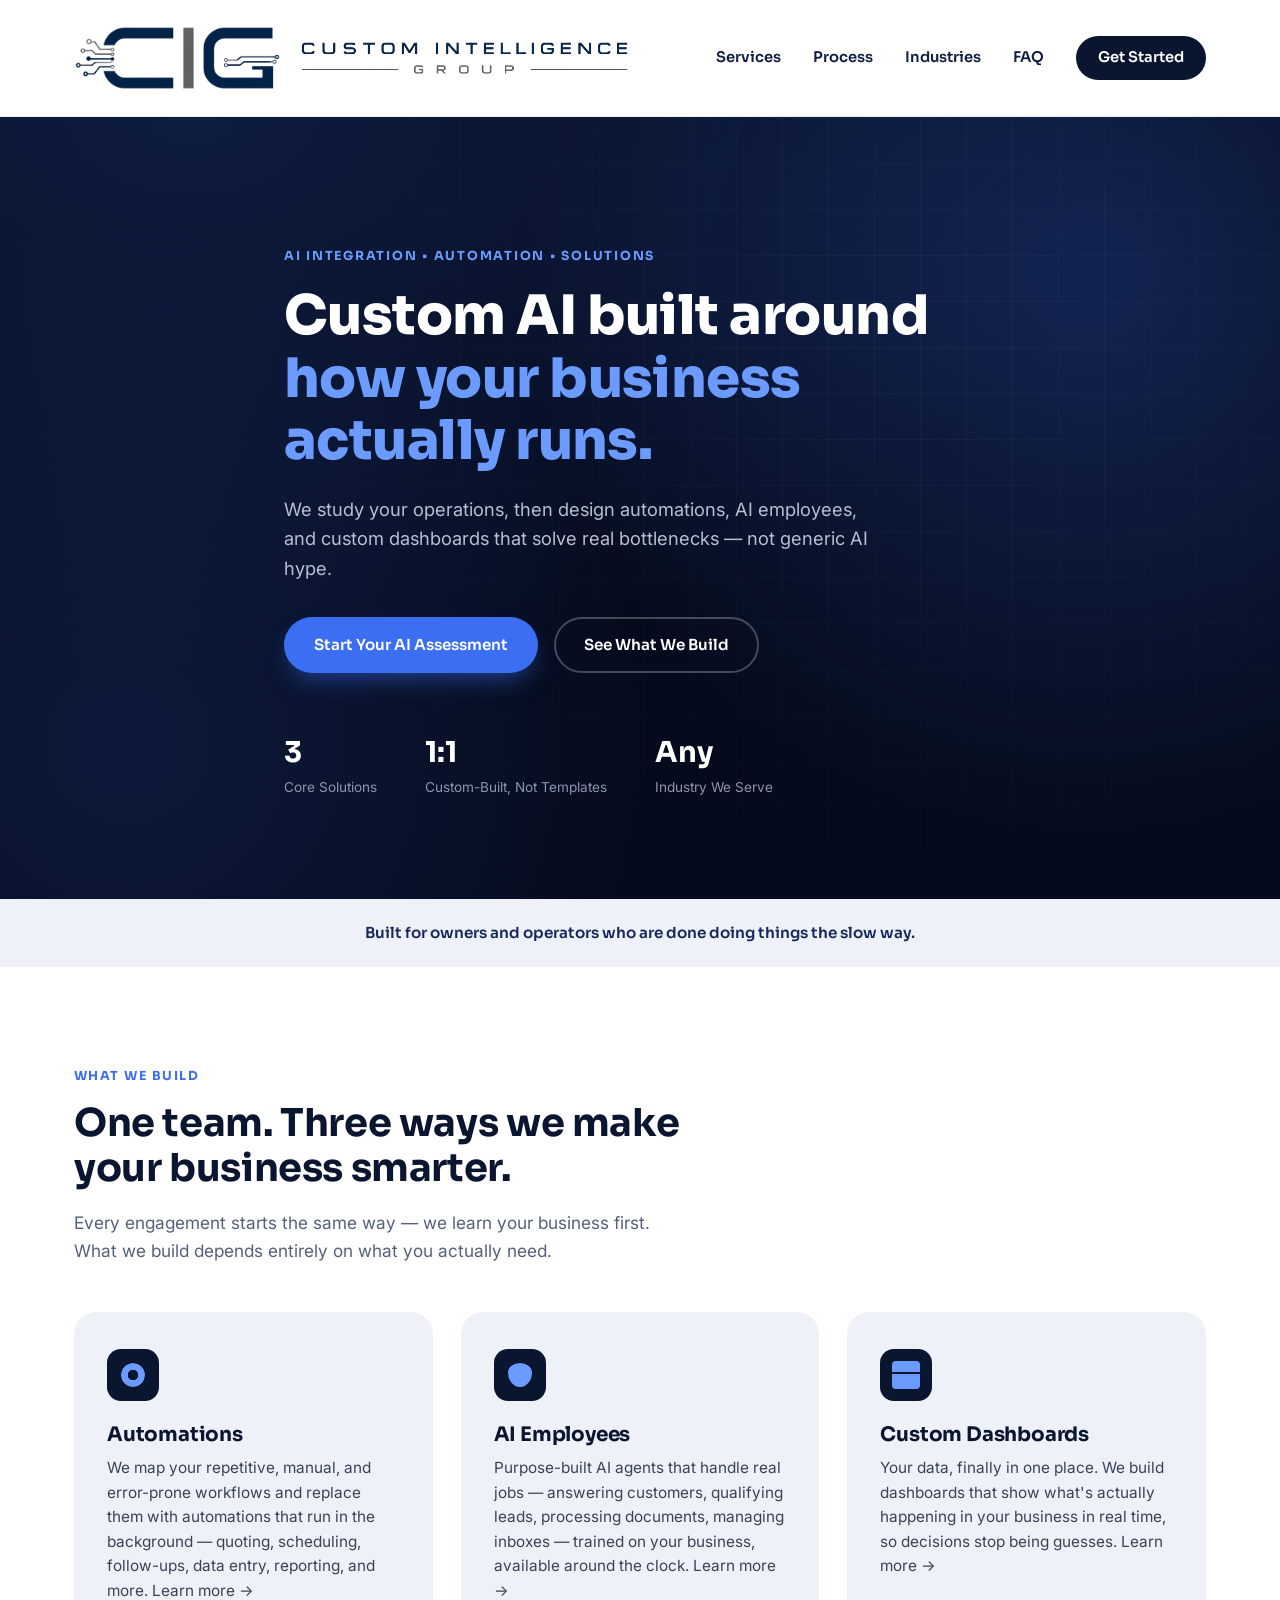
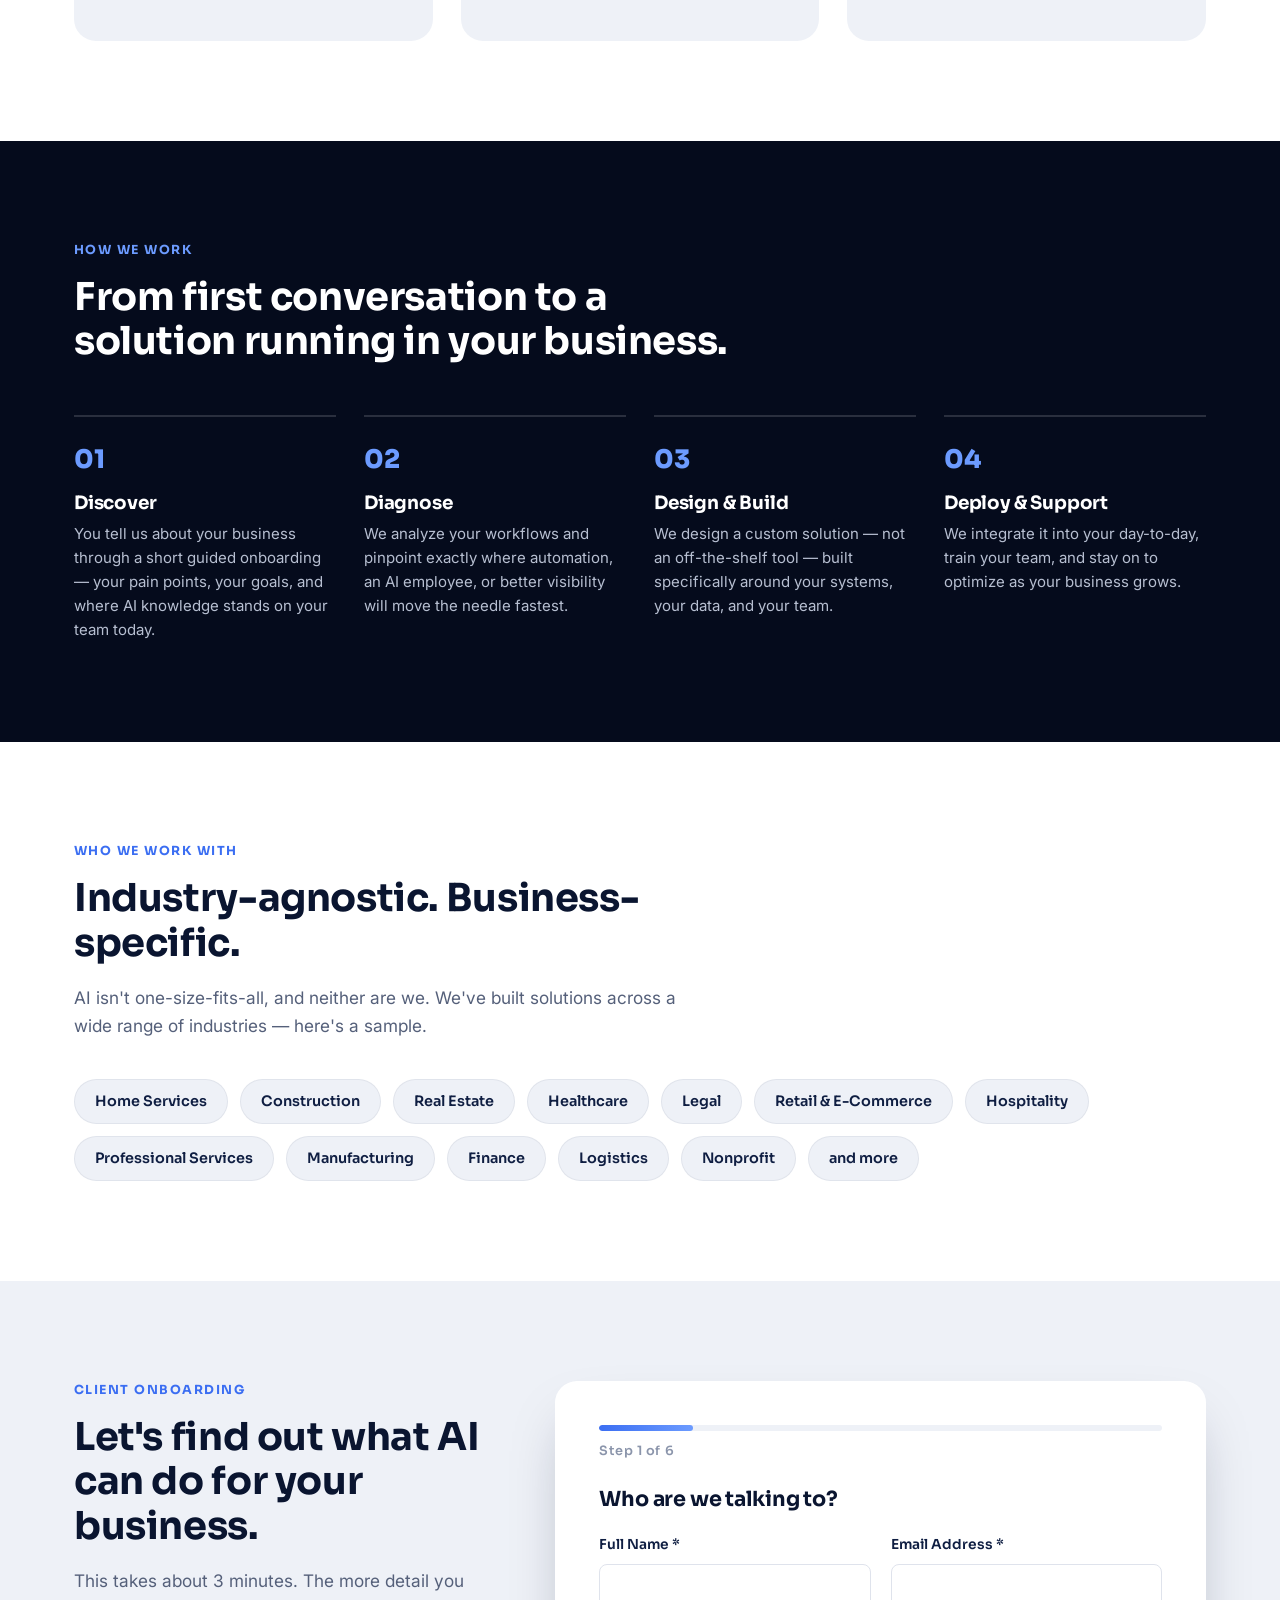
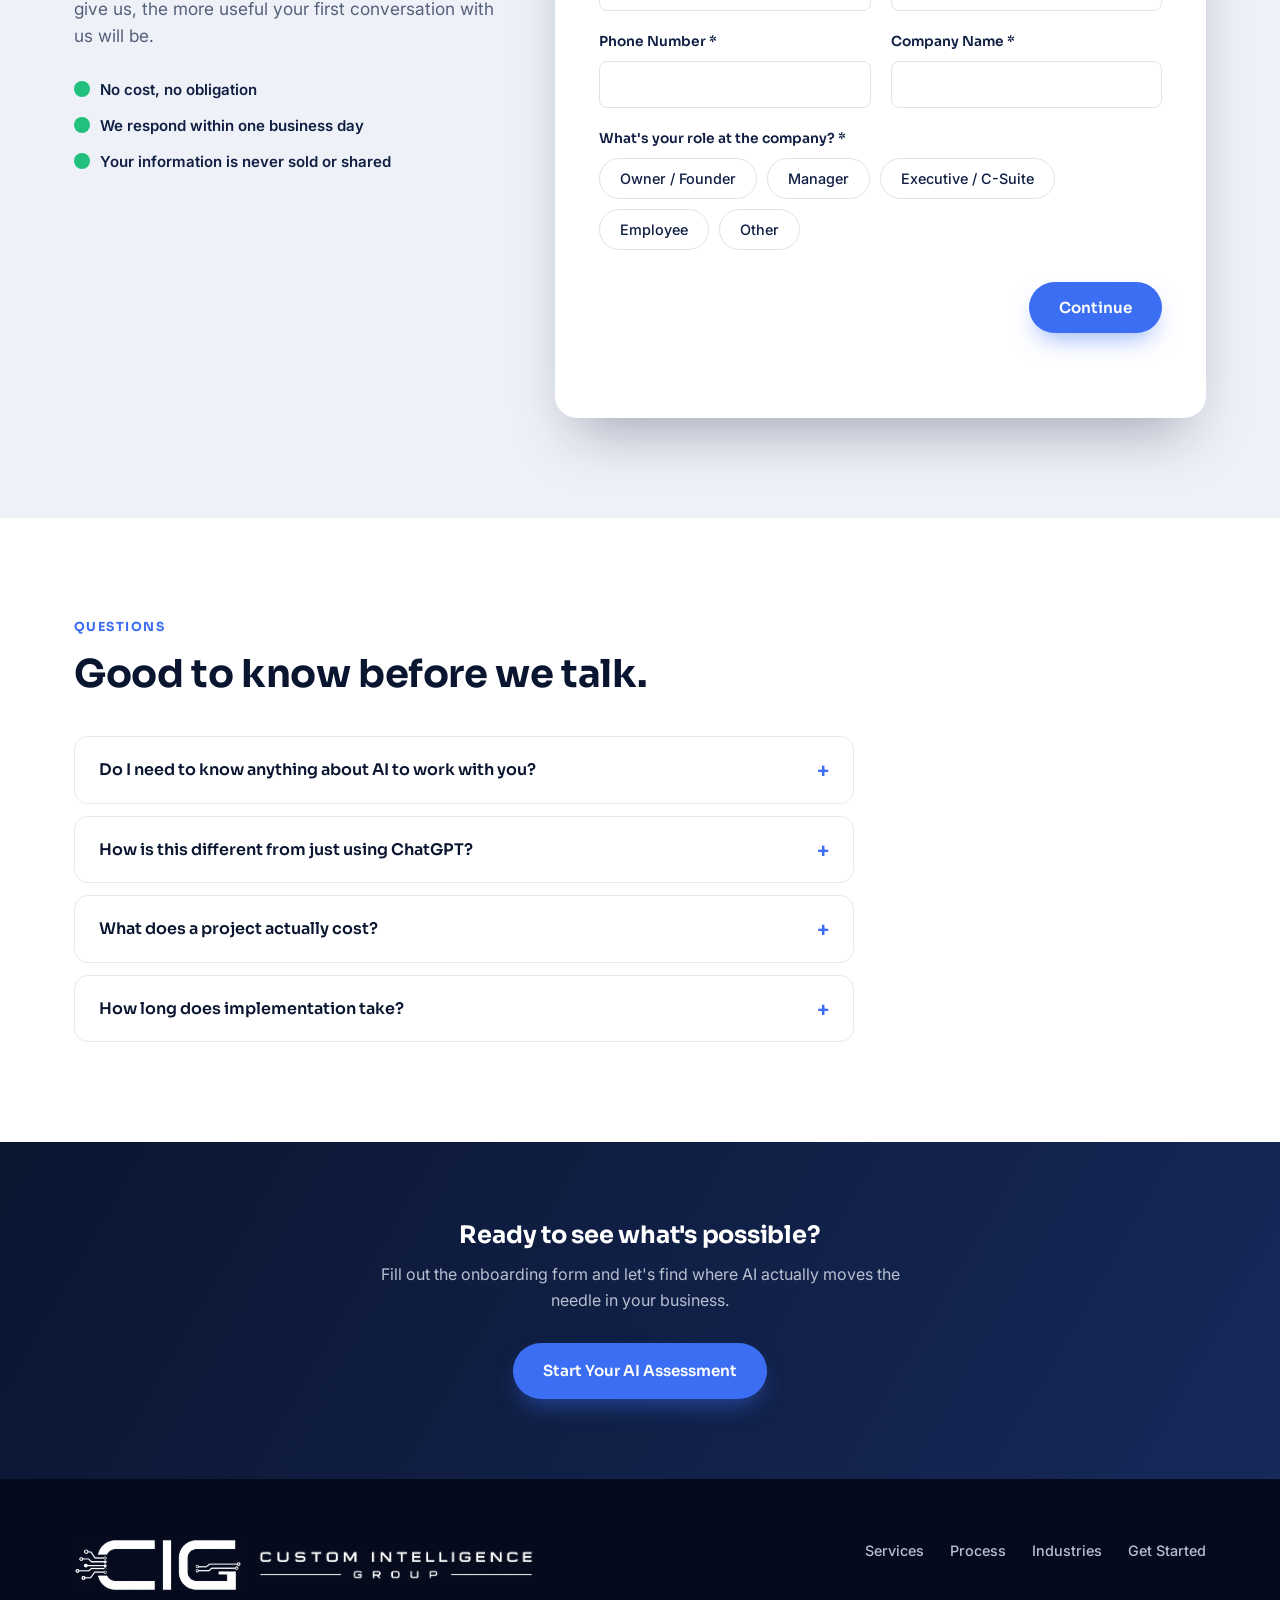
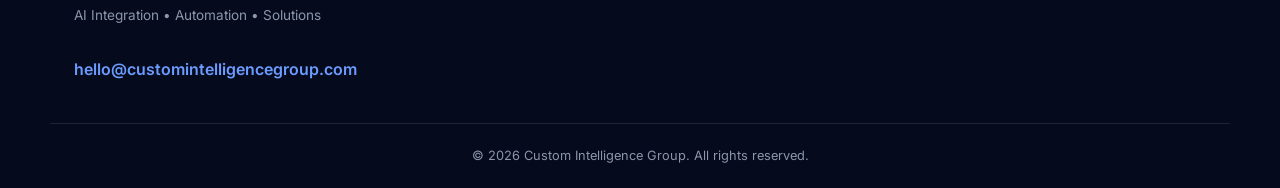
==== index.html @ 550b3bb8 "Add service and industry landing pages for SEO relevancy Adds five dedicated pages targeting long-ta" ====
<!DOCTYPE html>
<html lang="en">
<head>
<meta charset="UTF-8">
<meta name="viewport" content="width=device-width, initial-scale=1.0">
<title>Custom Intelligence Group | AI Integration, Automation &amp; Custom Solutions</title>
<meta name="description" content="Custom Intelligence Group builds custom AI products for companies across every industry — automations, AI employees, and custom dashboards tailored to your business.">
<link rel="canonical" href="https://customintelligencegroup.com/">

<!-- Open Graph -->
<meta property="og:type" content="website">
<meta property="og:site_name" content="Custom Intelligence Group">
<meta property="og:url" content="https://customintelligencegroup.com/">
<meta property="og:title" content="Custom Intelligence Group | AI Integration, Automation &amp; Custom Solutions">
<meta property="og:description" content="Custom Intelligence Group builds custom AI products for companies across every industry — automations, AI employees, and custom dashboards tailored to your business.">
<meta property="og:image" content="https://customintelligencegroup.com/images/og-image.png">
<meta property="og:image:width" content="1200">
<meta property="og:image:height" content="630">

<!-- Twitter -->
<meta name="twitter:card" content="summary_large_image">
<meta name="twitter:title" content="Custom Intelligence Group | AI Integration, Automation &amp; Custom Solutions">
<meta name="twitter:description" content="Custom Intelligence Group builds custom AI products for companies across every industry — automations, AI employees, and custom dashboards tailored to your business.">
<meta name="twitter:image" content="https://customintelligencegroup.com/images/og-image.png">

<link rel="icon" type="image/png" href="images/cig-logo.png">
<script type="application/ld+json">
{
  "@context": "https://schema.org",
  "@type": "ProfessionalService",
  "name": "Custom Intelligence Group",
  "alternateName": "CIG",
  "url": "https://customintelligencegroup.com/",
  "logo": "https://customintelligencegroup.com/images/cig-logo.png",
  "image": "https://customintelligencegroup.com/images/cig-logo.png",
  "description": "Custom Intelligence Group builds custom AI products for companies across every industry — automations, AI employees, and custom dashboards tailored to your business.",
  "email": "hello@customintelligencegroup.com",
  "areaServed": "US",
  "knowsAbout": ["Artificial Intelligence", "AI Automation", "AI Agents", "Business Process Automation", "Custom Software Development", "Data Dashboards"],
  "makesOffer": [
    {
      "@type": "Offer",
      "itemOffered": {
        "@type": "Service",
        "name": "AI Automations",
        "description": "Custom automations that replace repetitive, manual, and error-prone workflows."
      }
    },
    {
      "@type": "Offer",
      "itemOffered": {
        "@type": "Service",
        "name": "AI Employees",
        "description": "Purpose-built AI agents that handle customer support, lead qualification, document processing, and inbox management."
      }
    },
    {
      "@type": "Offer",
      "itemOffered": {
        "@type": "Service",
        "name": "Custom Dashboards",
        "description": "Custom dashboards that unify business data and surface real-time insights."
      }
    }
  ]
}
</script>
<link rel="preconnect" href="https://fonts.googleapis.com">
<link rel="preconnect" href="https://fonts.gstatic.com" crossorigin>
<link href="https://fonts.googleapis.com/css2?family=Sora:wght@400;500;600;700;800&family=Inter:wght@400;500;600;700&display=swap" rel="stylesheet">
<link rel="stylesheet" href="css/style.css">
</head>
<body>

<!-- ===== NAV ===== -->
<header class="site-header" id="siteHeader">
  <div class="container nav-inner">
    <a href="#top" class="brand">
      <img src="images/cig-logo-icon.png" alt="" class="brand-icon" aria-hidden="true">
      <img src="images/cig-logo-wordmark.png" alt="Custom Intelligence Group" class="brand-wordmark">
    </a>
    <nav class="main-nav" id="mainNav">
      <a href="#services">Services</a>
      <a href="#process">Process</a>
      <a href="#industries">Industries</a>
      <a href="#faq">FAQ</a>
      <a href="#onboarding" class="nav-cta">Get Started</a>
    </nav>
    <button class="nav-toggle" id="navToggle" aria-label="Toggle menu" aria-expanded="false">
      <span></span><span></span><span></span>
    </button>
  </div>
</header>

<main id="top">

  <!-- ===== HERO ===== -->
  <section class="hero">
    <div class="hero-bg" aria-hidden="true"></div>
    <div class="container hero-inner">
      <p class="eyebrow">AI Integration &bull; Automation &bull; Solutions</p>
      <h1>Custom AI built around <span>how your business actually runs.</span></h1>
      <p class="hero-sub">We study your operations, then design automations, AI employees, and custom dashboards that solve real bottlenecks — not generic AI hype.</p>
      <div class="hero-actions">
        <a href="#onboarding" class="btn btn-primary">Start Your AI Assessment</a>
        <a href="#services" class="btn btn-ghost">See What We Build</a>
      </div>
      <div class="hero-stats">
        <div><strong>3</strong><span>Core Solutions</span></div>
        <div><strong>1:1</strong><span>Custom-Built, Not Templates</span></div>
        <div><strong>Any</strong><span>Industry We Serve</span></div>
      </div>
    </div>
  </section>

  <!-- ===== TRUST STRIP ===== -->
  <section class="trust-strip">
    <div class="container">
      <p>Built for owners and operators who are done doing things the slow way.</p>
    </div>
  </section>

  <!-- ===== SERVICES ===== -->
  <section id="services" class="section services">
    <div class="container">
      <p class="section-eyebrow">What We Build</p>
      <h2>One team. Three ways we make your business smarter.</h2>
      <p class="section-lead">Every engagement starts the same way — we learn your business first. What we build depends entirely on what you actually need.</p>

      <div class="cards services-grid">
        <div class="card">
          <div class="card-icon" data-icon="automation"></div>
          <h3><a href="services/automations/">Automations</a></h3>
          <p>We map your repetitive, manual, and error-prone workflows and replace them with automations that run in the background — quoting, scheduling, follow-ups, data entry, reporting, and more. <a href="services/automations/">Learn more &rarr;</a></p>
        </div>
        <div class="card">
          <div class="card-icon" data-icon="employee"></div>
          <h3><a href="services/ai-employees/">AI Employees</a></h3>
          <p>Purpose-built AI agents that handle real jobs — answering customers, qualifying leads, processing documents, managing inboxes — trained on your business, available around the clock. <a href="services/ai-employees/">Learn more &rarr;</a></p>
        </div>
        <div class="card">
          <div class="card-icon" data-icon="dashboard"></div>
          <h3><a href="services/custom-dashboards/">Custom Dashboards</a></h3>
          <p>Your data, finally in one place. We build dashboards that show what's actually happening in your business in real time, so decisions stop being guesses. <a href="services/custom-dashboards/">Learn more &rarr;</a></p>
        </div>
      </div>
    </div>
  </section>

  <!-- ===== PROCESS ===== -->
  <section id="process" class="section process">
    <div class="container">
      <p class="section-eyebrow">How We Work</p>
      <h2>From first conversation to a solution running in your business.</h2>

      <div class="process-grid">
        <div class="process-step">
          <span class="step-num">01</span>
          <h3>Discover</h3>
          <p>You tell us about your business through a short guided onboarding — your pain points, your goals, and where AI knowledge stands on your team today.</p>
        </div>
        <div class="process-step">
          <span class="step-num">02</span>
          <h3>Diagnose</h3>
          <p>We analyze your workflows and pinpoint exactly where automation, an AI employee, or better visibility will move the needle fastest.</p>
        </div>
        <div class="process-step">
          <span class="step-num">03</span>
          <h3>Design &amp; Build</h3>
          <p>We design a custom solution — not an off-the-shelf tool — built specifically around your systems, your data, and your team.</p>
        </div>
        <div class="process-step">
          <span class="step-num">04</span>
          <h3>Deploy &amp; Support</h3>
          <p>We integrate it into your day-to-day, train your team, and stay on to optimize as your business grows.</p>
        </div>
      </div>
    </div>
  </section>

  <!-- ===== INDUSTRIES ===== -->
  <section id="industries" class="section industries">
    <div class="container">
      <p class="section-eyebrow">Who We Work With</p>
      <h2>Industry-agnostic. Business-specific.</h2>
      <p class="section-lead">AI isn't one-size-fits-all, and neither are we. We've built solutions across a wide range of industries — here's a sample.</p>
      <div class="industry-chips">
        <span><a href="industries/home-services/">Home Services</a></span>
        <span>Construction</span>
        <span><a href="industries/real-estate/">Real Estate</a></span>
        <span>Healthcare</span>
        <span>Legal</span>
        <span>Retail &amp; E-Commerce</span>
        <span>Hospitality</span>
        <span>Professional Services</span>
        <span>Manufacturing</span>
        <span>Finance</span>
        <span>Logistics</span>
        <span>Nonprofit</span>
        <span>and more</span>
      </div>
    </div>
  </section>

  <!-- ===== ONBOARDING FORM ===== -->
  <section id="onboarding" class="section onboarding">
    <div class="container onboarding-inner">
      <div class="onboarding-intro">
        <p class="section-eyebrow">Client Onboarding</p>
        <h2>Let's find out what AI can do for your business.</h2>
        <p class="section-lead">This takes about 3 minutes. The more detail you give us, the more useful your first conversation with us will be.</p>
        <ul class="onboarding-points">
          <li>No cost, no obligation</li>
          <li>We respond within one business day</li>
          <li>Your information is never sold or shared</li>
        </ul>
      </div>

      <div class="form-card">
        <div class="form-progress">
          <div class="form-progress-bar" id="formProgressBar"></div>
        </div>
        <div class="form-steps-label" id="formStepsLabel">Step 1 of 6</div>

        <form name="client-onboarding" id="onboardingForm" method="POST" data-netlify="true" netlify-honeypot="bot-field" action="/thank-you.html">
          <input type="hidden" name="form-name" value="client-onboarding">
          <p class="hidden-field"><label>Don't fill this out if you're human: <input name="bot-field"></label></p>

          <!-- STEP 1: Contact -->
          <div class="form-step active" data-step="1">
            <h3>Who are we talking to?</h3>
            <div class="form-row">
              <div class="form-field">
                <label for="fullName">Full Name *</label>
                <input type="text" id="fullName" name="Full Name" required autocomplete="name">
              </div>
              <div class="form-field">
                <label for="email">Email Address *</label>
                <input type="email" id="email" name="Email" required autocomplete="email">
              </div>
            </div>
            <div class="form-row">
              <div class="form-field">
                <label for="phone">Phone Number *</label>
                <input type="tel" id="phone" name="Phone" required autocomplete="tel">
              </div>
              <div class="form-field">
                <label for="companyName">Company Name *</label>
                <input type="text" id="companyName" name="Company Name" required autocomplete="organization">
              </div>
            </div>
            <div class="form-field">
              <label>What's your role at the company? *</label>
              <div class="pill-group" data-name="Role" data-required="true">
                <button type="button" class="pill" data-value="Owner / Founder">Owner / Founder</button>
                <button type="button" class="pill" data-value="Manager">Manager</button>
                <button type="button" class="pill" data-value="Executive / C-Suite">Executive / C-Suite</button>
                <button type="button" class="pill" data-value="Employee">Employee</button>
                <button type="button" class="pill" data-value="Other">Other</button>
              </div>
              <input type="hidden" name="Role" id="roleInput" required>
            </div>
          </div>

          <!-- STEP 2: Business -->
          <div class="form-step" data-step="2">
            <h3>Tell us about your business.</h3>
            <div class="form-row">
              <div class="form-field">
                <label for="industry">Industry *</label>
                <select id="industry" name="Industry" required>
                  <option value="" disabled selected>Select an industry</option>
                  <option>Home Services (HVAC, Plumbing, Electrical, etc.)</option>
                  <option>Construction / Contracting</option>
                  <option>Real Estate</option>
                  <option>Healthcare / Medical</option>
                  <option>Legal</option>
                  <option>Retail / E-Commerce</option>
                  <option>Hospitality / Food &amp; Beverage</option>
                  <option>Professional Services (Consulting, Accounting, etc.)</option>
                  <option>Manufacturing</option>
                  <option>Finance / Insurance</option>
                  <option>Logistics / Transportation</option>
                  <option>Marketing / Creative Agency</option>
                  <option>Nonprofit</option>
                  <option>Technology / SaaS</option>
                  <option>Other</option>
                </select>
              </div>
              <div class="form-field">
                <label for="companySize">Company Size *</label>
                <select id="companySize" name="Company Size" required>
                  <option value="" disabled selected>Select company size</option>
                  <option>Just me</option>
                  <option>2–10 employees</option>
                  <option>11–50 employees</option>
                  <option>51–200 employees</option>
                  <option>200+ employees</option>
                </select>
              </div>
            </div>
            <div class="form-row">
              <div class="form-field">
                <label for="website">Company Website</label>
                <input type="url" id="website" name="Website" placeholder="https://">
              </div>
              <div class="form-field">
                <label for="yearsInBusiness">Years in Business</label>
                <select id="yearsInBusiness" name="Years in Business">
                  <option value="" disabled selected>Select one</option>
                  <option>Less than 1 year</option>
                  <option>1–3 years</option>
                  <option>4–10 years</option>
                  <option>10+ years</option>
                </select>
              </div>
            </div>
            <div class="form-field">
              <label for="businessDesc">In a few sentences, what does your business do? *</label>
              <textarea id="businessDesc" name="Business Description" rows="4" required placeholder="e.g. We're a residential HVAC company serving the greater Nashville area..."></textarea>
            </div>
          </div>

          <!-- STEP 3: Pain Points -->
          <div class="form-step" data-step="3">
            <h3>Where is your business losing time or money?</h3>
            <div class="form-field">
              <label>Which of these are current pain points? (select all that apply)</label>
              <div class="checkbox-grid" id="painPointsGroup">
                <label class="checkbox-item"><input type="checkbox" name="Pain Points" value="Manual, repetitive tasks"> Manual, repetitive tasks</label>
                <label class="checkbox-item"><input type="checkbox" name="Pain Points" value="Lack of visibility into data/metrics"> Lack of visibility into data/metrics</label>
                <label class="checkbox-item"><input type="checkbox" name="Pain Points" value="Slow customer response times"> Slow customer response times</label>
                <label class="checkbox-item"><input type="checkbox" name="Pain Points" value="Missed leads / follow-up"> Missed leads / follow-up</label>
                <label class="checkbox-item"><input type="checkbox" name="Pain Points" value="Disconnected tools/systems"> Disconnected tools/systems</label>
                <label class="checkbox-item"><input type="checkbox" name="Pain Points" value="High staffing/labor costs"> High staffing/labor costs</label>
                <label class="checkbox-item"><input type="checkbox" name="Pain Points" value="Scheduling/dispatch headaches"> Scheduling/dispatch headaches</label>
                <label class="checkbox-item"><input type="checkbox" name="Pain Points" value="Slow or inconsistent reporting"> Slow or inconsistent reporting</label>
                <label class="checkbox-item"><input type="checkbox" name="Pain Points" value="Difficulty scaling operations"> Difficulty scaling operations</label>
                <label class="checkbox-item"><input type="checkbox" name="Pain Points" value="Other"> Other</label>
              </div>
            </div>
            <div class="form-field">
              <label for="biggestChallenge">What's the single greatest challenge in your business right now? *</label>
              <textarea id="biggestChallenge" name="Biggest Challenge" rows="4" required placeholder="Be as specific as possible — this helps us the most."></textarea>
            </div>
            <div class="form-field">
              <label for="successLooksLike">What would success look like six months from now?</label>
              <textarea id="successLooksLike" name="Success Definition" rows="3" placeholder="e.g. My team stops drowning in admin work, or I finally have real numbers to make decisions with."></textarea>
            </div>
          </div>

          <!-- STEP 4: AI Readiness -->
          <div class="form-step" data-step="4">
            <h3>Where are you starting from with AI?</h3>
            <div class="form-field">
              <label>How would you describe your knowledge of AI? *</label>
              <div class="pill-group" data-name="AI Knowledge Level" data-required="true">
                <button type="button" class="pill" data-value="None — I'm completely new to this">None — completely new</button>
                <button type="button" class="pill" data-value="Some — I've heard of tools like ChatGPT">Some familiarity</button>
                <button type="button" class="pill" data-value="Moderate — I use AI tools regularly">Moderate — I use it regularly</button>
                <button type="button" class="pill" data-value="Advanced — my team has technical/AI experience">Advanced / technical team</button>
              </div>
              <input type="hidden" name="AI Knowledge Level" id="aiKnowledgeInput" required>
            </div>
            <div class="form-field">
              <label for="currentTools">Are you currently using any AI or automation tools? If so, which ones?</label>
              <input type="text" id="currentTools" name="Current Tools" placeholder="e.g. ChatGPT, Zapier, none yet...">
            </div>
            <div class="form-row">
              <div class="form-field">
                <label for="timeline">Timeline to implement *</label>
                <select id="timeline" name="Timeline" required>
                  <option value="" disabled selected>Select one</option>
                  <option>ASAP — ready now</option>
                  <option>1–3 months</option>
                  <option>3–6 months</option>
                  <option>Just exploring options</option>
                </select>
              </div>
              <div class="form-field">
                <label for="budget">Estimated Budget Range</label>
                <select id="budget" name="Budget Range">
                  <option value="" disabled selected>Select one (optional)</option>
                  <option>Under $2,500</option>
                  <option>$2,500 – $10,000</option>
                  <option>$10,000 – $25,000</option>
                  <option>$25,000+</option>
                  <option>Not sure yet</option>
                </select>
              </div>
            </div>
          </div>

          <!-- STEP 5: Final details -->
          <div class="form-step" data-step="5">
            <h3>Last few details.</h3>
            <div class="form-row">
              <div class="form-field">
                <label for="referral">How did you hear about us?</label>
                <select id="referral" name="Referral Source">
                  <option value="" disabled selected>Select one</option>
                  <option>Google Search</option>
                  <option>Social Media</option>
                  <option>Referral from a colleague/friend</option>
                  <option>Existing Client</option>
                  <option>Other</option>
                </select>
              </div>
              <div class="form-field">
                <label for="bestTime">Best time to reach you</label>
                <select id="bestTime" name="Best Time to Contact">
                  <option value="" disabled selected>Select one</option>
                  <option>Morning</option>
                  <option>Afternoon</option>
                  <option>Evening</option>
                  <option>Anytime</option>
                </select>
              </div>
            </div>
            <div class="form-field">
              <label for="additionalInfo">Anything else we should know before we talk?</label>
              <textarea id="additionalInfo" name="Additional Info" rows="4" placeholder="Specific systems you use, team structure, deadlines, anything at all."></textarea>
            </div>
          </div>

          <!-- STEP 6: Review -->
          <div class="form-step" data-step="6">
            <h3>Review &amp; submit</h3>
            <p class="review-lead">Take a quick look — you can go back and edit anything before you send it.</p>
            <div class="review-grid" id="reviewGrid"></div>
          </div>

          <div class="form-nav">
            <button type="button" class="btn btn-ghost" id="prevBtn">Back</button>
            <button type="button" class="btn btn-primary" id="nextBtn">Continue</button>
            <button type="submit" class="btn btn-primary" id="submitBtn" style="display:none;">Submit My Info</button>
          </div>
          <p class="form-error" id="formError" role="alert"></p>
        </form>

        <div class="form-success" id="formSuccess">
          <div class="success-icon">&#10003;</div>
          <h3>You're in.</h3>
          <p>Thanks — we've received your information. A member of the Custom Intelligence Group team will reach out within one business day.</p>
        </div>
      </div>
    </div>
  </section>

  <!-- ===== FAQ ===== -->
  <section id="faq" class="section faq">
    <div class="container">
      <p class="section-eyebrow">Questions</p>
      <h2>Good to know before we talk.</h2>
      <div class="faq-list">
        <details>
          <summary>Do I need to know anything about AI to work with you?</summary>
          <p>No. Most of our clients start with little to no AI experience. Our onboarding form even asks where you're starting from so we can meet you there — not talk over your head.</p>
        </details>
        <details>
          <summary>How is this different from just using ChatGPT?</summary>
          <p>Off-the-shelf tools are generic. We build solutions wired directly into your business — your data, your workflows, your systems — so it actually does the job instead of requiring you to babysit it.</p>
        </details>
        <details>
          <summary>What does a project actually cost?</summary>
          <p>It depends entirely on scope — a single automation looks very different from a full custom dashboard build. After your onboarding form, we'll scope it and give you a clear, upfront number.</p>
        </details>
        <details>
          <summary>How long does implementation take?</summary>
          <p>Simple automations can be live in days. Larger builds like AI employees or full dashboards typically take a few weeks, depending on complexity and how much integration is required.</p>
        </details>
      </div>
    </div>
  </section>

  <!-- ===== CTA ===== -->
  <section class="cta-band">
    <div class="container cta-inner">
      <h2>Ready to see what's possible?</h2>
      <p>Fill out the onboarding form and let's find where AI actually moves the needle in your business.</p>
      <a href="#onboarding" class="btn btn-primary">Start Your AI Assessment</a>
    </div>
  </section>

</main>

<!-- ===== FOOTER ===== -->
<footer class="site-footer">
  <div class="container footer-inner">
    <div class="footer-brand">
      <div class="footer-brand-logo">
        <img src="images/cig-logo-icon-white.png" alt="" class="footer-icon" aria-hidden="true">
        <img src="images/cig-logo-wordmark-white.png" alt="Custom Intelligence Group" class="footer-wordmark">
      </div>
      <p>AI Integration &bull; Automation &bull; Solutions</p>
    </div>
    <div class="footer-links">
      <a href="#services">Services</a>
      <a href="#process">Process</a>
      <a href="#industries">Industries</a>
      <a href="#onboarding">Get Started</a>
    </div>
    <div class="footer-contact">
      <a href="mailto:hello@customintelligencegroup.com">hello@customintelligencegroup.com</a>
    </div>
  </div>
  <div class="container footer-bottom">
    <p>&copy; <span id="year"></span> Custom Intelligence Group. All rights reserved.</p>
  </div>
</footer>

<script src="js/main.js"></script>
</body>
</html>
---- css/style.css ----
/* ===================================================
   Custom Intelligence Group — Stylesheet
   =================================================== */

:root {
  --navy-950: #050b1c;
  --navy-900: #0a1530;
  --navy-800: #0f1e42;
  --navy-700: #16295a;
  --navy-600: #1f3a7a;
  --blue-accent: #3b6ef2;
  --blue-accent-light: #6c9bff;
  --gray-400: #8b95ab;
  --gray-300: #b7bfd1;
  --gray-100: #eef1f7;
  --white: #ffffff;
  --ink: #0a1530;
  --success: #22c07d;
  --error: #e5484d;

  --font-display: 'Sora', 'Inter', sans-serif;
  --font-body: 'Inter', sans-serif;

  --radius-sm: 8px;
  --radius-md: 14px;
  --radius-lg: 22px;
  --shadow-md: 0 10px 30px -10px rgba(10, 21, 48, 0.25);
  --shadow-lg: 0 30px 60px -20px rgba(10, 21, 48, 0.35);
  --container-w: 1180px;
}

* { box-sizing: border-box; }
html { scroll-behavior: smooth; }
body {
  margin: 0;
  font-family: var(--font-body);
  color: var(--ink);
  background: var(--white);
  -webkit-font-smoothing: antialiased;
  line-height: 1.6;
}
h1, h2, h3, h4 {
  font-family: var(--font-display);
  color: var(--navy-900);
  margin: 0 0 0.5em;
  line-height: 1.15;
  letter-spacing: -0.01em;
}
p { margin: 0 0 1em; color: #3a4257; }
a { color: inherit; text-decoration: none; }
ul { margin: 0; padding: 0; list-style: none; }
img { max-width: 100%; display: block; }

.container {
  max-width: var(--container-w);
  margin: 0 auto;
  padding: 0 24px;
}

/* ===== Buttons ===== */
.btn {
  display: inline-flex;
  align-items: center;
  justify-content: center;
  gap: 8px;
  padding: 14px 28px;
  border-radius: 999px;
  font-family: var(--font-display);
  font-weight: 600;
  font-size: 0.95rem;
  border: 2px solid transparent;
  cursor: pointer;
  transition: transform 0.15s ease, box-shadow 0.15s ease, background 0.2s ease, color 0.2s ease, border-color 0.2s ease;
  text-align: center;
}
.btn-primary {
  background: var(--blue-accent);
  color: var(--white);
  box-shadow: 0 12px 24px -8px rgba(59, 110, 242, 0.55);
}
.btn-primary:hover { transform: translateY(-2px); box-shadow: 0 18px 30px -10px rgba(59, 110, 242, 0.6); }
.btn-ghost {
  background: transparent;
  color: var(--navy-900);
  border-color: rgba(10, 21, 48, 0.15);
}
.btn-ghost:hover { border-color: var(--navy-900); transform: translateY(-2px); }

/* ===== Header ===== */
.site-header {
  position: sticky;
  top: 0;
  z-index: 100;
  background: rgba(255, 255, 255, 0.85);
  backdrop-filter: blur(10px);
  border-bottom: 1px solid rgba(10, 21, 48, 0.08);
}
.nav-inner {
  display: flex;
  align-items: center;
  justify-content: space-between;
  height: 116px;
}
.brand { display: flex; align-items: center; gap: 18px; }
.brand-icon { height: 64px; width: auto; }
.brand-wordmark { height: 36px; width: auto; }
.main-nav { display: flex; align-items: center; gap: 32px; }
.main-nav a {
  font-family: var(--font-display);
  font-weight: 600;
  font-size: 0.92rem;
  color: var(--navy-800);
  transition: color 0.15s ease;
}
.main-nav a:hover { color: var(--blue-accent); }
.main-nav a.nav-cta {
  background: var(--navy-900);
  color: var(--white);
  padding: 10px 22px;
  border-radius: 999px;
}
.main-nav a.nav-cta:hover { background: var(--blue-accent); color: var(--white); }

.nav-toggle {
  display: none;
  flex-direction: column;
  justify-content: center;
  gap: 5px;
  width: 42px;
  height: 42px;
  background: none;
  border: none;
  cursor: pointer;
}
.nav-toggle span {
  display: block;
  height: 2px;
  width: 24px;
  margin: 0 auto;
  background: var(--navy-900);
  transition: transform 0.2s ease, opacity 0.2s ease;
}

/* ===== Hero ===== */
.hero {
  position: relative;
  overflow: hidden;
  background: radial-gradient(120% 120% at 15% 0%, #0e1c40 0%, var(--navy-950) 60%);
  padding: 130px 0 100px;
  color: var(--white);
}
.hero-bg {
  position: absolute;
  inset: 0;
  background-image:
    radial-gradient(circle at 85% 20%, rgba(59, 110, 242, 0.25), transparent 45%),
    radial-gradient(circle at 10% 80%, rgba(59, 110, 242, 0.15), transparent 40%);
  pointer-events: none;
}
.hero-bg::before {
  content: "";
  position: absolute;
  inset: 0;
  background-image: linear-gradient(rgba(255,255,255,0.035) 1px, transparent 1px),
    linear-gradient(90deg, rgba(255,255,255,0.035) 1px, transparent 1px);
  background-size: 46px 46px;
  mask-image: radial-gradient(circle at 70% 30%, black, transparent 65%);
}
.hero-inner { position: relative; z-index: 1; max-width: 760px; }
.eyebrow {
  font-family: var(--font-display);
  font-weight: 700;
  letter-spacing: 0.14em;
  text-transform: uppercase;
  font-size: 0.78rem;
  color: var(--blue-accent-light);
  margin-bottom: 18px;
}
.hero h1 {
  color: var(--white);
  font-size: clamp(2.2rem, 5vw, 3.4rem);
  font-weight: 800;
  margin-bottom: 22px;
}
.hero h1 span { color: var(--blue-accent-light); }
.hero-sub {
  color: var(--gray-300);
  font-size: 1.15rem;
  max-width: 600px;
  margin-bottom: 34px;
}
.hero-actions { display: flex; gap: 16px; flex-wrap: wrap; margin-bottom: 56px; }
.hero .btn-ghost { color: var(--white); border-color: rgba(255,255,255,0.25); }
.hero .btn-ghost:hover { border-color: var(--white); }
.hero-stats { display: flex; gap: 48px; flex-wrap: wrap; }
.hero-stats div { display: flex; flex-direction: column; }
.hero-stats strong { font-family: var(--font-display); font-size: 1.8rem; color: var(--white); font-weight: 700; }
.hero-stats span { color: var(--gray-400); font-size: 0.85rem; margin-top: 2px; }

/* ===== Trust strip ===== */
.trust-strip {
  background: var(--gray-100);
  padding: 22px 0;
  text-align: center;
}
.trust-strip p {
  margin: 0;
  font-family: var(--font-display);
  font-weight: 600;
  color: var(--navy-700);
  font-size: 0.95rem;
}

/* ===== Sections generic ===== */
.section { padding: 100px 0; }
.section-alt { background: var(--gray-100); }
.section-eyebrow {
  font-family: var(--font-display);
  font-weight: 700;
  letter-spacing: 0.12em;
  text-transform: uppercase;
  font-size: 0.78rem;
  color: var(--blue-accent);
  margin-bottom: 14px;
}
.section h2 { font-size: clamp(1.7rem, 3.4vw, 2.4rem); max-width: 700px; }
.section-lead { max-width: 620px; font-size: 1.08rem; color: #55607a; }

/* ===== Services ===== */
.services { background: var(--white); }
.cards.services-grid {
  display: grid;
  grid-template-columns: repeat(3, 1fr);
  gap: 28px;
  margin-top: 48px;
}
.card {
  background: var(--gray-100);
  border-radius: var(--radius-lg);
  padding: 36px 32px;
  transition: transform 0.2s ease, box-shadow 0.2s ease, background 0.2s ease;
  border: 1px solid transparent;
}
.card:hover {
  background: var(--white);
  box-shadow: var(--shadow-md);
  border-color: rgba(10,21,48,0.06);
  transform: translateY(-4px);
}
.card h3 { font-size: 1.25rem; margin-bottom: 10px; }
.card p { font-size: 0.96rem; margin-bottom: 0; }
.card-icon {
  width: 52px;
  height: 52px;
  border-radius: 14px;
  margin-bottom: 22px;
  background: var(--navy-900);
  position: relative;
}
.card-icon::before {
  content: "";
  position: absolute;
  inset: 14px;
  background: var(--blue-accent-light);
}
.card-icon[data-icon="automation"]::before {
  -webkit-mask: radial-gradient(circle, transparent 30%, black 31%) center/contain no-repeat;
  mask: radial-gradient(circle, transparent 30%, black 31%) center/contain no-repeat;
  border-radius: 50%;
}
.card-icon[data-icon="employee"]::before {
  border-radius: 50% 50% 50% 50% / 40% 40% 60% 60%;
}
.card-icon[data-icon="dashboard"]::before {
  border-radius: 4px;
  inset: 12px;
  background: linear-gradient(180deg, var(--blue-accent-light) 0 40%, transparent 40% 45%, var(--blue-accent-light) 45% 100%);
}

/* ===== Process ===== */
.process { background: var(--navy-950); color: var(--white); }
.process h2, .process .section-eyebrow { color: var(--white); }
.process .section-eyebrow { color: var(--blue-accent-light); }
.process-grid {
  display: grid;
  grid-template-columns: repeat(4, 1fr);
  gap: 28px;
  margin-top: 52px;
}
.process-step { border-top: 2px solid rgba(255,255,255,0.15); padding-top: 22px; }
.step-num {
  font-family: var(--font-display);
  font-weight: 800;
  font-size: 1.6rem;
  color: var(--blue-accent-light);
  display: block;
  margin-bottom: 12px;
}
.process-step h3 { color: var(--white); font-size: 1.15rem; }
.process-step p { color: var(--gray-300); font-size: 0.94rem; margin-bottom: 0; }

/* ===== Industries ===== */
.industries { background: var(--white); text-align: left; }
.industry-chips { display: flex; flex-wrap: wrap; gap: 12px; margin-top: 40px; }
.industry-chips span {
  font-family: var(--font-display);
  font-weight: 600;
  font-size: 0.9rem;
  padding: 10px 20px;
  border-radius: 999px;
  background: var(--gray-100);
  color: var(--navy-800);
  border: 1px solid rgba(10,21,48,0.06);
}

/* ===== Onboarding form ===== */
.onboarding { background: var(--gray-100); }
.onboarding-inner {
  display: grid;
  grid-template-columns: 0.85fr 1.3fr;
  gap: 56px;
  align-items: start;
}
.onboarding-points { margin-top: 28px; display: flex; flex-direction: column; gap: 12px; }
.onboarding-points li {
  font-size: 0.94rem;
  font-weight: 600;
  color: var(--navy-800);
  padding-left: 26px;
  position: relative;
}
.onboarding-points li::before {
  content: "";
  position: absolute;
  left: 0; top: 3px;
  width: 16px; height: 16px;
  border-radius: 50%;
  background: var(--success);
}

.form-card {
  background: var(--white);
  border-radius: var(--radius-lg);
  padding: 44px;
  box-shadow: var(--shadow-lg);
  position: sticky;
  top: 100px;
}
.form-progress {
  height: 6px;
  border-radius: 999px;
  background: var(--gray-100);
  overflow: hidden;
  margin-bottom: 10px;
}
.form-progress-bar {
  height: 100%;
  width: 16.66%;
  background: linear-gradient(90deg, var(--blue-accent), var(--blue-accent-light));
  border-radius: 999px;
  transition: width 0.3s ease;
}
.form-steps-label {
  font-size: 0.8rem;
  font-weight: 600;
  color: var(--gray-400);
  margin-bottom: 26px;
  font-family: var(--font-display);
  letter-spacing: 0.04em;
}

.form-step { display: none; animation: fadeIn 0.25s ease; }
.form-step.active { display: block; }
@keyframes fadeIn { from { opacity: 0; transform: translateY(6px); } to { opacity: 1; transform: translateY(0); } }
.form-step h3 { font-size: 1.3rem; margin-bottom: 22px; }

.form-row { display: grid; grid-template-columns: 1fr 1fr; gap: 20px; }
.form-field { margin-bottom: 20px; }
.form-field label {
  display: block;
  font-size: 0.86rem;
  font-weight: 600;
  color: var(--navy-800);
  margin-bottom: 8px;
  font-family: var(--font-display);
}
.form-field input[type="text"],
.form-field input[type="email"],
.form-field input[type="tel"],
.form-field input[type="url"],
.form-field select,
.form-field textarea {
  width: 100%;
  padding: 13px 16px;
  border-radius: var(--radius-sm);
  border: 1.5px solid #dfe3ec;
  font-family: var(--font-body);
  font-size: 0.96rem;
  color: var(--ink);
  background: var(--white);
  transition: border-color 0.15s ease, box-shadow 0.15s ease;
}
.form-field textarea { resize: vertical; min-height: 90px; }
.form-field input:focus,
.form-field select:focus,
.form-field textarea:focus {
  outline: none;
  border-color: var(--blue-accent);
  box-shadow: 0 0 0 4px rgba(59,110,242,0.12);
}
.form-field input:invalid.touched,
.form-field select:invalid.touched,
.form-field textarea:invalid.touched {
  border-color: var(--error);
}
select { appearance: none; background-image: url("data:image/svg+xml,%3Csvg xmlns='http://www.w3.org/2000/svg' viewBox='0 0 24 24' fill='none' stroke='%238b95ab' stroke-width='2'%3E%3Cpath d='M6 9l6 6 6-6'/%3E%3C/svg%3E"); background-repeat: no-repeat; background-position: right 14px center; background-size: 18px; padding-right: 40px; }

.hidden-field { position: absolute; left: -9999px; }

.pill-group { display: flex; flex-wrap: wrap; gap: 10px; }
.pill {
  padding: 11px 20px;
  border-radius: 999px;
  border: 1.5px solid #dfe3ec;
  background: var(--white);
  font-family: var(--font-body);
  font-size: 0.9rem;
  font-weight: 500;
  color: var(--navy-800);
  cursor: pointer;
  transition: all 0.15s ease;
}
.pill:hover { border-color: var(--blue-accent); }
.pill.selected {
  background: var(--navy-900);
  border-color: var(--navy-900);
  color: var(--white);
}

.checkbox-grid {
  display: grid;
  grid-template-columns: 1fr 1fr;
  gap: 12px;
}
.checkbox-item {
  display: flex;
  align-items: center;
  gap: 10px;
  font-size: 0.9rem;
  color: var(--navy-800);
  padding: 10px 14px;
  border-radius: var(--radius-sm);
  border: 1.5px solid #dfe3ec;
  cursor: pointer;
  transition: border-color 0.15s ease, background 0.15s ease;
}
.checkbox-item:has(input:checked) { border-color: var(--blue-accent); background: rgba(59,110,242,0.06); }
.checkbox-item input { width: 16px; height: 16px; accent-color: var(--blue-accent); flex-shrink: 0; }

.review-lead { font-size: 0.92rem; margin-bottom: 20px; }
.review-grid { display: flex; flex-direction: column; gap: 14px; }
.review-item {
  display: flex;
  justify-content: space-between;
  gap: 20px;
  padding: 14px 16px;
  background: var(--gray-100);
  border-radius: var(--radius-sm);
  font-size: 0.88rem;
}
.review-item dt { font-weight: 600; color: var(--navy-800); font-family: var(--font-display); white-space: nowrap; }
.review-item dd { margin: 0; color: #4a5470; text-align: right; }

.form-nav { display: flex; justify-content: space-between; align-items: center; margin-top: 32px; gap: 16px; }
.form-nav #prevBtn { visibility: hidden; }
.form-nav #prevBtn.show { visibility: visible; }
.form-error { color: var(--error); font-size: 0.85rem; margin-top: 14px; text-align: center; min-height: 1em; }

.form-success { display: none; text-align: center; padding: 30px 10px; }
.form-success.show { display: block; }
.form-success .success-icon {
  width: 64px; height: 64px;
  border-radius: 50%;
  background: var(--success);
  color: var(--white);
  font-size: 1.6rem;
  display: flex; align-items: center; justify-content: center;
  margin: 0 auto 20px;
}

/* ===== FAQ ===== */
.faq { background: var(--white); }
.faq-list { margin-top: 40px; max-width: 780px; display: flex; flex-direction: column; gap: 12px; }
.faq-list details {
  border: 1.5px solid #e6e9f2;
  border-radius: var(--radius-md);
  padding: 20px 24px;
}
.faq-list summary {
  font-family: var(--font-display);
  font-weight: 600;
  cursor: pointer;
  color: var(--navy-900);
  list-style: none;
  position: relative;
  padding-right: 30px;
}
.faq-list summary::-webkit-details-marker { display: none; }
.faq-list summary::after {
  content: "+";
  position: absolute;
  right: 0; top: -2px;
  font-size: 1.3rem;
  color: var(--blue-accent);
  transition: transform 0.2s ease;
}
.faq-list details[open] summary::after { transform: rotate(45deg); }
.faq-list details p { margin-top: 14px; margin-bottom: 0; font-size: 0.95rem; }

/* ===== CTA band ===== */
.cta-band {
  background: linear-gradient(120deg, var(--navy-900), var(--navy-700));
  padding: 80px 0;
}
.cta-inner { text-align: center; max-width: 620px; margin: 0 auto; }
.cta-inner h2 { color: var(--white); }
.cta-inner p { color: var(--gray-300); margin-bottom: 30px; }

/* ===== Footer ===== */
.site-footer { background: var(--navy-950); color: var(--gray-300); padding: 60px 0 0; }
.footer-inner {
  display: flex;
  justify-content: space-between;
  align-items: flex-start;
  flex-wrap: wrap;
  gap: 30px;
  padding-bottom: 40px;
  border-bottom: 1px solid rgba(255,255,255,0.1);
}
.footer-brand-logo { display: flex; align-items: center; gap: 16px; margin-bottom: 14px; }
.footer-icon { height: 52px; width: auto; }
.footer-wordmark { height: 30px; width: auto; }
.footer-brand p { color: var(--gray-400); font-size: 0.85rem; margin: 0; }
.footer-links { display: flex; gap: 26px; flex-wrap: wrap; }
.footer-links a { font-size: 0.9rem; font-weight: 500; color: var(--gray-300); }
.footer-links a:hover { color: var(--white); }
.footer-contact a { font-weight: 600; color: var(--blue-accent-light); }
.footer-bottom { padding: 22px 0; }
.footer-bottom p { margin: 0; font-size: 0.8rem; color: var(--gray-400); text-align: center; }

/* ===== Thank you page ===== */
.thankyou-page {
  min-height: 100vh;
  display: flex;
  align-items: center;
  justify-content: center;
  background: radial-gradient(120% 120% at 15% 0%, #0e1c40 0%, var(--navy-950) 60%);
  padding: 40px 20px;
}
.thankyou-card {
  background: var(--white);
  border-radius: var(--radius-lg);
  padding: 56px 44px;
  max-width: 480px;
  text-align: center;
  box-shadow: var(--shadow-lg);
}
.thankyou-brand-logo { display: flex; align-items: center; justify-content: center; gap: 16px; margin: 0 auto 28px; }
.thankyou-icon { height: 64px; width: auto; }
.thankyou-wordmark { height: 36px; width: auto; }
.thankyou-card .success-icon {
  width: 64px; height: 64px;
  border-radius: 50%;
  background: var(--success);
  color: var(--white);
  font-size: 1.6rem;
  display: flex; align-items: center; justify-content: center;
  margin: 0 auto 20px;
}
.thankyou-card .btn { margin-top: 20px; }

/* ===== Responsive ===== */
@media (max-width: 980px) {
  .onboarding-inner { grid-template-columns: 1fr; }
  .form-card { position: static; }
  .process-grid { grid-template-columns: repeat(2, 1fr); }
  .cards.services-grid { grid-template-columns: 1fr; }
}

@media (max-width: 760px) {
  .site-header .container { padding: 0 16px; }
  .nav-inner { height: 76px; }
  .brand { gap: 8px; }
  .brand-icon { height: 32px; }
  .brand-wordmark { height: 18px; }
  .nav-toggle { width: 34px; height: 34px; }

  .main-nav {
    position: fixed;
    top: 76px; left: 0; right: 0;
    background: var(--white);
    flex-direction: column;
    align-items: stretch;
    gap: 0;
    padding: 10px 24px 24px;
    transform: translateY(-130%);
    opacity: 0;
    transition: transform 0.25s ease, opacity 0.25s ease;
    border-bottom: 1px solid rgba(10,21,48,0.08);
  }
  .main-nav.open { transform: translateY(0); opacity: 1; }
  .main-nav a { padding: 14px 0; border-bottom: 1px solid rgba(10,21,48,0.06); }
  .main-nav a.nav-cta { text-align: center; margin-top: 12px; border-bottom: none; }
  .nav-toggle { display: flex; }
  .nav-toggle.open span:nth-child(1) { transform: translateY(7px) rotate(45deg); }
  .nav-toggle.open span:nth-child(2) { opacity: 0; }
  .nav-toggle.open span:nth-child(3) { transform: translateY(-7px) rotate(-45deg); }

  .hero { padding: 110px 0 70px; }
  .hero-actions { flex-direction: column; }
  .hero-actions .btn { width: 100%; }
  .hero-stats { gap: 28px; }

  .section { padding: 70px 0; }
  .process-grid { grid-template-columns: 1fr; }
  .form-row { grid-template-columns: 1fr; }
  .checkbox-grid { grid-template-columns: 1fr; }
  .form-card { padding: 28px 22px; }
  .form-nav { flex-wrap: wrap; }
  .form-nav .btn { flex: 1; }
  .review-item { flex-direction: column; }
  .review-item dd { text-align: left; }

  .footer-brand-logo { gap: 8px; flex-wrap: wrap; }
  .footer-icon { height: 32px; }
  .footer-wordmark { height: 18px; }
}
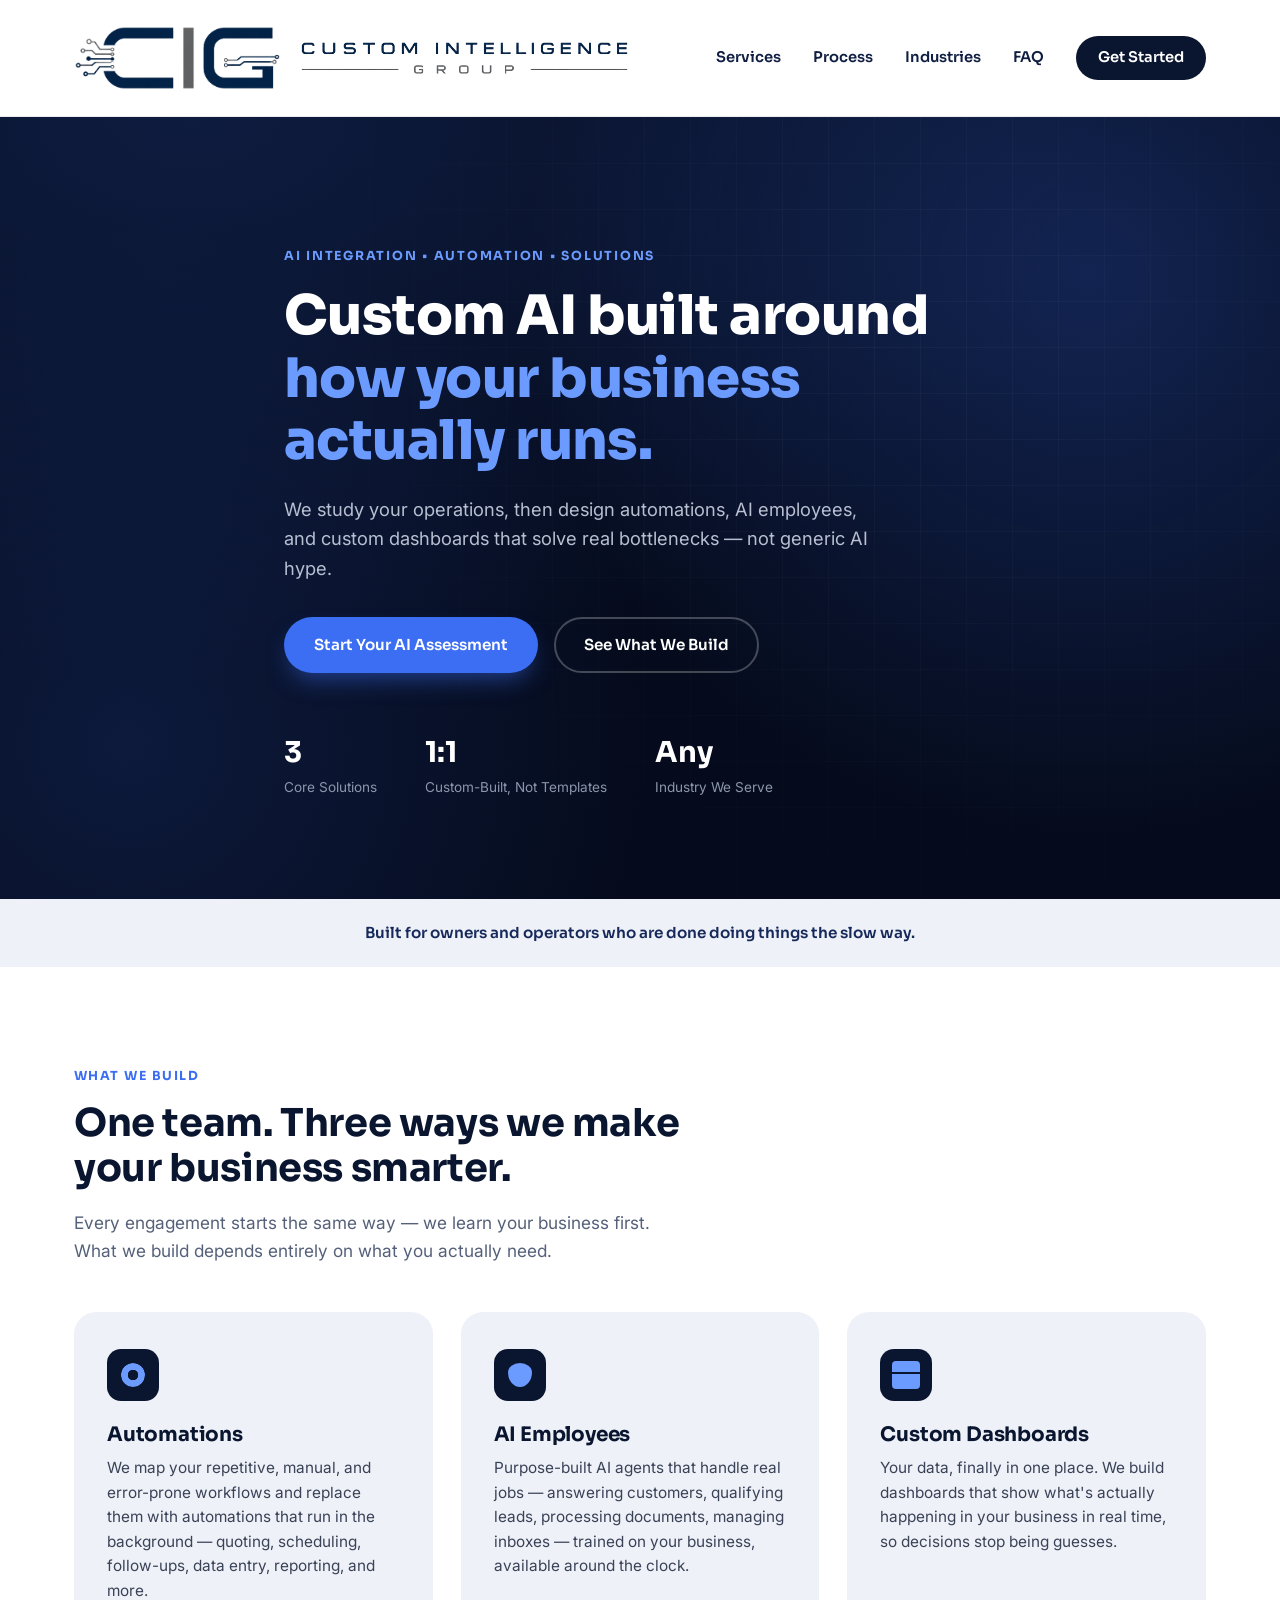
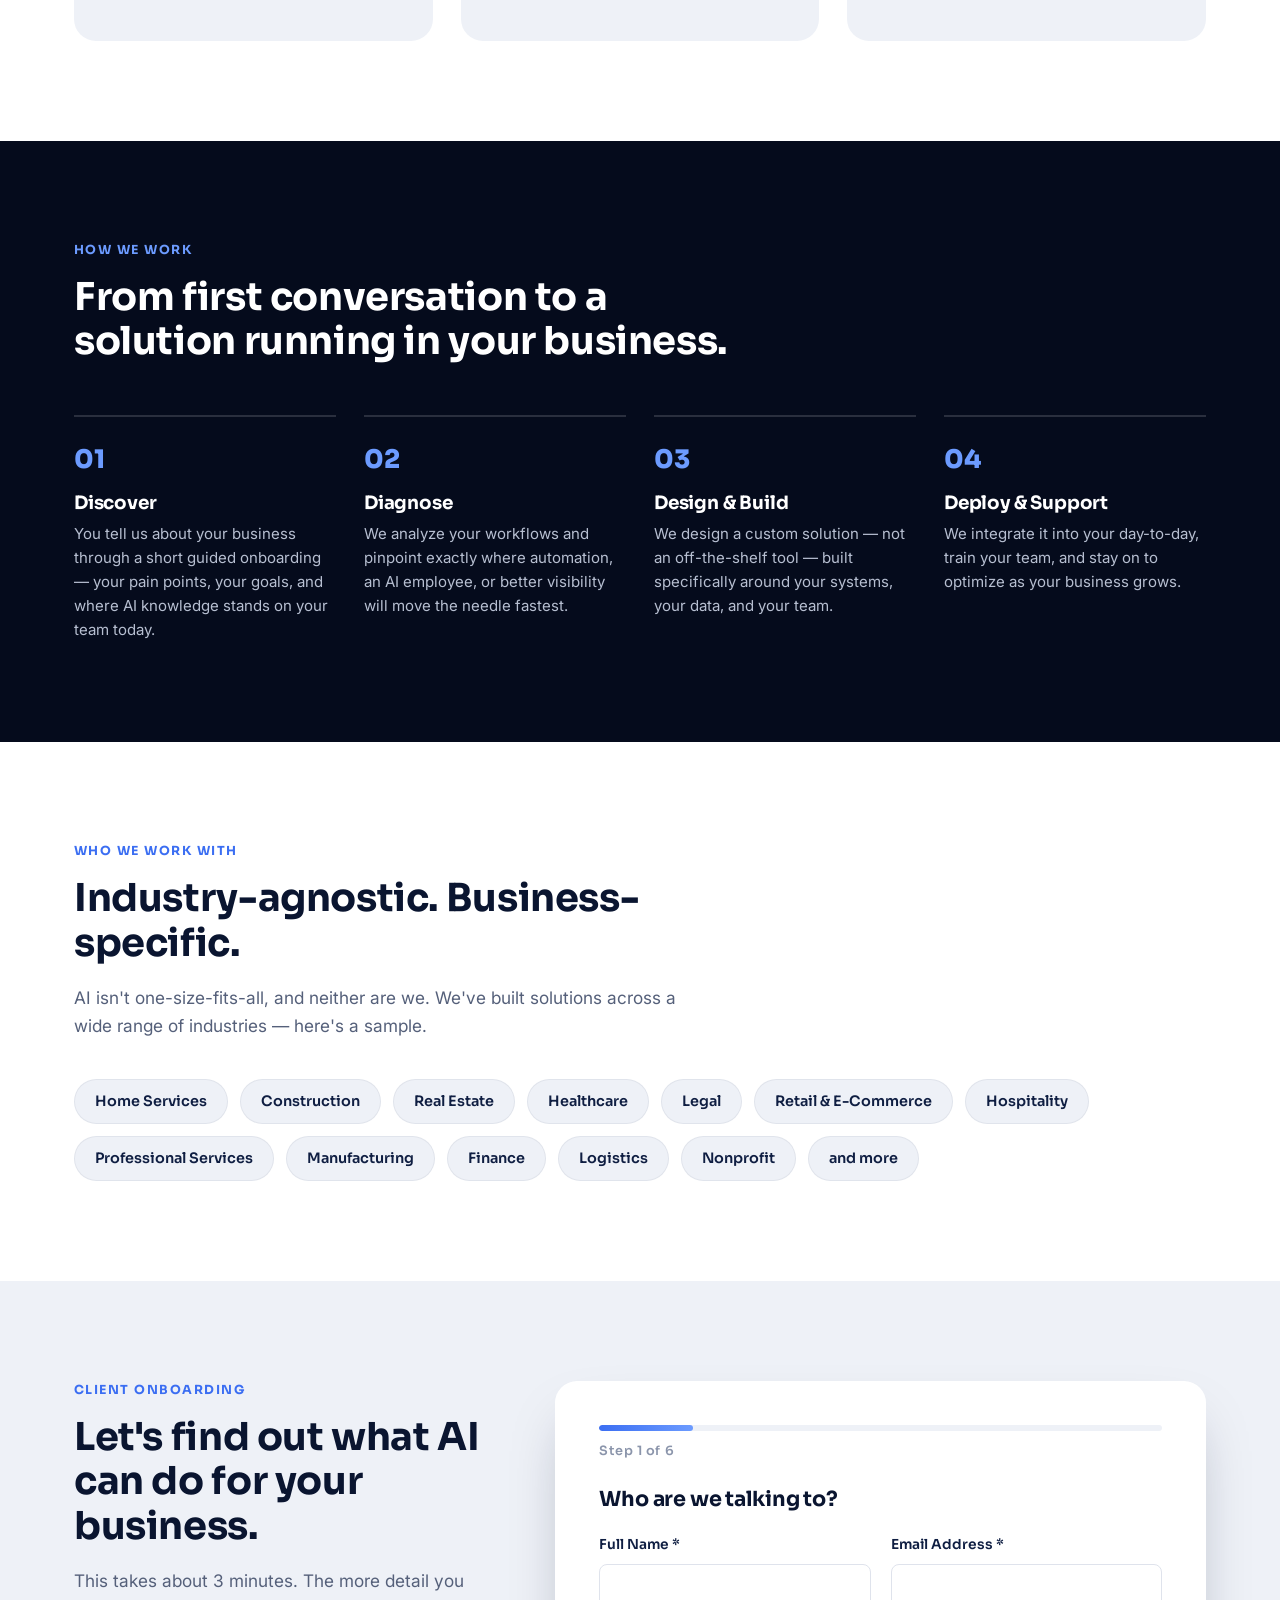
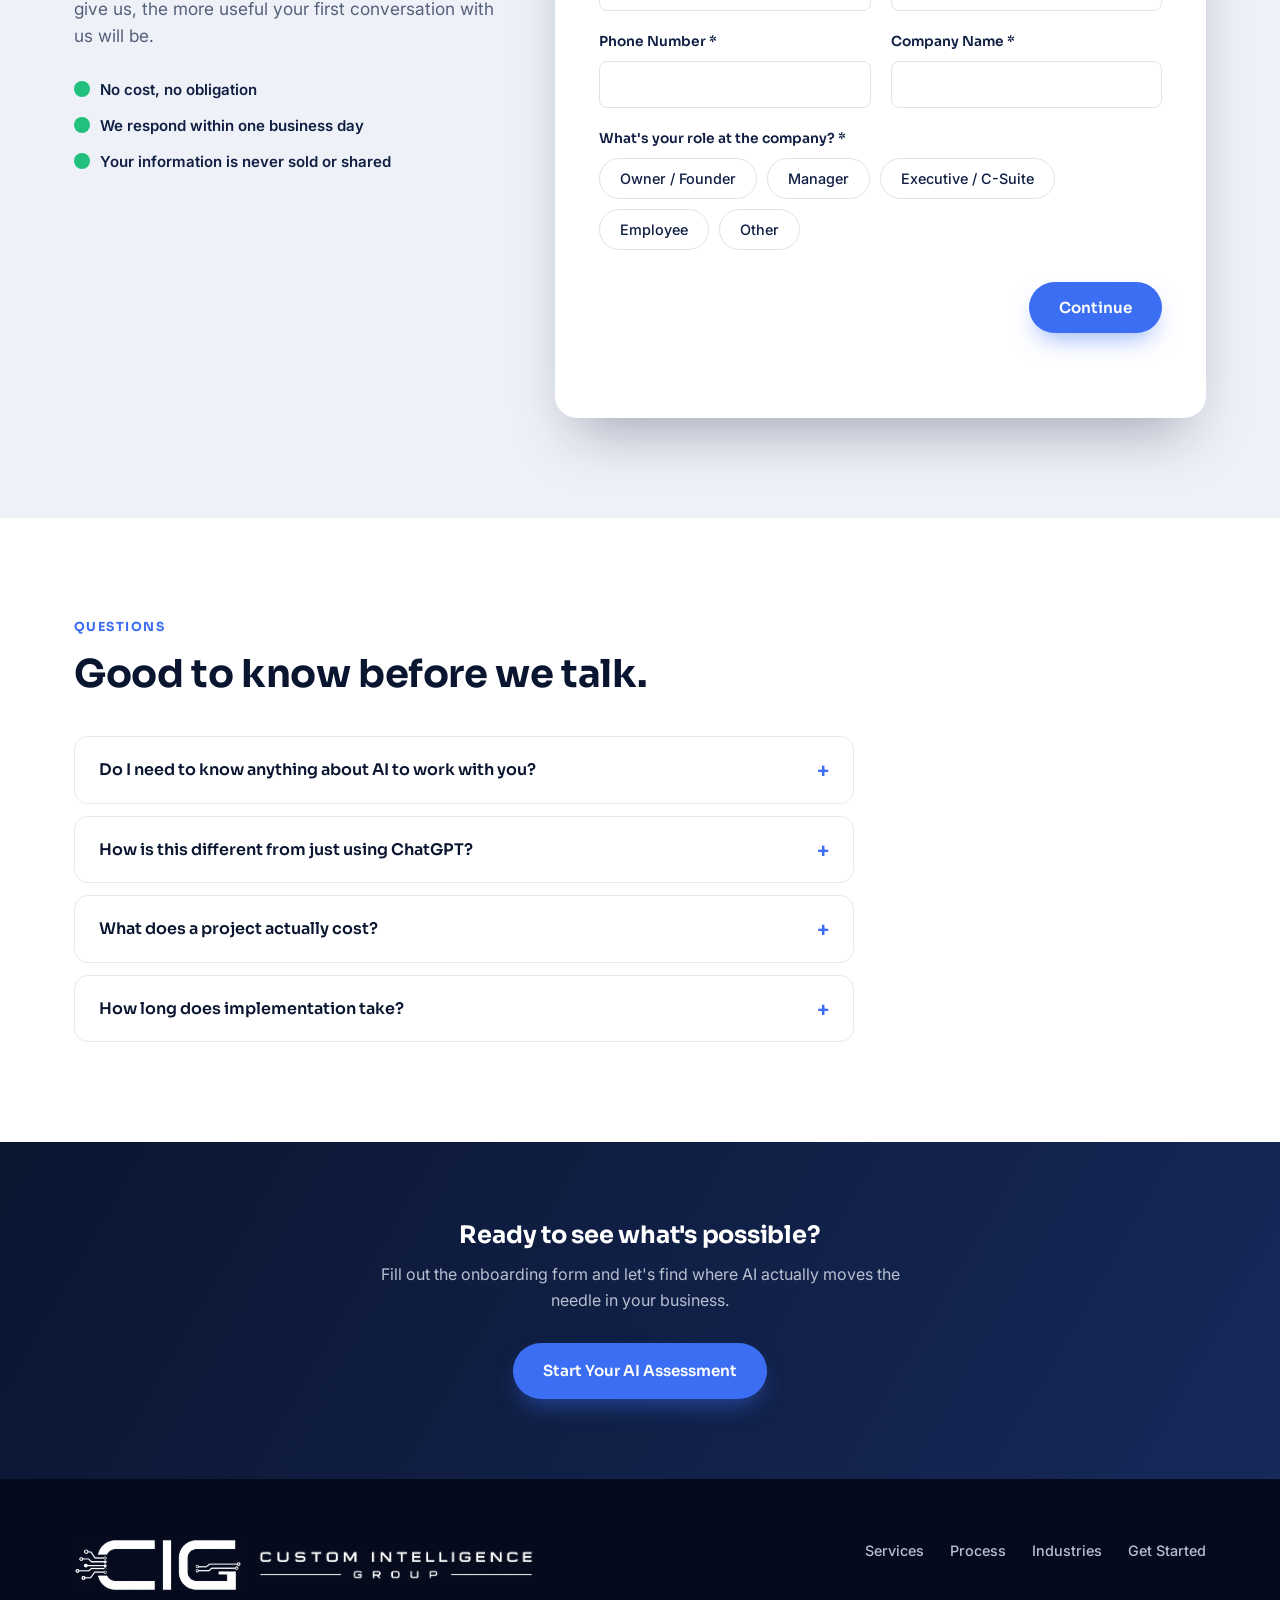
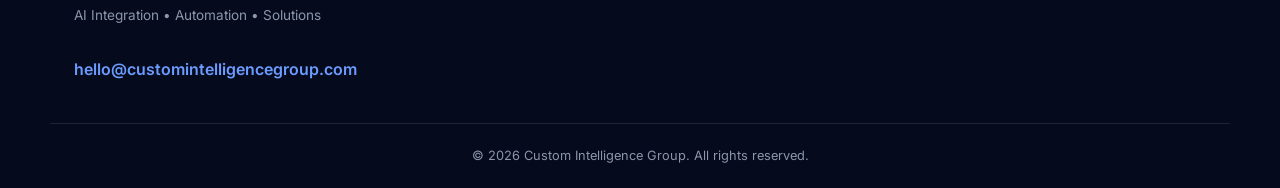
==== commit 5eac874a: "Add SEO/AI-search foundation: robots.txt, sitemap.xml, llms.txt, structured data Prepares the site f" ====
--- a/index.html
+++ b/index.html
@@ -5,70 +5,77 @@
 <meta name="viewport" content="width=device-width, initial-scale=1.0">
 <title>Custom Intelligence Group | AI Integration, Automation &amp; Custom Solutions</title>
 <meta name="description" content="Custom Intelligence Group builds custom AI products for companies across every industry — automations, AI employees, and custom dashboards tailored to your business.">
+<meta name="robots" content="index, follow">
 <link rel="canonical" href="https://customintelligencegroup.com/">
 
-<!-- Open Graph -->
+<!-- Google Search Console verification: paste the meta tag Google gives you here, e.g.
+<meta name="google-site-verification" content="PASTE_CODE_HERE"> -->
+
+<!-- Open Graph / social sharing -->
 <meta property="og:type" content="website">
 <meta property="og:site_name" content="Custom Intelligence Group">
-<meta property="og:url" content="https://customintelligencegroup.com/">
 <meta property="og:title" content="Custom Intelligence Group | AI Integration, Automation &amp; Custom Solutions">
 <meta property="og:description" content="Custom Intelligence Group builds custom AI products for companies across every industry — automations, AI employees, and custom dashboards tailored to your business.">
-<meta property="og:image" content="https://customintelligencegroup.com/images/og-image.png">
-<meta property="og:image:width" content="1200">
-<meta property="og:image:height" content="630">
-
-<!-- Twitter -->
+<meta property="og:url" content="https://customintelligencegroup.com/">
+<meta property="og:image" content="https://customintelligencegroup.com/images/cig-logo.png">
+
 <meta name="twitter:card" content="summary_large_image">
 <meta name="twitter:title" content="Custom Intelligence Group | AI Integration, Automation &amp; Custom Solutions">
 <meta name="twitter:description" content="Custom Intelligence Group builds custom AI products for companies across every industry — automations, AI employees, and custom dashboards tailored to your business.">
-<meta name="twitter:image" content="https://customintelligencegroup.com/images/og-image.png">
+<meta name="twitter:image" content="https://customintelligencegroup.com/images/cig-logo.png">
 
 <link rel="icon" type="image/png" href="images/cig-logo.png">
+<link rel="preconnect" href="https://fonts.googleapis.com">
+<link rel="preconnect" href="https://fonts.gstatic.com" crossorigin>
+<link href="https://fonts.googleapis.com/css2?family=Sora:wght@400;500;600;700;800&family=Inter:wght@400;500;600;700&display=swap" rel="stylesheet">
+<link rel="stylesheet" href="css/style.css">
+
 <script type="application/ld+json">
 {
   "@context": "https://schema.org",
-  "@type": "ProfessionalService",
+  "@type": "Organization",
   "name": "Custom Intelligence Group",
-  "alternateName": "CIG",
   "url": "https://customintelligencegroup.com/",
   "logo": "https://customintelligencegroup.com/images/cig-logo.png",
-  "image": "https://customintelligencegroup.com/images/cig-logo.png",
-  "description": "Custom Intelligence Group builds custom AI products for companies across every industry — automations, AI employees, and custom dashboards tailored to your business.",
   "email": "hello@customintelligencegroup.com",
+  "description": "Custom Intelligence Group builds custom AI products for companies across every industry — automations, AI employees, and custom dashboards tailored to how each business actually runs.",
+  "makesOffer": [
+    { "@type": "Offer", "itemOffered": { "@type": "Service", "name": "Automations", "description": "Automating repetitive, manual, and error-prone workflows such as quoting, scheduling, follow-ups, data entry, and reporting." } },
+    { "@type": "Offer", "itemOffered": { "@type": "Service", "name": "AI Employees", "description": "Purpose-built AI agents that answer customers, qualify leads, process documents, and manage inboxes around the clock." } },
+    { "@type": "Offer", "itemOffered": { "@type": "Service", "name": "Custom Dashboards", "description": "Real-time dashboards built from a business's own data to support decision-making." } }
+  ],
   "areaServed": "US",
-  "knowsAbout": ["Artificial Intelligence", "AI Automation", "AI Agents", "Business Process Automation", "Custom Software Development", "Data Dashboards"],
-  "makesOffer": [
+  "knowsAbout": ["Home Services", "Construction", "Real Estate", "Healthcare", "Legal", "Retail & E-Commerce", "Hospitality", "Professional Services", "Manufacturing", "Finance", "Logistics", "Nonprofit"]
+}
+</script>
+<script type="application/ld+json">
+{
+  "@context": "https://schema.org",
+  "@type": "FAQPage",
+  "mainEntity": [
     {
-      "@type": "Offer",
-      "itemOffered": {
-        "@type": "Service",
-        "name": "AI Automations",
-        "description": "Custom automations that replace repetitive, manual, and error-prone workflows."
-      }
+      "@type": "Question",
+      "name": "Do I need to know anything about AI to work with you?",
+      "acceptedAnswer": { "@type": "Answer", "text": "No. Most of our clients start with little to no AI experience. Our onboarding form even asks where you're starting from so we can meet you there — not talk over your head." }
     },
     {
-      "@type": "Offer",
-      "itemOffered": {
-        "@type": "Service",
-        "name": "AI Employees",
-        "description": "Purpose-built AI agents that handle customer support, lead qualification, document processing, and inbox management."
-      }
+      "@type": "Question",
+      "name": "How is this different from just using ChatGPT?",
+      "acceptedAnswer": { "@type": "Answer", "text": "Off-the-shelf tools are generic. We build solutions wired directly into your business — your data, your workflows, your systems — so it actually does the job instead of requiring you to babysit it." }
     },
     {
-      "@type": "Offer",
-      "itemOffered": {
-        "@type": "Service",
-        "name": "Custom Dashboards",
-        "description": "Custom dashboards that unify business data and surface real-time insights."
-      }
+      "@type": "Question",
+      "name": "What does a project actually cost?",
+      "acceptedAnswer": { "@type": "Answer", "text": "It depends entirely on scope — a single automation looks very different from a full custom dashboard build. After your onboarding form, we'll scope it and give you a clear, upfront number." }
+    },
+    {
+      "@type": "Question",
+      "name": "How long does implementation take?",
+      "acceptedAnswer": { "@type": "Answer", "text": "Simple automations can be live in days. Larger builds like AI employees or full dashboards typically take a few weeks, depending on complexity and how much integration is required." }
     }
   ]
 }
 </script>
-<link rel="preconnect" href="https://fonts.googleapis.com">
-<link rel="preconnect" href="https://fonts.gstatic.com" crossorigin>
-<link href="https://fonts.googleapis.com/css2?family=Sora:wght@400;500;600;700;800&family=Inter:wght@400;500;600;700&display=swap" rel="stylesheet">
-<link rel="stylesheet" href="css/style.css">
 </head>
 <body>
 
@@ -130,18 +137,18 @@
       <div class="cards services-grid">
         <div class="card">
           <div class="card-icon" data-icon="automation"></div>
-          <h3><a href="services/automations/">Automations</a></h3>
-          <p>We map your repetitive, manual, and error-prone workflows and replace them with automations that run in the background — quoting, scheduling, follow-ups, data entry, reporting, and more. <a href="services/automations/">Learn more &rarr;</a></p>
+          <h3>Automations</h3>
+          <p>We map your repetitive, manual, and error-prone workflows and replace them with automations that run in the background — quoting, scheduling, follow-ups, data entry, reporting, and more.</p>
         </div>
         <div class="card">
           <div class="card-icon" data-icon="employee"></div>
-          <h3><a href="services/ai-employees/">AI Employees</a></h3>
-          <p>Purpose-built AI agents that handle real jobs — answering customers, qualifying leads, processing documents, managing inboxes — trained on your business, available around the clock. <a href="services/ai-employees/">Learn more &rarr;</a></p>
+          <h3>AI Employees</h3>
+          <p>Purpose-built AI agents that handle real jobs — answering customers, qualifying leads, processing documents, managing inboxes — trained on your business, available around the clock.</p>
         </div>
         <div class="card">
           <div class="card-icon" data-icon="dashboard"></div>
-          <h3><a href="services/custom-dashboards/">Custom Dashboards</a></h3>
-          <p>Your data, finally in one place. We build dashboards that show what's actually happening in your business in real time, so decisions stop being guesses. <a href="services/custom-dashboards/">Learn more &rarr;</a></p>
+          <h3>Custom Dashboards</h3>
+          <p>Your data, finally in one place. We build dashboards that show what's actually happening in your business in real time, so decisions stop being guesses.</p>
         </div>
       </div>
     </div>
@@ -185,9 +192,9 @@
       <h2>Industry-agnostic. Business-specific.</h2>
       <p class="section-lead">AI isn't one-size-fits-all, and neither are we. We've built solutions across a wide range of industries — here's a sample.</p>
       <div class="industry-chips">
-        <span><a href="industries/home-services/">Home Services</a></span>
+        <span>Home Services</span>
         <span>Construction</span>
-        <span><a href="industries/real-estate/">Real Estate</a></span>
+        <span>Real Estate</span>
         <span>Healthcare</span>
         <span>Legal</span>
         <span>Retail &amp; E-Commerce</span>
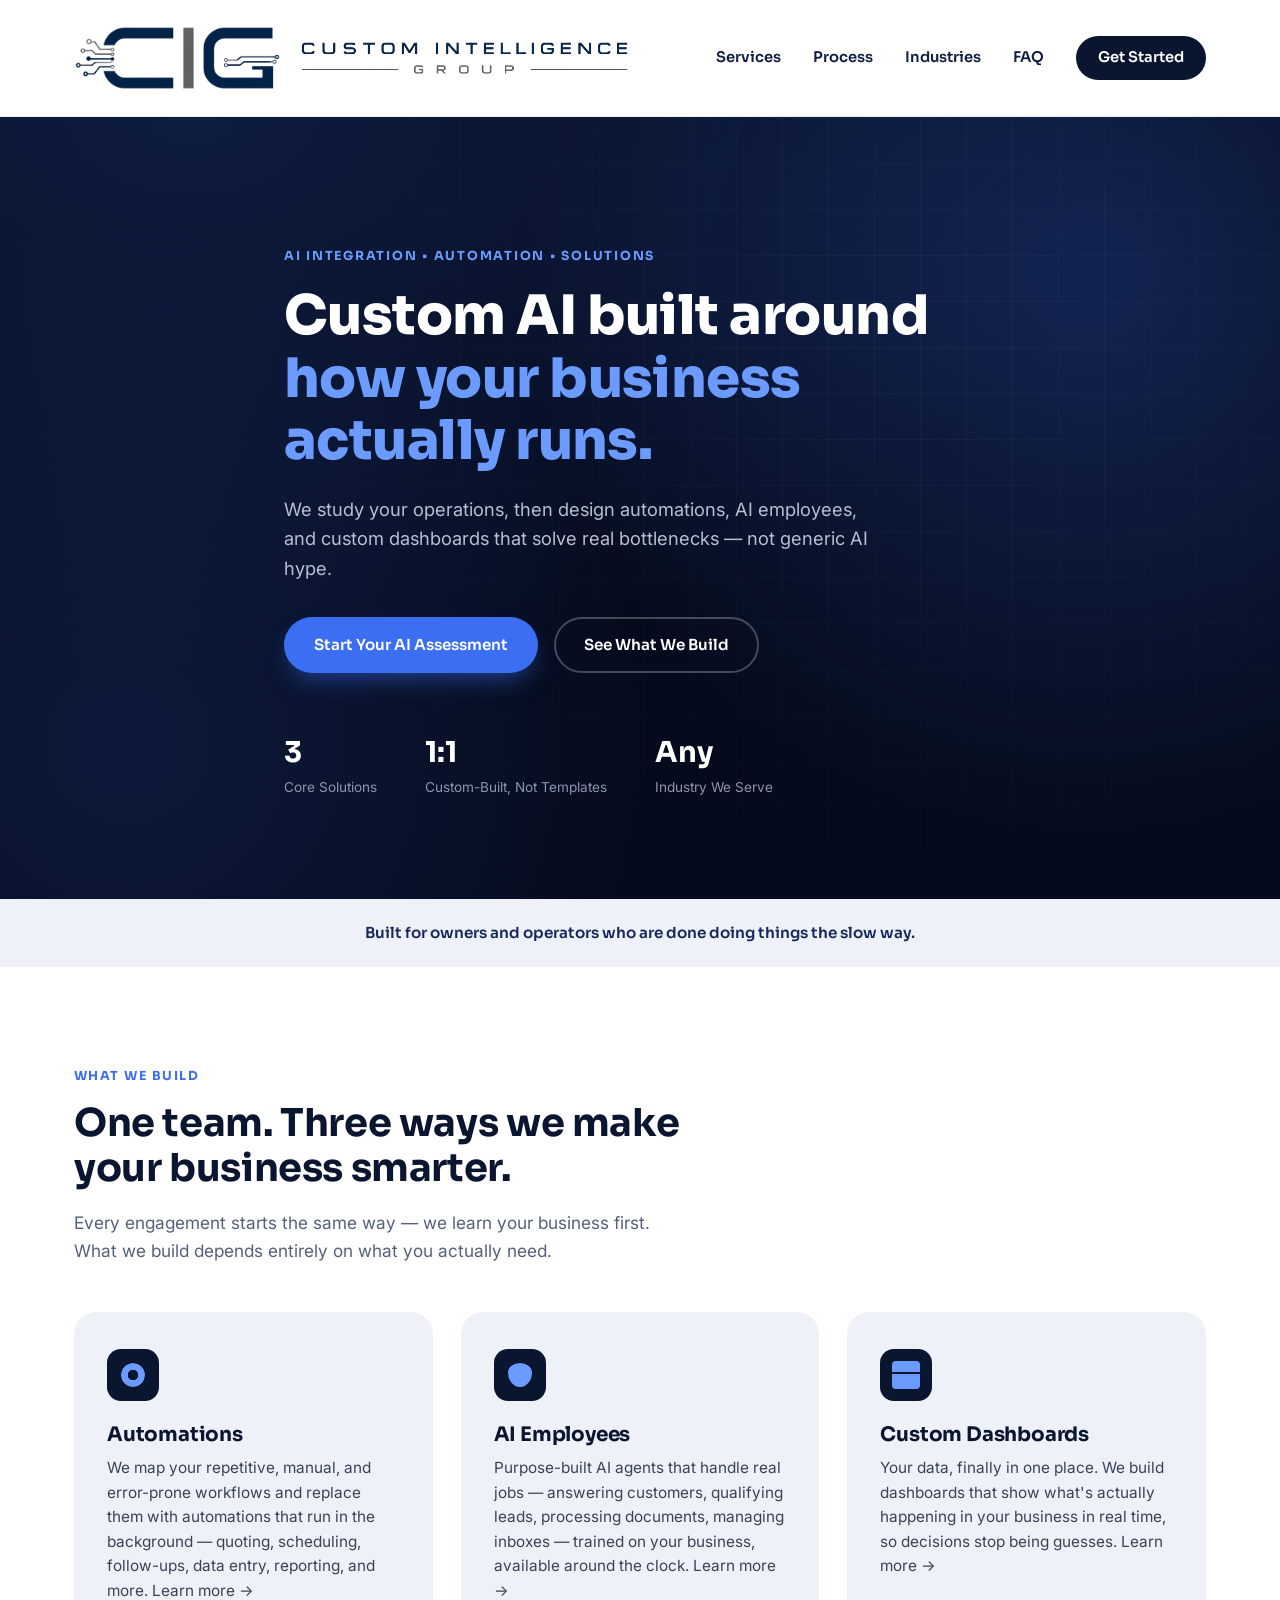
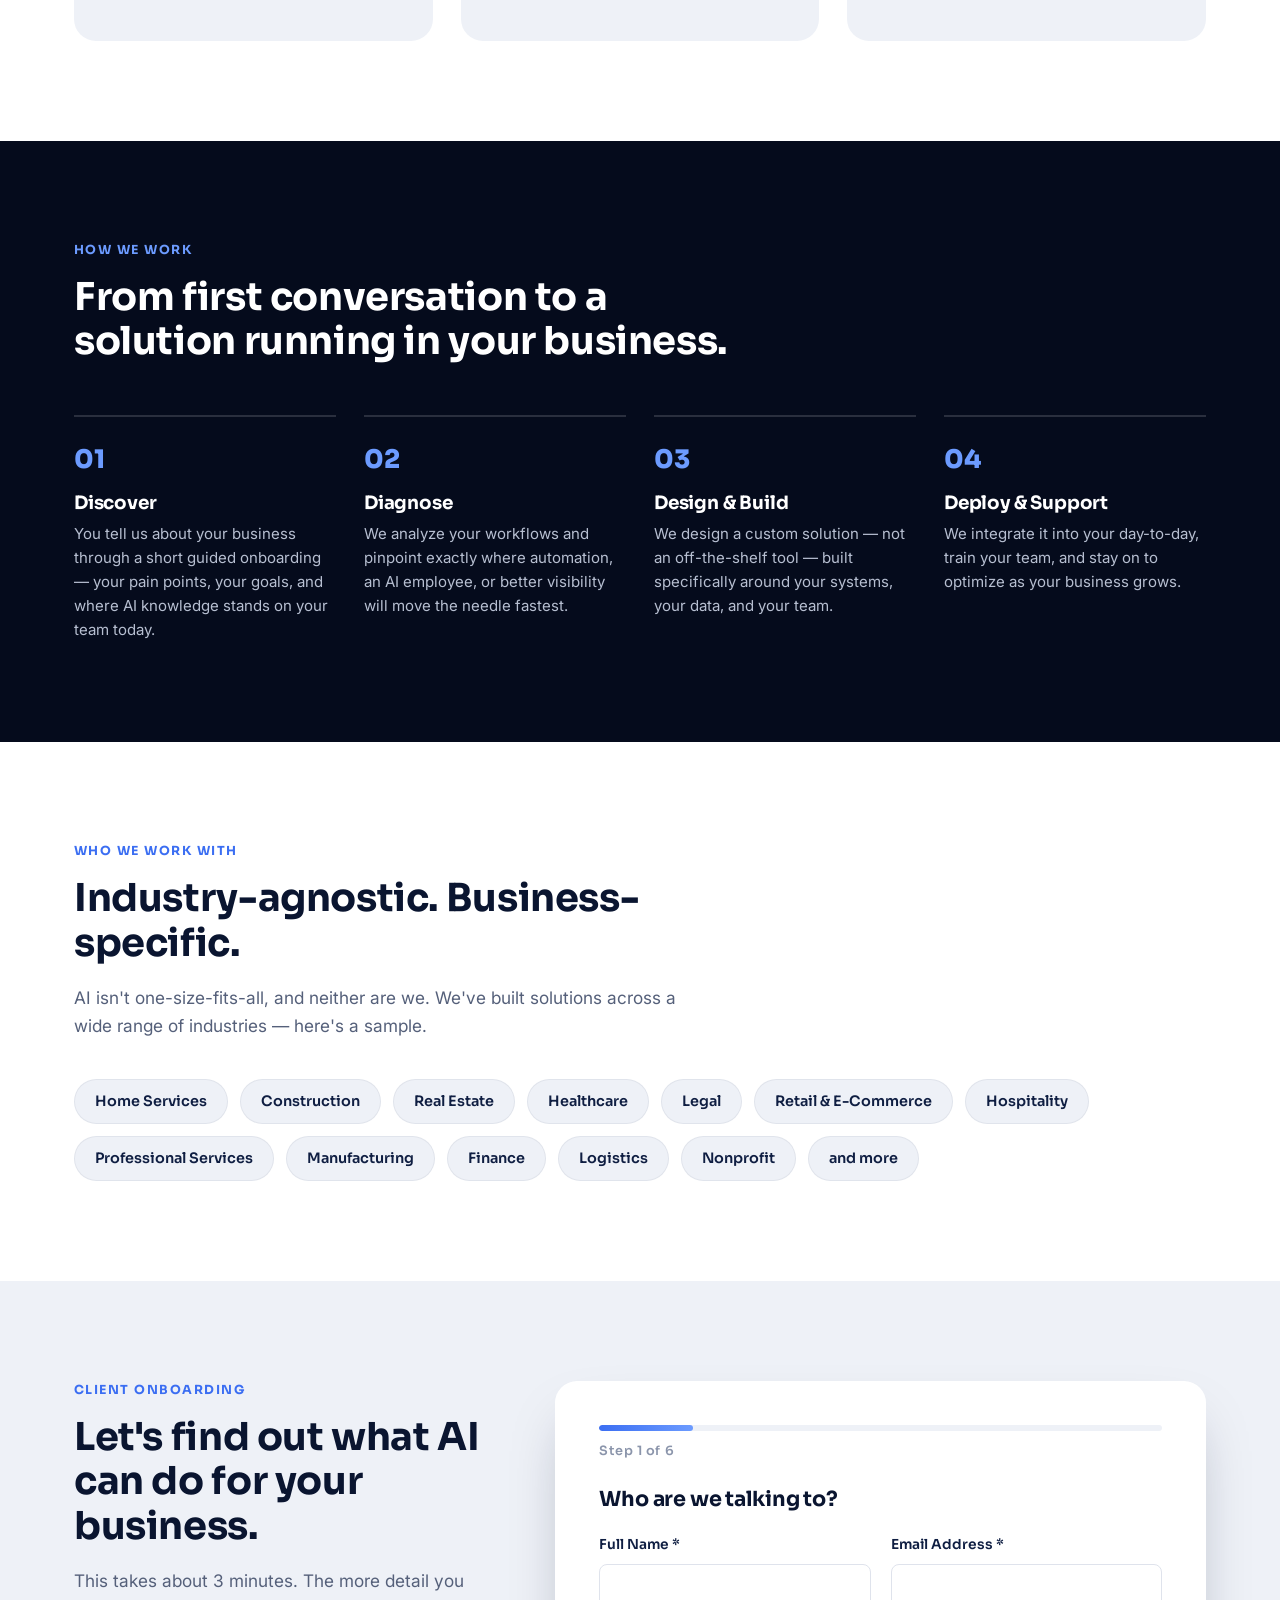
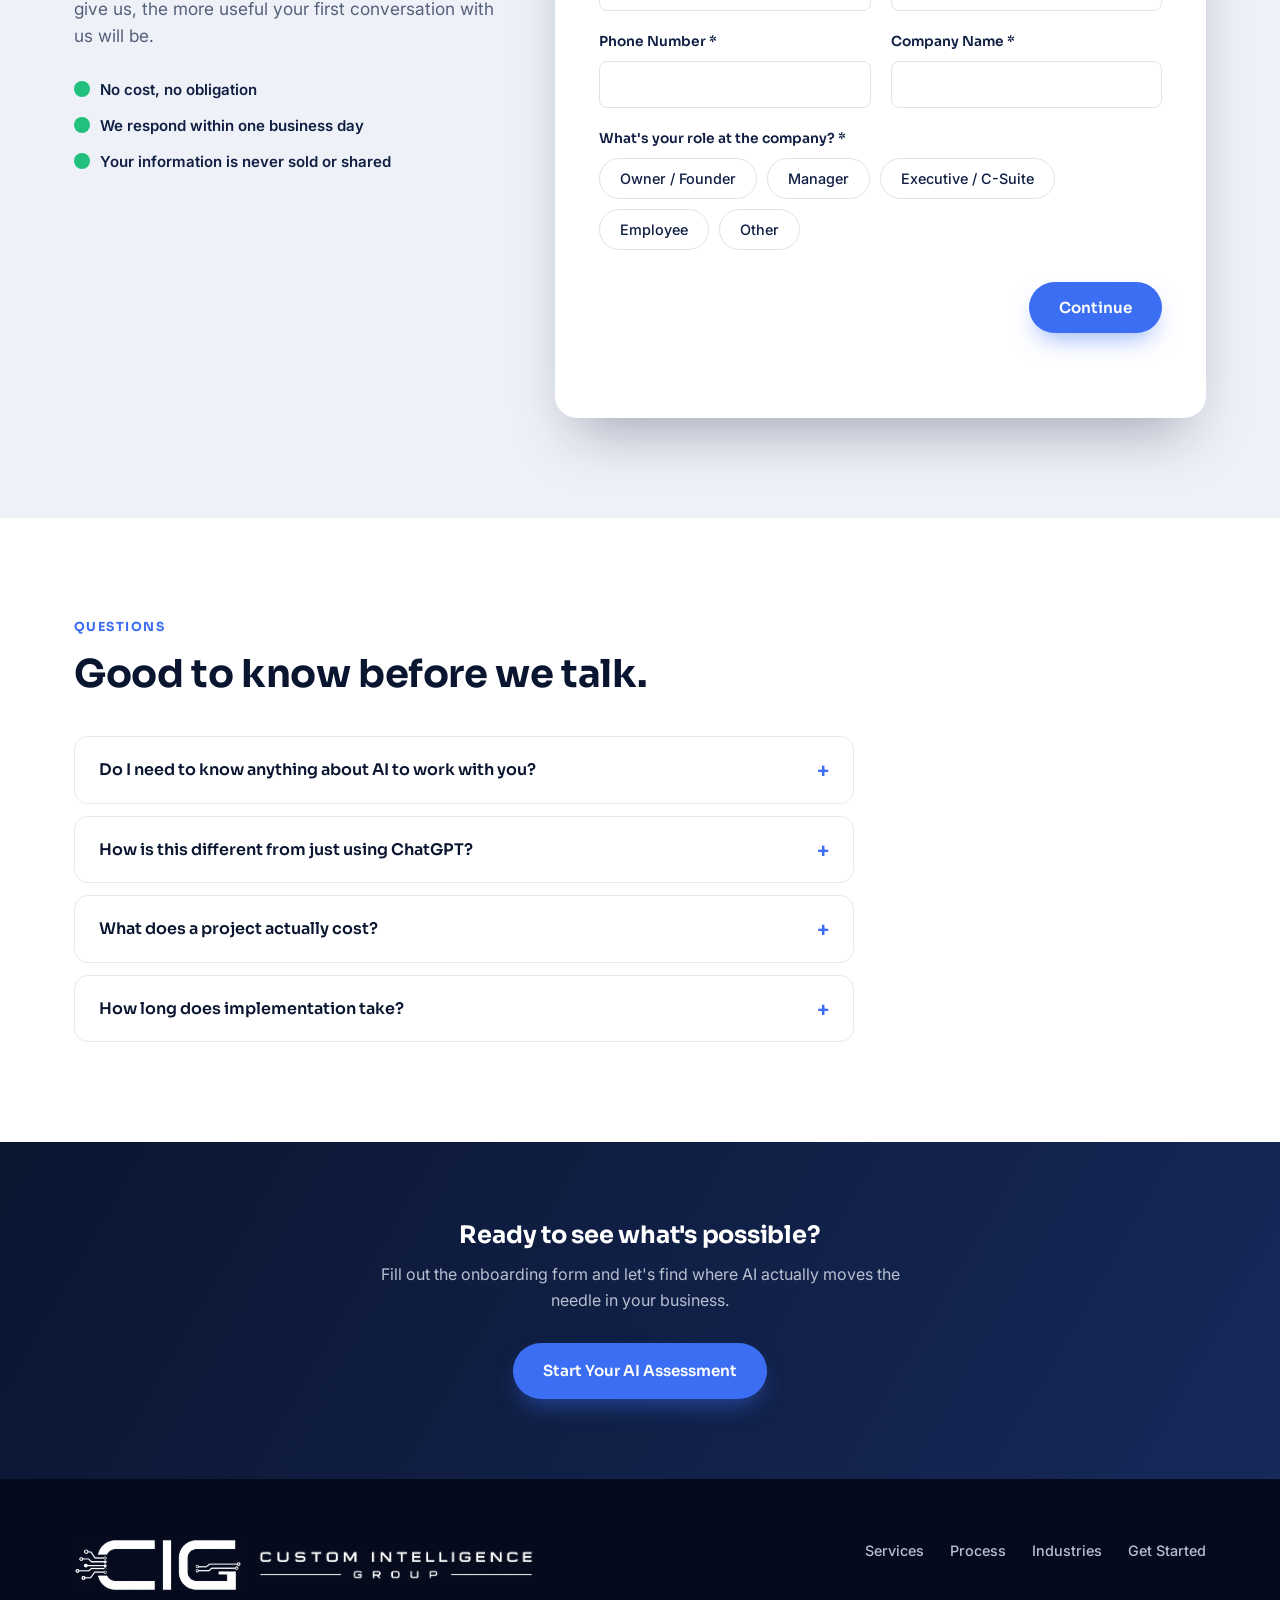
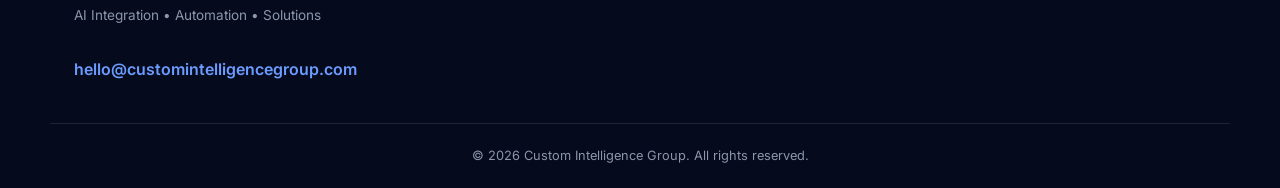
==== commit d0eeec1b: "Harden onboarding form submit and add current-software question Cross-step required fields could sil" ====
--- a/index.html
+++ b/index.html
@@ -5,77 +5,70 @@
 <meta name="viewport" content="width=device-width, initial-scale=1.0">
 <title>Custom Intelligence Group | AI Integration, Automation &amp; Custom Solutions</title>
 <meta name="description" content="Custom Intelligence Group builds custom AI products for companies across every industry — automations, AI employees, and custom dashboards tailored to your business.">
-<meta name="robots" content="index, follow">
 <link rel="canonical" href="https://customintelligencegroup.com/">
 
-<!-- Google Search Console verification: paste the meta tag Google gives you here, e.g.
-<meta name="google-site-verification" content="PASTE_CODE_HERE"> -->
-
-<!-- Open Graph / social sharing -->
+<!-- Open Graph -->
 <meta property="og:type" content="website">
 <meta property="og:site_name" content="Custom Intelligence Group">
+<meta property="og:url" content="https://customintelligencegroup.com/">
 <meta property="og:title" content="Custom Intelligence Group | AI Integration, Automation &amp; Custom Solutions">
 <meta property="og:description" content="Custom Intelligence Group builds custom AI products for companies across every industry — automations, AI employees, and custom dashboards tailored to your business.">
-<meta property="og:url" content="https://customintelligencegroup.com/">
-<meta property="og:image" content="https://customintelligencegroup.com/images/cig-logo.png">
-
+<meta property="og:image" content="https://customintelligencegroup.com/images/og-image.png">
+<meta property="og:image:width" content="1200">
+<meta property="og:image:height" content="630">
+
+<!-- Twitter -->
 <meta name="twitter:card" content="summary_large_image">
 <meta name="twitter:title" content="Custom Intelligence Group | AI Integration, Automation &amp; Custom Solutions">
 <meta name="twitter:description" content="Custom Intelligence Group builds custom AI products for companies across every industry — automations, AI employees, and custom dashboards tailored to your business.">
-<meta name="twitter:image" content="https://customintelligencegroup.com/images/cig-logo.png">
+<meta name="twitter:image" content="https://customintelligencegroup.com/images/og-image.png">
 
 <link rel="icon" type="image/png" href="images/cig-logo.png">
+<script type="application/ld+json">
+{
+  "@context": "https://schema.org",
+  "@type": "ProfessionalService",
+  "name": "Custom Intelligence Group",
+  "alternateName": "CIG",
+  "url": "https://customintelligencegroup.com/",
+  "logo": "https://customintelligencegroup.com/images/cig-logo.png",
+  "image": "https://customintelligencegroup.com/images/cig-logo.png",
+  "description": "Custom Intelligence Group builds custom AI products for companies across every industry — automations, AI employees, and custom dashboards tailored to your business.",
+  "email": "hello@customintelligencegroup.com",
+  "areaServed": "US",
+  "knowsAbout": ["Artificial Intelligence", "AI Automation", "AI Agents", "Business Process Automation", "Custom Software Development", "Data Dashboards"],
+  "makesOffer": [
+    {
+      "@type": "Offer",
+      "itemOffered": {
+        "@type": "Service",
+        "name": "AI Automations",
+        "description": "Custom automations that replace repetitive, manual, and error-prone workflows."
+      }
+    },
+    {
+      "@type": "Offer",
+      "itemOffered": {
+        "@type": "Service",
+        "name": "AI Employees",
+        "description": "Purpose-built AI agents that handle customer support, lead qualification, document processing, and inbox management."
+      }
+    },
+    {
+      "@type": "Offer",
+      "itemOffered": {
+        "@type": "Service",
+        "name": "Custom Dashboards",
+        "description": "Custom dashboards that unify business data and surface real-time insights."
+      }
+    }
+  ]
+}
+</script>
 <link rel="preconnect" href="https://fonts.googleapis.com">
 <link rel="preconnect" href="https://fonts.gstatic.com" crossorigin>
 <link href="https://fonts.googleapis.com/css2?family=Sora:wght@400;500;600;700;800&family=Inter:wght@400;500;600;700&display=swap" rel="stylesheet">
 <link rel="stylesheet" href="css/style.css">
-
-<script type="application/ld+json">
-{
-  "@context": "https://schema.org",
-  "@type": "Organization",
-  "name": "Custom Intelligence Group",
-  "url": "https://customintelligencegroup.com/",
-  "logo": "https://customintelligencegroup.com/images/cig-logo.png",
-  "email": "hello@customintelligencegroup.com",
-  "description": "Custom Intelligence Group builds custom AI products for companies across every industry — automations, AI employees, and custom dashboards tailored to how each business actually runs.",
-  "makesOffer": [
-    { "@type": "Offer", "itemOffered": { "@type": "Service", "name": "Automations", "description": "Automating repetitive, manual, and error-prone workflows such as quoting, scheduling, follow-ups, data entry, and reporting." } },
-    { "@type": "Offer", "itemOffered": { "@type": "Service", "name": "AI Employees", "description": "Purpose-built AI agents that answer customers, qualify leads, process documents, and manage inboxes around the clock." } },
-    { "@type": "Offer", "itemOffered": { "@type": "Service", "name": "Custom Dashboards", "description": "Real-time dashboards built from a business's own data to support decision-making." } }
-  ],
-  "areaServed": "US",
-  "knowsAbout": ["Home Services", "Construction", "Real Estate", "Healthcare", "Legal", "Retail & E-Commerce", "Hospitality", "Professional Services", "Manufacturing", "Finance", "Logistics", "Nonprofit"]
-}
-</script>
-<script type="application/ld+json">
-{
-  "@context": "https://schema.org",
-  "@type": "FAQPage",
-  "mainEntity": [
-    {
-      "@type": "Question",
-      "name": "Do I need to know anything about AI to work with you?",
-      "acceptedAnswer": { "@type": "Answer", "text": "No. Most of our clients start with little to no AI experience. Our onboarding form even asks where you're starting from so we can meet you there — not talk over your head." }
-    },
-    {
-      "@type": "Question",
-      "name": "How is this different from just using ChatGPT?",
-      "acceptedAnswer": { "@type": "Answer", "text": "Off-the-shelf tools are generic. We build solutions wired directly into your business — your data, your workflows, your systems — so it actually does the job instead of requiring you to babysit it." }
-    },
-    {
-      "@type": "Question",
-      "name": "What does a project actually cost?",
-      "acceptedAnswer": { "@type": "Answer", "text": "It depends entirely on scope — a single automation looks very different from a full custom dashboard build. After your onboarding form, we'll scope it and give you a clear, upfront number." }
-    },
-    {
-      "@type": "Question",
-      "name": "How long does implementation take?",
-      "acceptedAnswer": { "@type": "Answer", "text": "Simple automations can be live in days. Larger builds like AI employees or full dashboards typically take a few weeks, depending on complexity and how much integration is required." }
-    }
-  ]
-}
-</script>
 </head>
 <body>
 
@@ -137,18 +130,18 @@
       <div class="cards services-grid">
         <div class="card">
           <div class="card-icon" data-icon="automation"></div>
-          <h3>Automations</h3>
-          <p>We map your repetitive, manual, and error-prone workflows and replace them with automations that run in the background — quoting, scheduling, follow-ups, data entry, reporting, and more.</p>
+          <h3><a href="services/automations/">Automations</a></h3>
+          <p>We map your repetitive, manual, and error-prone workflows and replace them with automations that run in the background — quoting, scheduling, follow-ups, data entry, reporting, and more. <a href="services/automations/">Learn more &rarr;</a></p>
         </div>
         <div class="card">
           <div class="card-icon" data-icon="employee"></div>
-          <h3>AI Employees</h3>
-          <p>Purpose-built AI agents that handle real jobs — answering customers, qualifying leads, processing documents, managing inboxes — trained on your business, available around the clock.</p>
+          <h3><a href="services/ai-employees/">AI Employees</a></h3>
+          <p>Purpose-built AI agents that handle real jobs — answering customers, qualifying leads, processing documents, managing inboxes — trained on your business, available around the clock. <a href="services/ai-employees/">Learn more &rarr;</a></p>
         </div>
         <div class="card">
           <div class="card-icon" data-icon="dashboard"></div>
-          <h3>Custom Dashboards</h3>
-          <p>Your data, finally in one place. We build dashboards that show what's actually happening in your business in real time, so decisions stop being guesses.</p>
+          <h3><a href="services/custom-dashboards/">Custom Dashboards</a></h3>
+          <p>Your data, finally in one place. We build dashboards that show what's actually happening in your business in real time, so decisions stop being guesses. <a href="services/custom-dashboards/">Learn more &rarr;</a></p>
         </div>
       </div>
     </div>
@@ -192,9 +185,9 @@
       <h2>Industry-agnostic. Business-specific.</h2>
       <p class="section-lead">AI isn't one-size-fits-all, and neither are we. We've built solutions across a wide range of industries — here's a sample.</p>
       <div class="industry-chips">
-        <span>Home Services</span>
+        <span><a href="industries/home-services/">Home Services</a></span>
         <span>Construction</span>
-        <span>Real Estate</span>
+        <span><a href="industries/real-estate/">Real Estate</a></span>
         <span>Healthcare</span>
         <span>Legal</span>
         <span>Retail &amp; E-Commerce</span>
@@ -229,7 +222,7 @@
         </div>
         <div class="form-steps-label" id="formStepsLabel">Step 1 of 6</div>
 
-        <form name="client-onboarding" id="onboardingForm" method="POST" data-netlify="true" netlify-honeypot="bot-field" action="/thank-you.html">
+        <form name="client-onboarding" id="onboardingForm" method="POST" data-netlify="true" netlify-honeypot="bot-field" action="/thank-you.html" novalidate>
           <input type="hidden" name="form-name" value="client-onboarding">
           <p class="hidden-field"><label>Don't fill this out if you're human: <input name="bot-field"></label></p>
 
@@ -325,6 +318,11 @@
             <div class="form-field">
               <label for="businessDesc">In a few sentences, what does your business do? *</label>
               <textarea id="businessDesc" name="Business Description" rows="4" required placeholder="e.g. We're a residential HVAC company serving the greater Nashville area..."></textarea>
+            </div>
+            <div class="form-field">
+              <label for="currentSoftware">What software or systems does your business currently use?</label>
+              <textarea id="currentSoftware" name="Current Software" rows="3" placeholder="e.g. QuickBooks, ServiceTitan, a shared spreadsheet, none yet..."></textarea>
+              <p class="field-hint" id="softwareHint">Think accounting/invoicing, CRM, scheduling, or any tool that runs a part of your day-to-day. Select an industry above for common examples.</p>
             </div>
           </div>
 
--- a/css/style.css
+++ b/css/style.css
@@ -414,6 +414,8 @@
   border-color: var(--error);
 }
 select { appearance: none; background-image: url("data:image/svg+xml,%3Csvg xmlns='http://www.w3.org/2000/svg' viewBox='0 0 24 24' fill='none' stroke='%238b95ab' stroke-width='2'%3E%3Cpath d='M6 9l6 6 6-6'/%3E%3C/svg%3E"); background-repeat: no-repeat; background-position: right 14px center; background-size: 18px; padding-right: 40px; }
+
+.field-hint { font-size: 0.8rem; color: var(--gray-400); margin-top: 8px; line-height: 1.4; }
 
 .hidden-field { position: absolute; left: -9999px; }
 
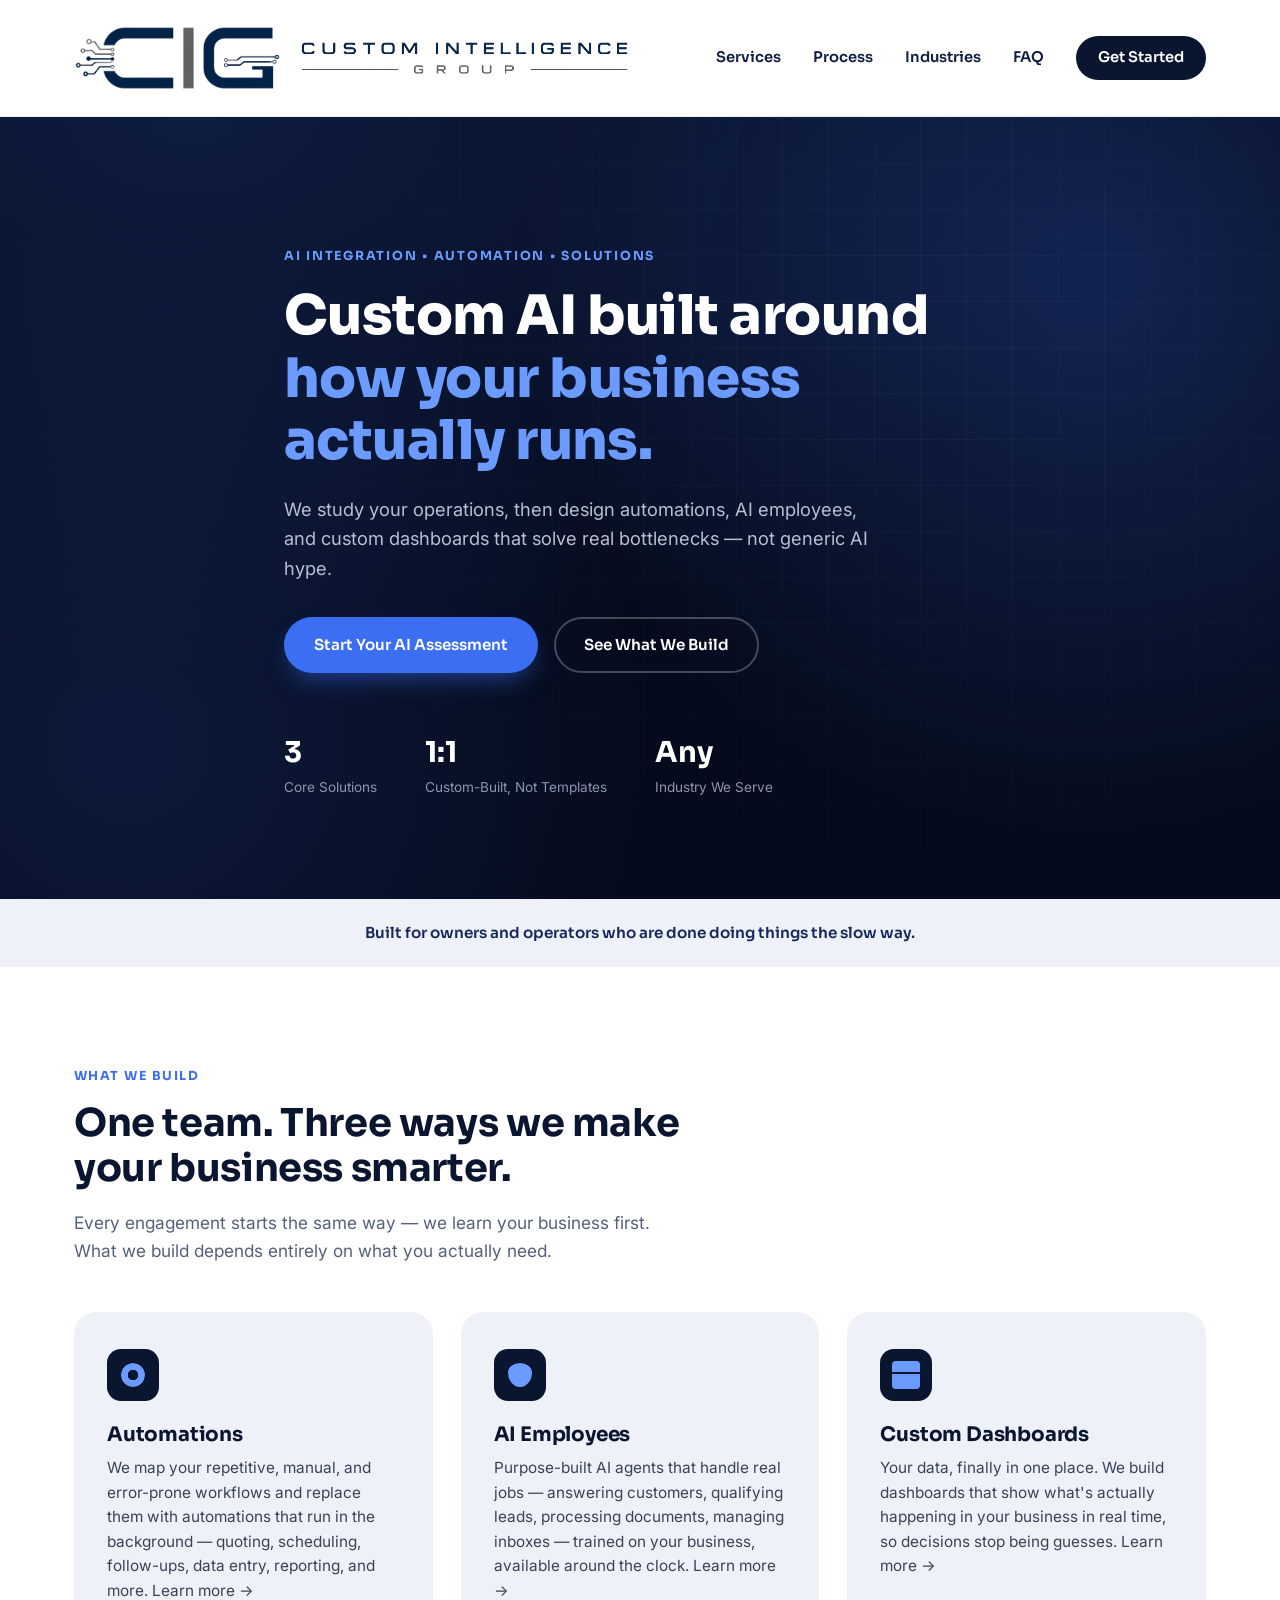
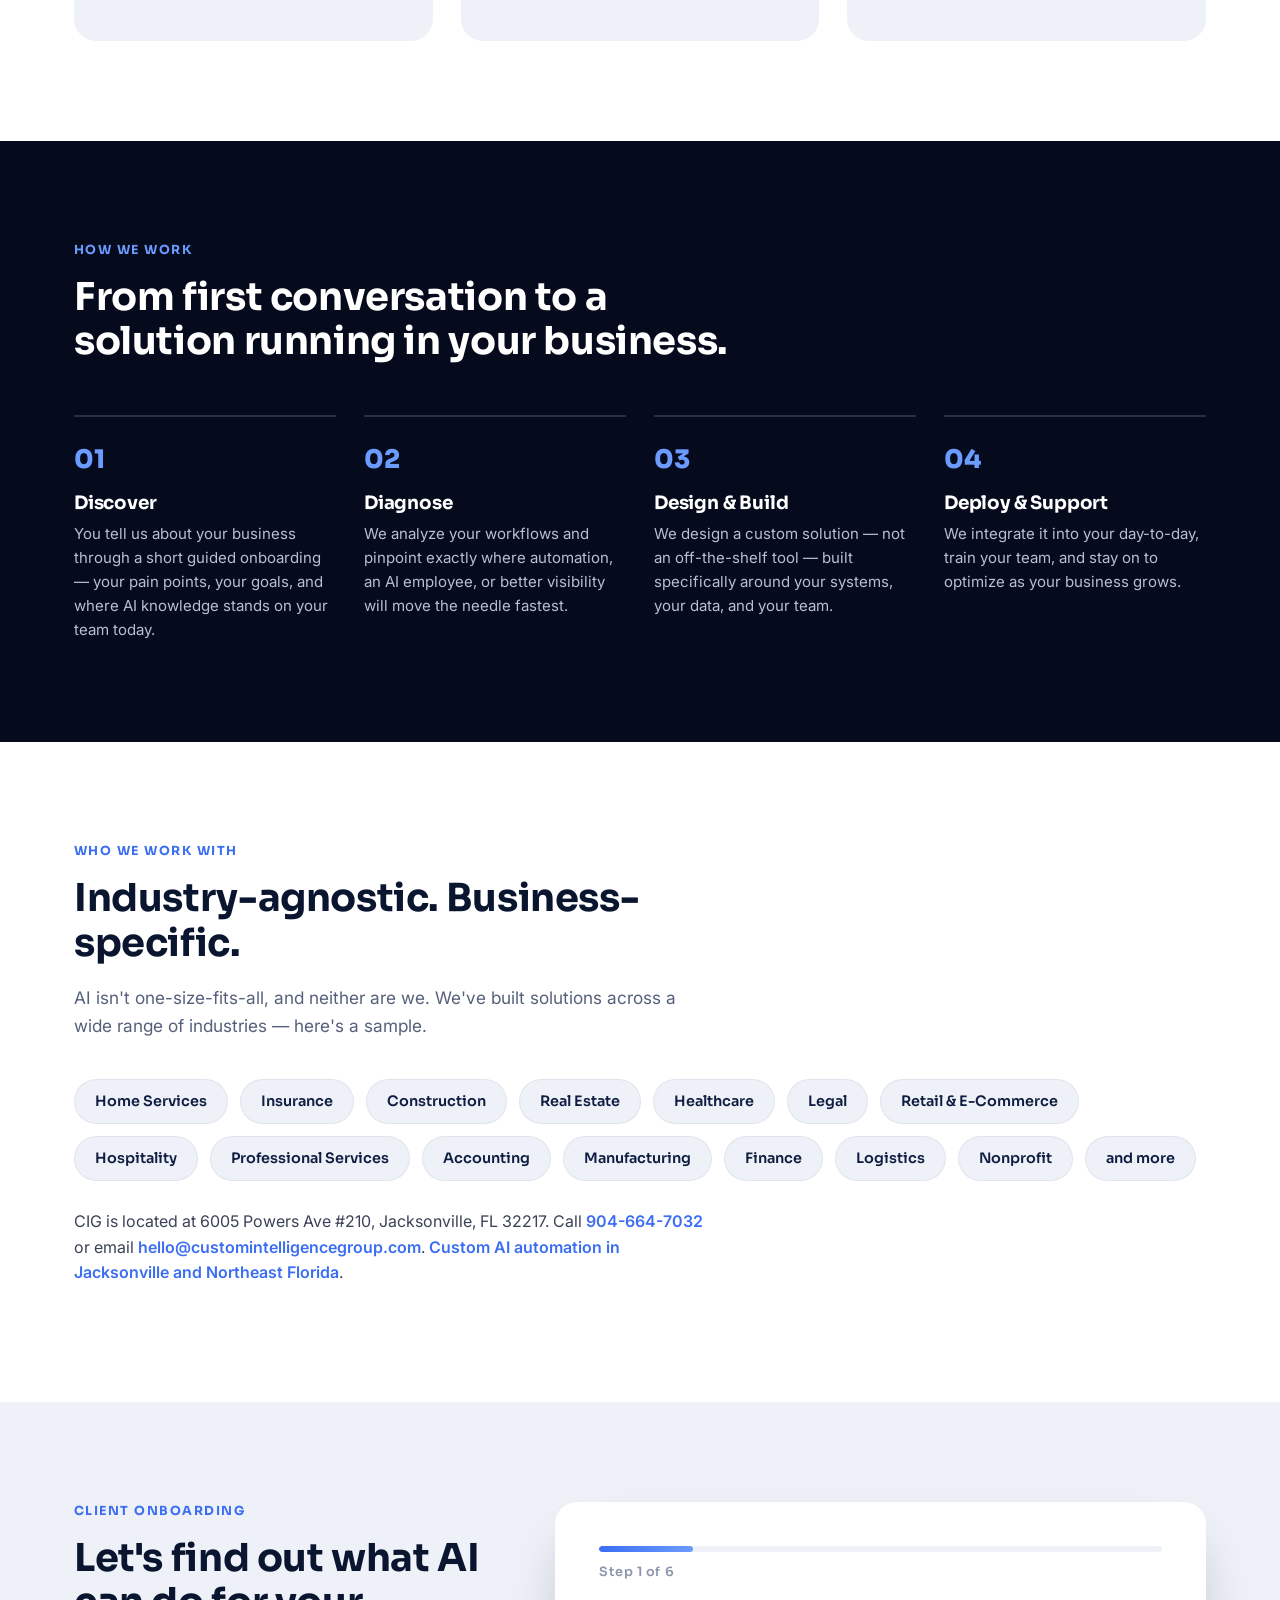
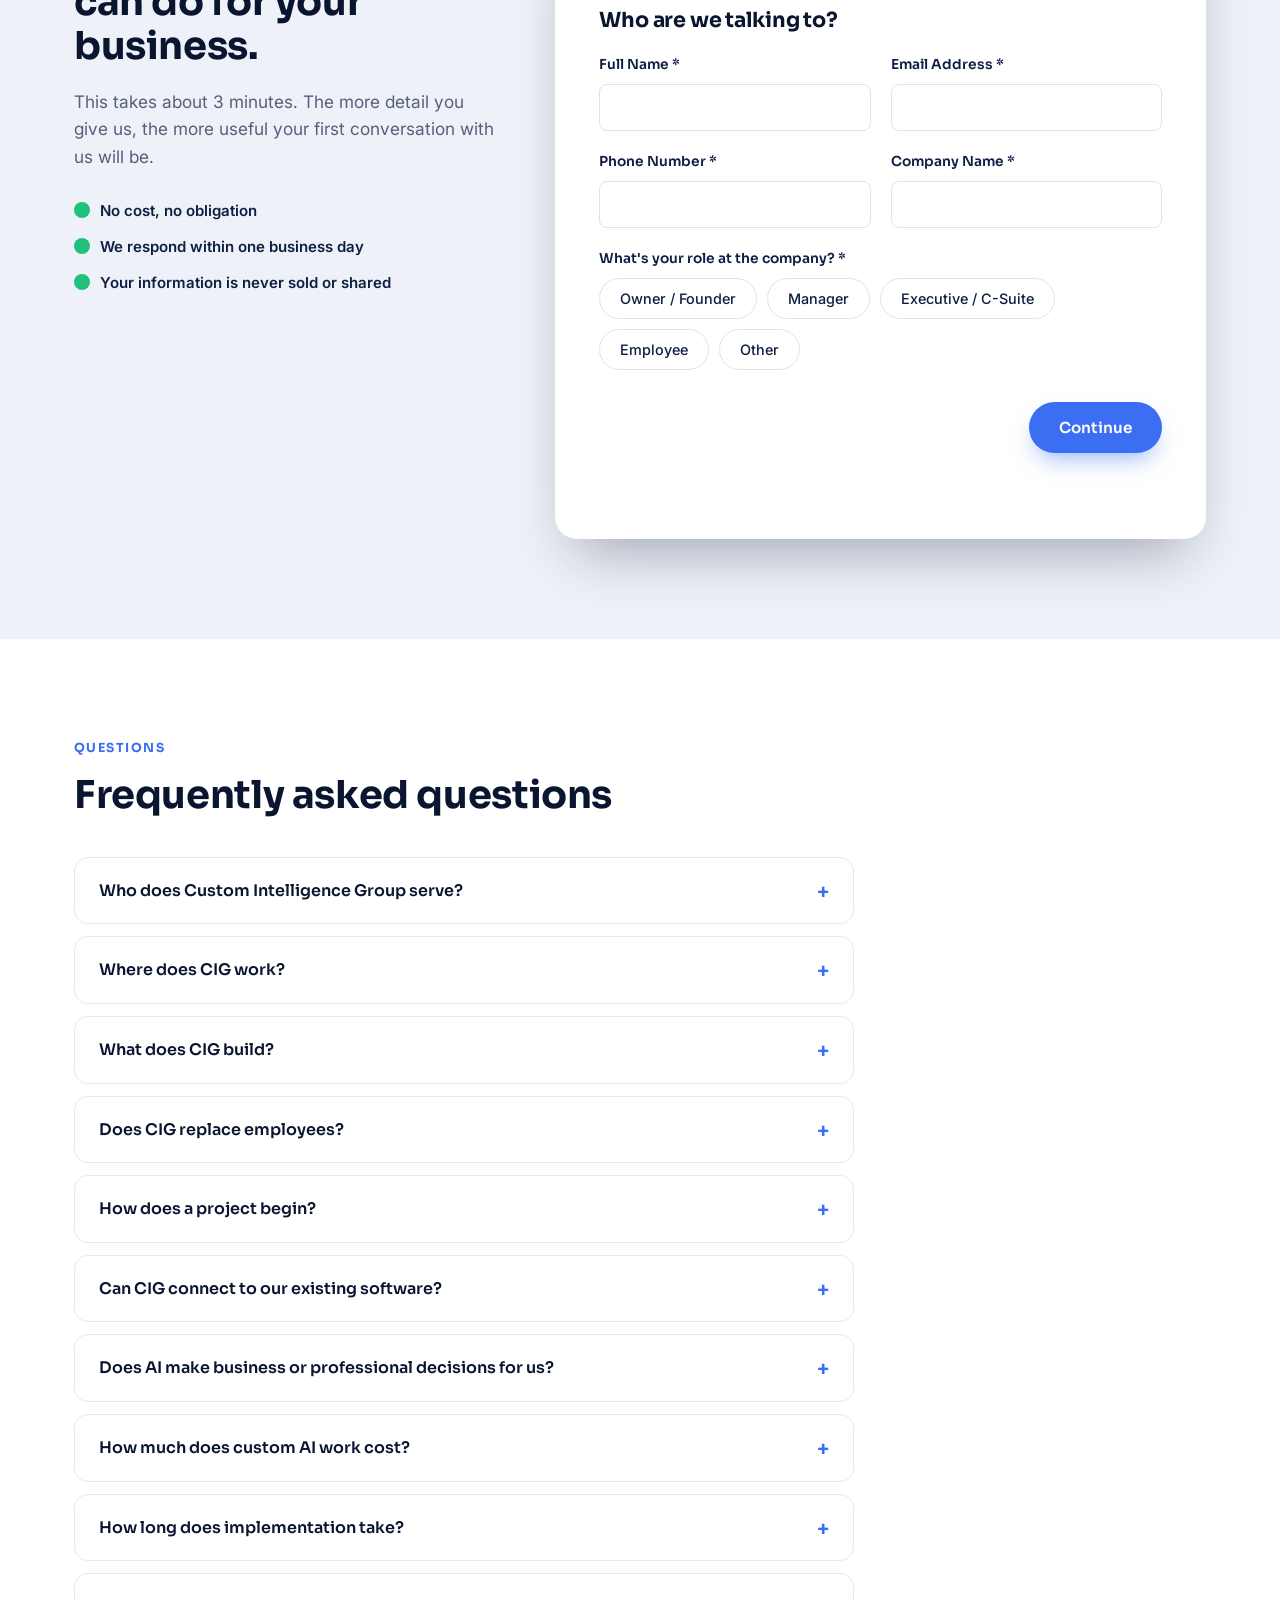
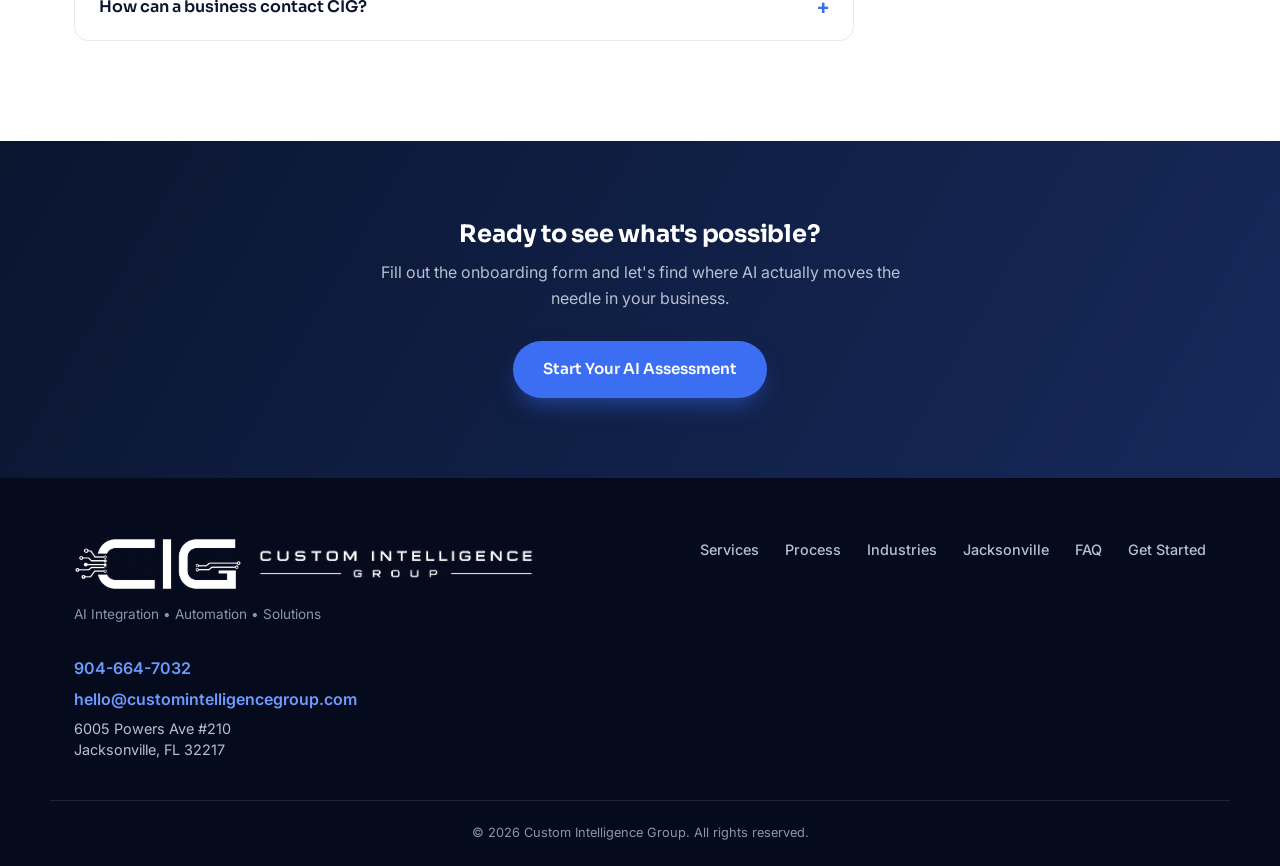
==== commit 7aab18c0: "Add Jacksonville and industry landing pages with local business schema. Publish citation pages for N" ====
--- a/index.html
+++ b/index.html
@@ -27,39 +27,184 @@
 <script type="application/ld+json">
 {
   "@context": "https://schema.org",
-  "@type": "ProfessionalService",
+  "@type": "Organization",
+  "@id": "https://customintelligencegroup.com/#organization",
   "name": "Custom Intelligence Group",
   "alternateName": "CIG",
   "url": "https://customintelligencegroup.com/",
-  "logo": "https://customintelligencegroup.com/images/cig-logo.png",
-  "image": "https://customintelligencegroup.com/images/cig-logo.png",
-  "description": "Custom Intelligence Group builds custom AI products for companies across every industry — automations, AI employees, and custom dashboards tailored to your business.",
   "email": "hello@customintelligencegroup.com",
-  "areaServed": "US",
-  "knowsAbout": ["Artificial Intelligence", "AI Automation", "AI Agents", "Business Process Automation", "Custom Software Development", "Data Dashboards"],
-  "makesOffer": [
-    {
-      "@type": "Offer",
-      "itemOffered": {
-        "@type": "Service",
-        "name": "AI Automations",
-        "description": "Custom automations that replace repetitive, manual, and error-prone workflows."
-      }
-    },
-    {
-      "@type": "Offer",
-      "itemOffered": {
-        "@type": "Service",
-        "name": "AI Employees",
-        "description": "Purpose-built AI agents that handle customer support, lead qualification, document processing, and inbox management."
-      }
-    },
-    {
-      "@type": "Offer",
-      "itemOffered": {
-        "@type": "Service",
-        "name": "Custom Dashboards",
-        "description": "Custom dashboards that unify business data and surface real-time insights."
+  "telephone": "+1-904-664-7032",
+  "address": {
+    "@type": "PostalAddress",
+    "streetAddress": "6005 Powers Ave #210",
+    "addressLocality": "Jacksonville",
+    "addressRegion": "FL",
+    "postalCode": "32217",
+    "addressCountry": "US"
+  }
+}
+</script>
+<script type="application/ld+json">
+{
+  "@context": "https://schema.org",
+  "@type": "ProfessionalService",
+  "@id": "https://customintelligencegroup.com/#localbusiness",
+  "name": "Custom Intelligence Group",
+  "url": "https://customintelligencegroup.com/",
+  "description": "Custom Intelligence Group builds practical custom AI automations, AI employees and agents, and operational dashboards for businesses in Jacksonville and Northeast Florida.",
+  "telephone": "+1-904-664-7032",
+  "email": "hello@customintelligencegroup.com",
+  "address": {
+    "@type": "PostalAddress",
+    "streetAddress": "6005 Powers Ave #210",
+    "addressLocality": "Jacksonville",
+    "addressRegion": "FL",
+    "postalCode": "32217",
+    "addressCountry": "US"
+  },
+  "areaServed": [
+    {
+      "@type": "City",
+      "name": "Jacksonville"
+    },
+    {
+      "@type": "City",
+      "name": "Ponte Vedra Beach"
+    },
+    {
+      "@type": "City",
+      "name": "St. Augustine"
+    },
+    {
+      "@type": "City",
+      "name": "Orange Park"
+    },
+    {
+      "@type": "City",
+      "name": "Fleming Island"
+    },
+    {
+      "@type": "City",
+      "name": "Atlantic Beach"
+    },
+    {
+      "@type": "City",
+      "name": "Neptune Beach"
+    },
+    {
+      "@type": "City",
+      "name": "Jacksonville Beach"
+    },
+    {
+      "@type": "City",
+      "name": "Fernandina Beach"
+    },
+    {
+      "@type": "City",
+      "name": "Yulee"
+    },
+    {
+      "@type": "City",
+      "name": "Green Cove Springs"
+    },
+    {
+      "@type": "City",
+      "name": "Middleburg"
+    },
+    {
+      "@type": "City",
+      "name": "Palm Coast"
+    }
+  ],
+  "parentOrganization": {
+    "@id": "https://customintelligencegroup.com/#organization"
+  }
+}
+</script>
+<script type="application/ld+json">
+{
+  "@context": "https://schema.org",
+  "@type": "FAQPage",
+  "@id": "https://customintelligencegroup.com/#faq",
+  "mainEntity": [
+    {
+      "@type": "Question",
+      "name": "Who does Custom Intelligence Group serve?",
+      "acceptedAnswer": {
+        "@type": "Answer",
+        "text": "Custom Intelligence Group serves businesses that need practical help with repetitive workflows, disconnected systems, or operational visibility. CIG works especially well with insurance, construction, logistics, legal, accounting, and other service teams."
+      }
+    },
+    {
+      "@type": "Question",
+      "name": "Where does CIG work?",
+      "acceptedAnswer": {
+        "@type": "Answer",
+        "text": "CIG is based in Jacksonville, Florida, and serves Jacksonville, Ponte Vedra, St. Augustine, and nearby Northeast Florida communities. Work can be handled in person or remotely as appropriate for the project."
+      }
+    },
+    {
+      "@type": "Question",
+      "name": "What does CIG build?",
+      "acceptedAnswer": {
+        "@type": "Answer",
+        "text": "CIG builds custom business automations, AI employees and agents, software integrations, document and email workflows, internal knowledge assistants, and operational dashboards."
+      }
+    },
+    {
+      "@type": "Question",
+      "name": "Does CIG replace employees?",
+      "acceptedAnswer": {
+        "@type": "Answer",
+        "text": "No. CIG designs AI to support people by handling repetitive sorting, summarizing, routing, reminding, and reporting work. The operating principle is that AI does not replace people; it replaces burnout work."
+      }
+    },
+    {
+      "@type": "Question",
+      "name": "How does a project begin?",
+      "acceptedAnswer": {
+        "@type": "Answer",
+        "text": "A project begins with an onboarding intake at customintelligencegroup.com/#onboarding. CIG uses the information about the workflow, systems, and desired outcome to determine a sensible next step."
+      }
+    },
+    {
+      "@type": "Question",
+      "name": "Can CIG connect to our existing software?",
+      "acceptedAnswer": {
+        "@type": "Answer",
+        "text": "CIG can evaluate and connect existing tools such as forms, email, CRM, spreadsheets, accounting platforms, and other business systems when the available access and workflow make that practical."
+      }
+    },
+    {
+      "@type": "Question",
+      "name": "Does AI make business or professional decisions for us?",
+      "acceptedAnswer": {
+        "@type": "Answer",
+        "text": "CIG can design reviewable workflows, but responsible people remain in control of business, legal, insurance, accounting, safety, and other professional decisions. Systems should route exceptions and require approval where appropriate."
+      }
+    },
+    {
+      "@type": "Question",
+      "name": "How much does custom AI work cost?",
+      "acceptedAnswer": {
+        "@type": "Answer",
+        "text": "CIG does not publish invented one-size-fits-all prices because scope depends on the workflow, systems, data, controls, and level of implementation required. The onboarding intake is the starting point for discussing fit and scope."
+      }
+    },
+    {
+      "@type": "Question",
+      "name": "How long does implementation take?",
+      "acceptedAnswer": {
+        "@type": "Answer",
+        "text": "Implementation timing depends on the workflow, integrations, access, testing, and review requirements. CIG determines a realistic sequence after understanding the specific project rather than promising a universal timeline."
+      }
+    },
+    {
+      "@type": "Question",
+      "name": "How can a business contact CIG?",
+      "acceptedAnswer": {
+        "@type": "Answer",
+        "text": "A business can start at customintelligencegroup.com/#onboarding or call 904-664-7032. CIG is located at 6005 Powers Ave #210, Jacksonville, FL 32217."
       }
     }
   ]
@@ -69,6 +214,23 @@
 <link rel="preconnect" href="https://fonts.gstatic.com" crossorigin>
 <link href="https://fonts.googleapis.com/css2?family=Sora:wght@400;500;600;700;800&family=Inter:wght@400;500;600;700&display=swap" rel="stylesheet">
 <link rel="stylesheet" href="css/style.css">
+<!-- Meta Pixel Code -->
+<script>
+!function(f,b,e,v,n,t,s)
+{if(f.fbq)return;n=f.fbq=function(){n.callMethod?
+n.callMethod.apply(n,arguments):n.queue.push(arguments)};
+if(!f._fbq)f._fbq=n;n.push=n;n.loaded=!0;n.version='2.0';
+n.queue=[];t=b.createElement(e);t.async=!0;
+t.src=v;s=b.getElementsByTagName(e)[0];
+s.parentNode.insertBefore(t,s)}(window, document,'script',
+'https://connect.facebook.net/en_US/fbevents.js');
+fbq('init', '1786237569210028');
+fbq('track', 'PageView');
+</script>
+<noscript><img height="1" width="1" style="display:none"
+src="https://www.facebook.com/tr?id=1786237569210028&ev=PageView&noscript=1"
+/></noscript>
+<!-- End Meta Pixel Code -->
 </head>
 <body>
 
@@ -186,19 +348,22 @@
       <p class="section-lead">AI isn't one-size-fits-all, and neither are we. We've built solutions across a wide range of industries — here's a sample.</p>
       <div class="industry-chips">
         <span><a href="industries/home-services/">Home Services</a></span>
-        <span>Construction</span>
+        <span><a href="industries/insurance/">Insurance</a></span>
+        <span><a href="industries/construction/">Construction</a></span>
         <span><a href="industries/real-estate/">Real Estate</a></span>
         <span>Healthcare</span>
-        <span>Legal</span>
+        <span><a href="industries/legal/">Legal</a></span>
         <span>Retail &amp; E-Commerce</span>
         <span>Hospitality</span>
         <span>Professional Services</span>
+        <span><a href="industries/accounting/">Accounting</a></span>
         <span>Manufacturing</span>
         <span>Finance</span>
-        <span>Logistics</span>
+        <span><a href="industries/logistics/">Logistics</a></span>
         <span>Nonprofit</span>
         <span>and more</span>
       </div>
+      <p class="local-note">CIG is located at 6005 Powers Ave #210, Jacksonville, FL 32217. Call <a href="tel:+19046647032">904-664-7032</a> or email <a href="mailto:hello@customintelligencegroup.com">hello@customintelligencegroup.com</a>. <a href="jacksonville-ai-automation/">Custom AI automation in Jacksonville and Northeast Florida</a>.</p>
     </div>
   </section>
 
@@ -456,23 +621,47 @@
   <section id="faq" class="section faq">
     <div class="container">
       <p class="section-eyebrow">Questions</p>
-      <h2>Good to know before we talk.</h2>
+      <h2>Frequently asked questions</h2>
       <div class="faq-list">
         <details>
-          <summary>Do I need to know anything about AI to work with you?</summary>
-          <p>No. Most of our clients start with little to no AI experience. Our onboarding form even asks where you're starting from so we can meet you there — not talk over your head.</p>
-        </details>
-        <details>
-          <summary>How is this different from just using ChatGPT?</summary>
-          <p>Off-the-shelf tools are generic. We build solutions wired directly into your business — your data, your workflows, your systems — so it actually does the job instead of requiring you to babysit it.</p>
-        </details>
-        <details>
-          <summary>What does a project actually cost?</summary>
-          <p>It depends entirely on scope — a single automation looks very different from a full custom dashboard build. After your onboarding form, we'll scope it and give you a clear, upfront number.</p>
+          <summary>Who does Custom Intelligence Group serve?</summary>
+          <p>Custom Intelligence Group serves businesses that need practical help with repetitive workflows, disconnected systems, or operational visibility. CIG works especially well with insurance, construction, logistics, legal, accounting, and other service teams.</p>
+        </details>
+        <details>
+          <summary>Where does CIG work?</summary>
+          <p>CIG is based in Jacksonville, Florida, and serves Jacksonville, Ponte Vedra, St. Augustine, and nearby Northeast Florida communities. Work can be handled in person or remotely as appropriate for the project.</p>
+        </details>
+        <details>
+          <summary>What does CIG build?</summary>
+          <p>CIG builds custom business automations, AI employees and agents, software integrations, document and email workflows, internal knowledge assistants, and operational dashboards.</p>
+        </details>
+        <details>
+          <summary>Does CIG replace employees?</summary>
+          <p>No. CIG designs AI to support people by handling repetitive sorting, summarizing, routing, reminding, and reporting work. The operating principle is that AI does not replace people; it replaces burnout work.</p>
+        </details>
+        <details>
+          <summary>How does a project begin?</summary>
+          <p>A project begins with an onboarding intake at <a href="#onboarding">customintelligencegroup.com/#onboarding</a>. CIG uses the information about the workflow, systems, and desired outcome to determine a sensible next step.</p>
+        </details>
+        <details>
+          <summary>Can CIG connect to our existing software?</summary>
+          <p>CIG can evaluate and connect existing tools such as forms, email, CRM, spreadsheets, accounting platforms, and other business systems when the available access and workflow make that practical.</p>
+        </details>
+        <details>
+          <summary>Does AI make business or professional decisions for us?</summary>
+          <p>CIG can design reviewable workflows, but responsible people remain in control of business, legal, insurance, accounting, safety, and other professional decisions. Systems should route exceptions and require approval where appropriate.</p>
+        </details>
+        <details>
+          <summary>How much does custom AI work cost?</summary>
+          <p>CIG does not publish invented one-size-fits-all prices because scope depends on the workflow, systems, data, controls, and level of implementation required. The onboarding intake is the starting point for discussing fit and scope.</p>
         </details>
         <details>
           <summary>How long does implementation take?</summary>
-          <p>Simple automations can be live in days. Larger builds like AI employees or full dashboards typically take a few weeks, depending on complexity and how much integration is required.</p>
+          <p>Implementation timing depends on the workflow, integrations, access, testing, and review requirements. CIG determines a realistic sequence after understanding the specific project rather than promising a universal timeline.</p>
+        </details>
+        <details>
+          <summary>How can a business contact CIG?</summary>
+          <p>A business can start at <a href="#onboarding">customintelligencegroup.com/#onboarding</a> or call <a href="tel:+19046647032">904-664-7032</a>. CIG is located at 6005 Powers Ave #210, Jacksonville, FL 32217.</p>
         </details>
       </div>
     </div>
@@ -503,11 +692,15 @@
       <a href="#services">Services</a>
       <a href="#process">Process</a>
       <a href="#industries">Industries</a>
+      <a href="jacksonville-ai-automation/">Jacksonville</a>
+      <a href="#faq">FAQ</a>
       <a href="#onboarding">Get Started</a>
     </div>
-    <div class="footer-contact">
+    <address class="footer-contact">
+      <a href="tel:+19046647032">904-664-7032</a>
       <a href="mailto:hello@customintelligencegroup.com">hello@customintelligencegroup.com</a>
-    </div>
+      <span>6005 Powers Ave #210<br>Jacksonville, FL 32217</span>
+    </address>
   </div>
   <div class="container footer-bottom">
     <p>&copy; <span id="year"></span> Custom Intelligence Group. All rights reserved.</p>
--- a/css/style.css
+++ b/css/style.css
@@ -182,6 +182,9 @@
   font-weight: 800;
   margin-bottom: 22px;
 }
+.hero h1.title-long {
+  font-size: clamp(1.85rem, 3.8vw, 2.7rem);
+}
 .hero h1 span { color: var(--blue-accent-light); }
 .hero-sub {
   color: var(--gray-300);
@@ -189,6 +192,9 @@
   max-width: 600px;
   margin-bottom: 34px;
 }
+.hero-sub.lead-copy { max-width: 680px; }
+.hero-sub a { color: var(--blue-accent-light); font-weight: 600; }
+.hero-sub a:hover { text-decoration: underline; }
 .hero-actions { display: flex; gap: 16px; flex-wrap: wrap; margin-bottom: 56px; }
 .hero .btn-ghost { color: var(--white); border-color: rgba(255,255,255,0.25); }
 .hero .btn-ghost:hover { border-color: var(--white); }
@@ -312,6 +318,23 @@
   color: var(--navy-800);
   border: 1px solid rgba(10,21,48,0.06);
 }
+.industry-chips a:hover { color: var(--blue-accent); }
+
+.page-copy { max-width: 760px; }
+.page-copy p { font-size: 1.05rem; }
+.page-copy p:last-child { margin-bottom: 0; }
+.page-copy a,
+.faq-list a,
+.trust-strip a,
+.local-note a {
+  color: var(--blue-accent);
+  font-weight: 600;
+}
+.page-copy a:hover,
+.faq-list a:hover,
+.trust-strip a:hover,
+.local-note a:hover { text-decoration: underline; }
+.local-note { margin-top: 28px; max-width: 640px; }
 
 /* ===== Onboarding form ===== */
 .onboarding { background: var(--gray-100); }
@@ -492,6 +515,7 @@
 
 /* ===== FAQ ===== */
 .faq { background: var(--white); }
+.industries + .faq { background: var(--gray-100); }
 .faq-list { margin-top: 40px; max-width: 780px; display: flex; flex-direction: column; gap: 12px; }
 .faq-list details {
   border: 1.5px solid #e6e9f2;
@@ -527,6 +551,8 @@
 .cta-inner { text-align: center; max-width: 620px; margin: 0 auto; }
 .cta-inner h2 { color: var(--white); }
 .cta-inner p { color: var(--gray-300); margin-bottom: 30px; }
+.cta-inner a:not(.btn) { color: var(--blue-accent-light); font-weight: 600; }
+.cta-inner a:not(.btn):hover { text-decoration: underline; }
 
 /* ===== Footer ===== */
 .site-footer { background: var(--navy-950); color: var(--gray-300); padding: 60px 0 0; }
@@ -546,7 +572,16 @@
 .footer-links { display: flex; gap: 26px; flex-wrap: wrap; }
 .footer-links a { font-size: 0.9rem; font-weight: 500; color: var(--gray-300); }
 .footer-links a:hover { color: var(--white); }
+.footer-contact {
+  display: flex;
+  flex-direction: column;
+  align-items: flex-start;
+  gap: 6px;
+  font-style: normal;
+  max-width: 280px;
+}
 .footer-contact a { font-weight: 600; color: var(--blue-accent-light); }
+.footer-contact span { color: var(--gray-300); font-size: 0.9rem; line-height: 1.45; }
 .footer-bottom { padding: 22px 0; }
 .footer-bottom p { margin: 0; font-size: 0.8rem; color: var(--gray-400); text-align: center; }
 
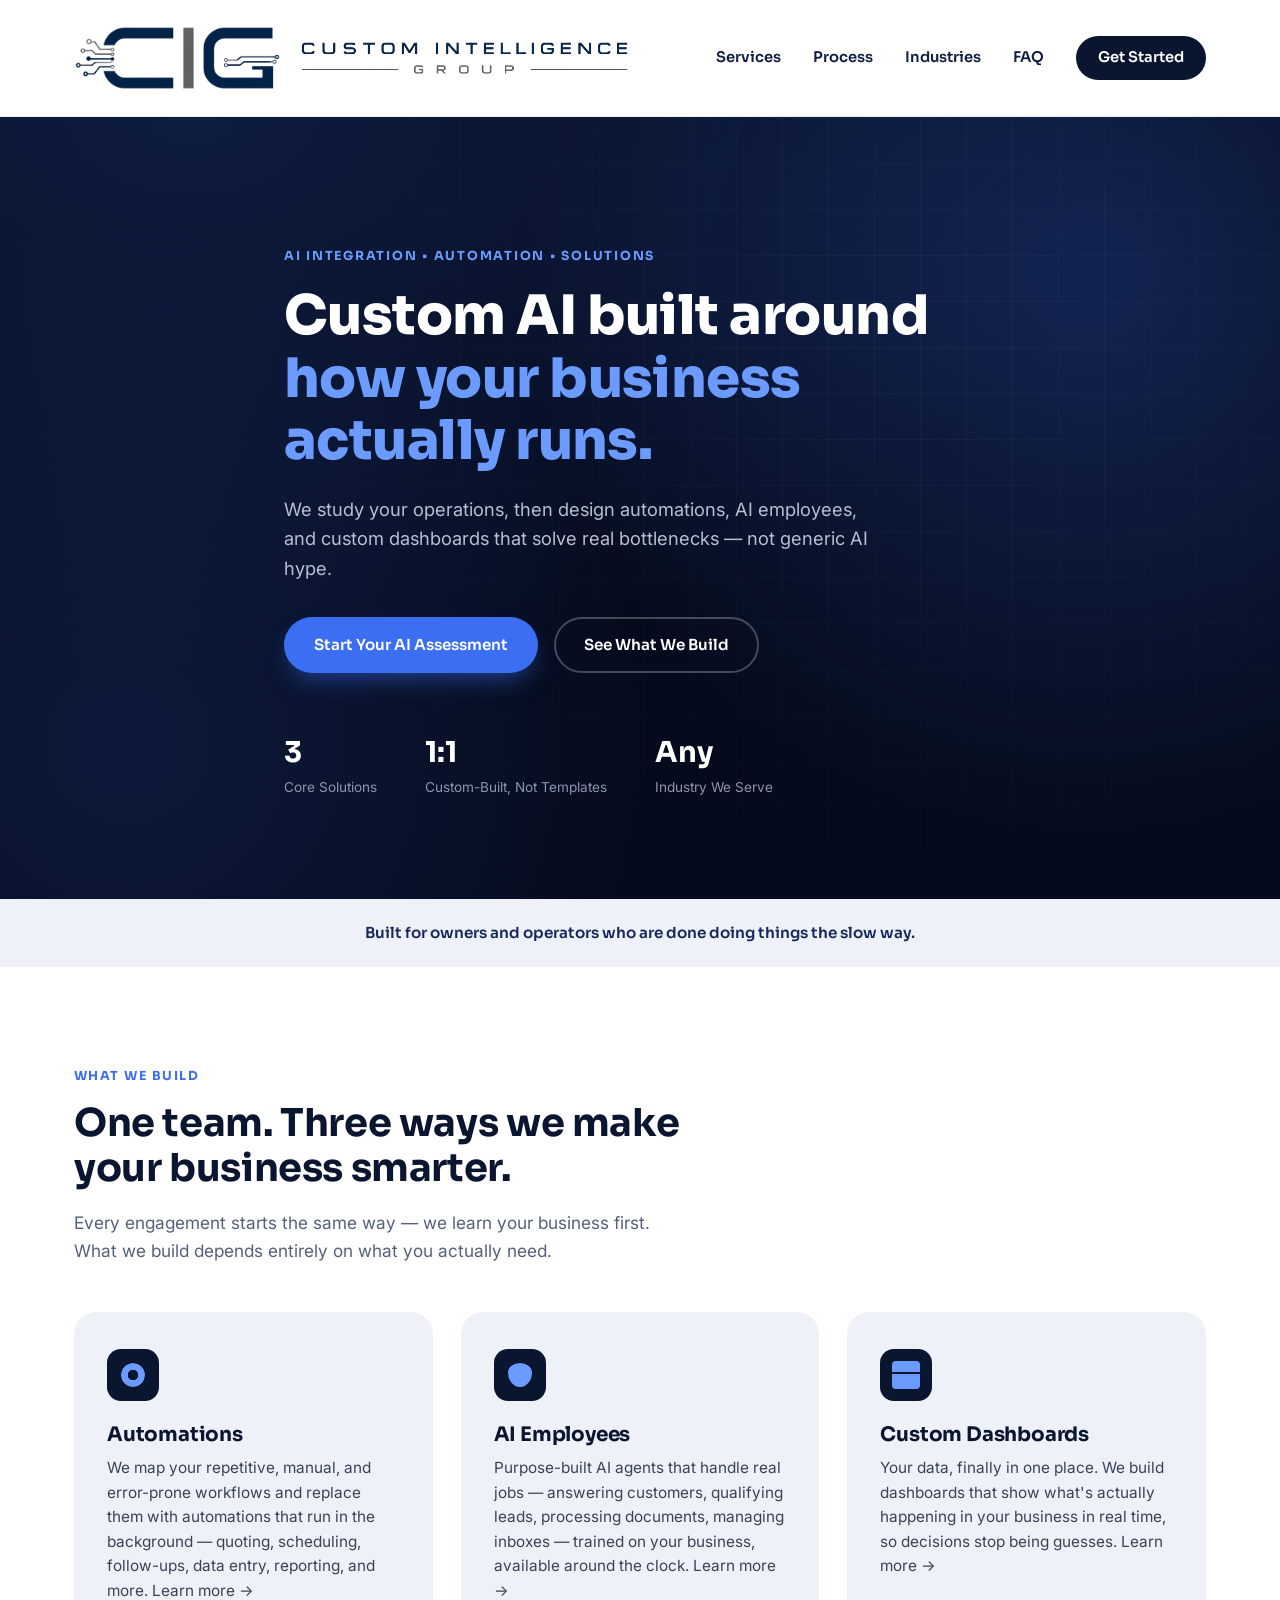
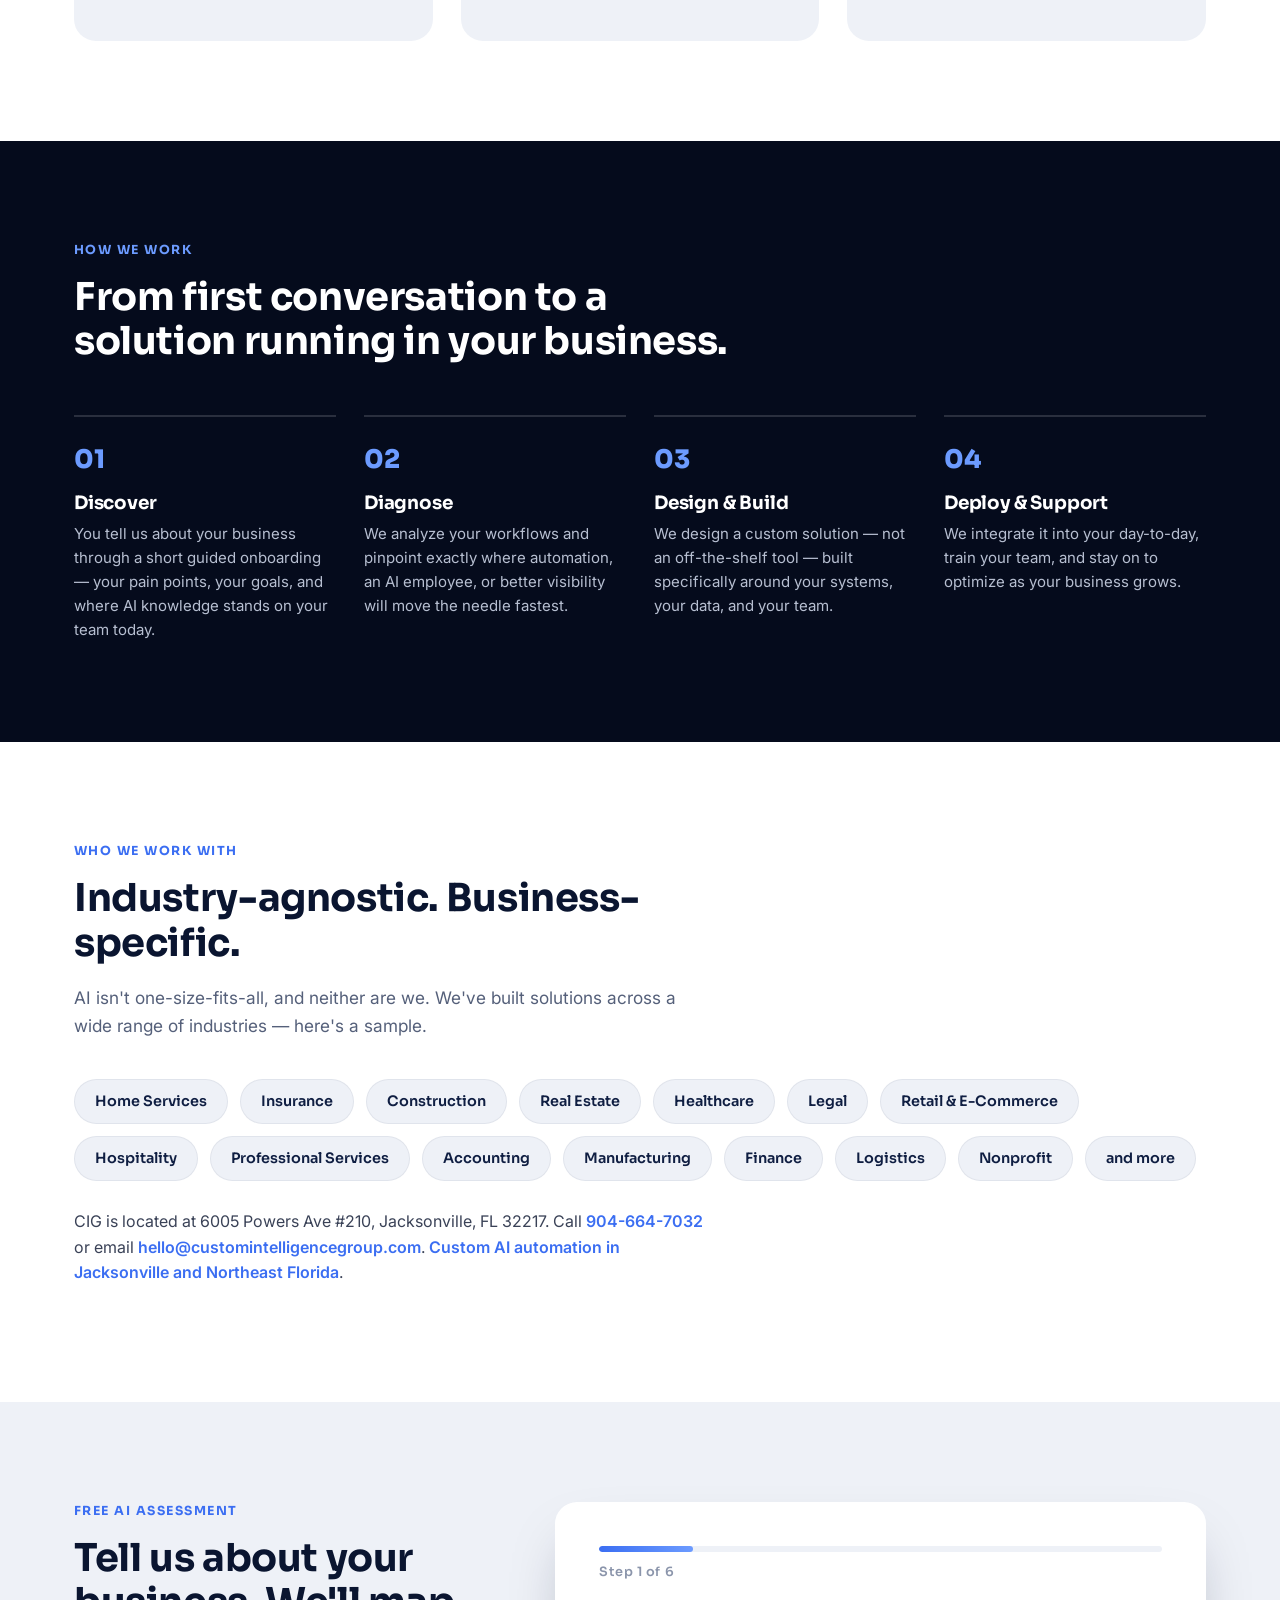
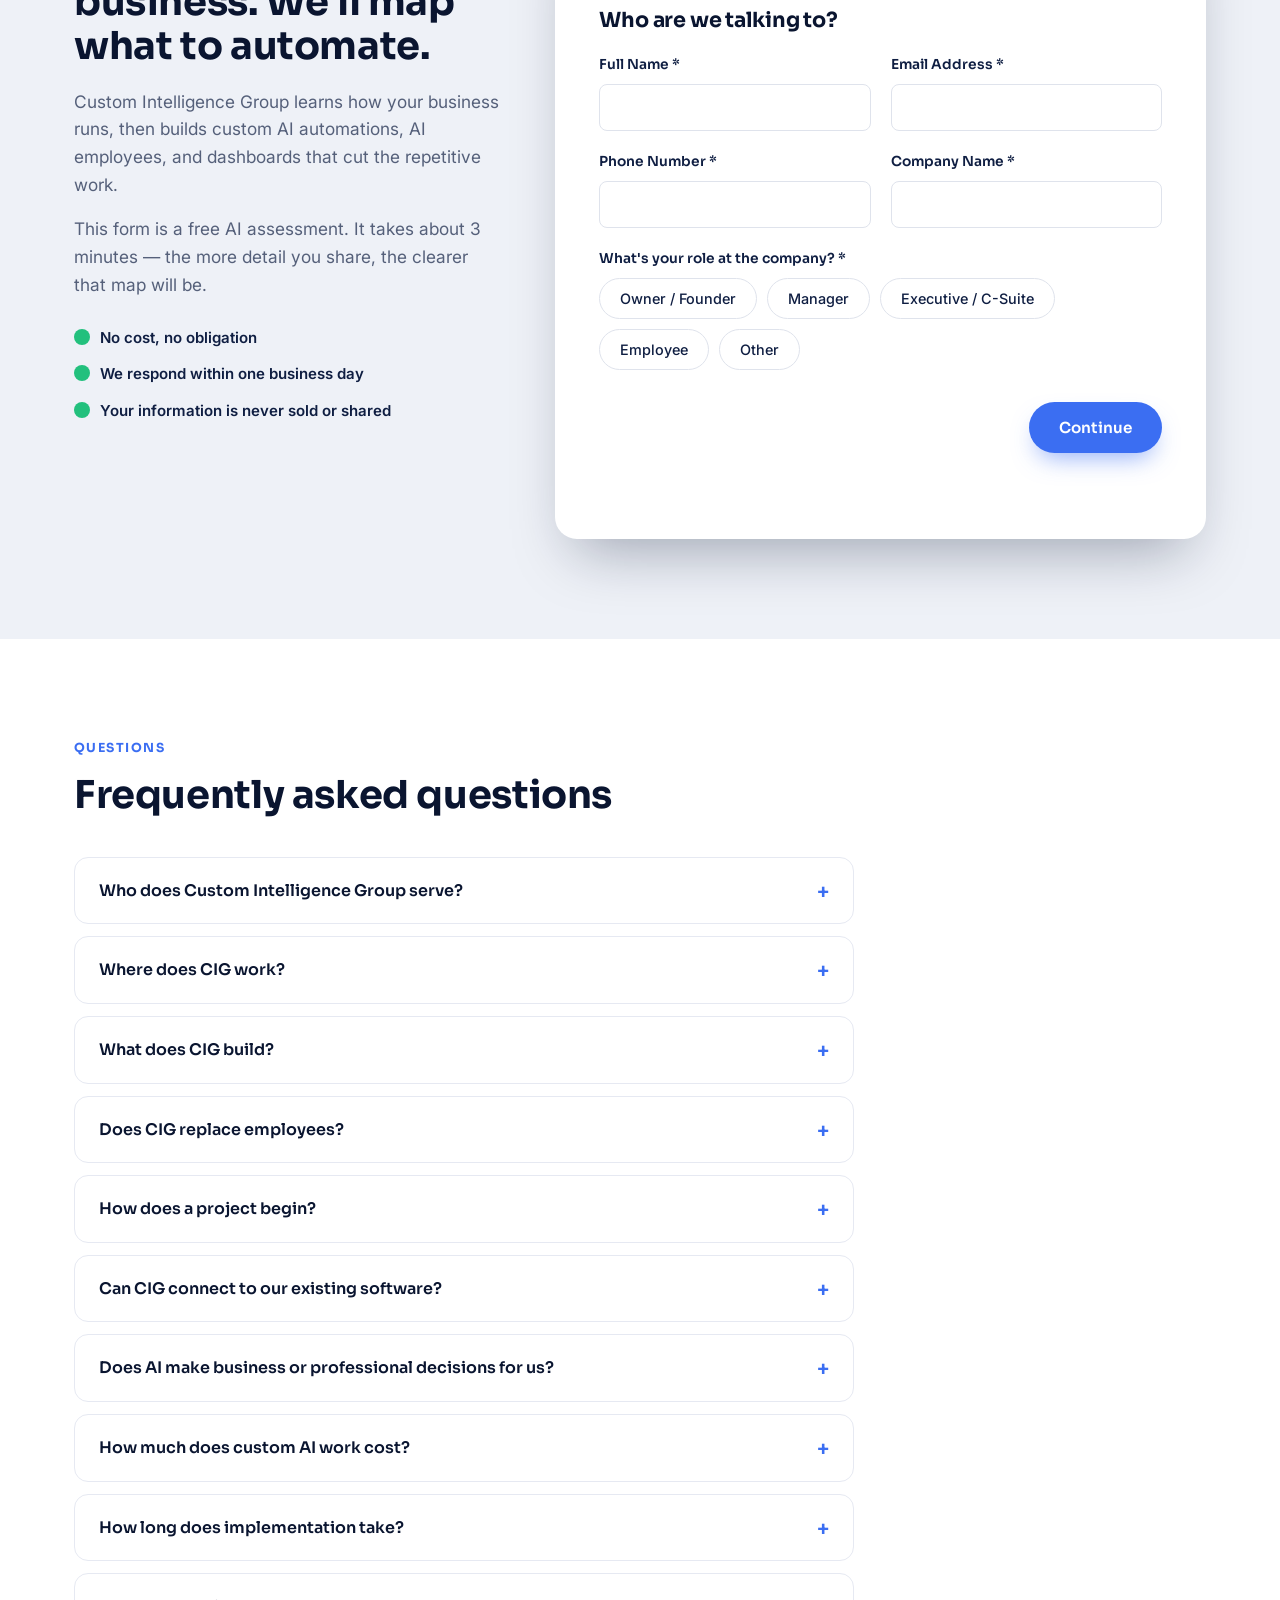
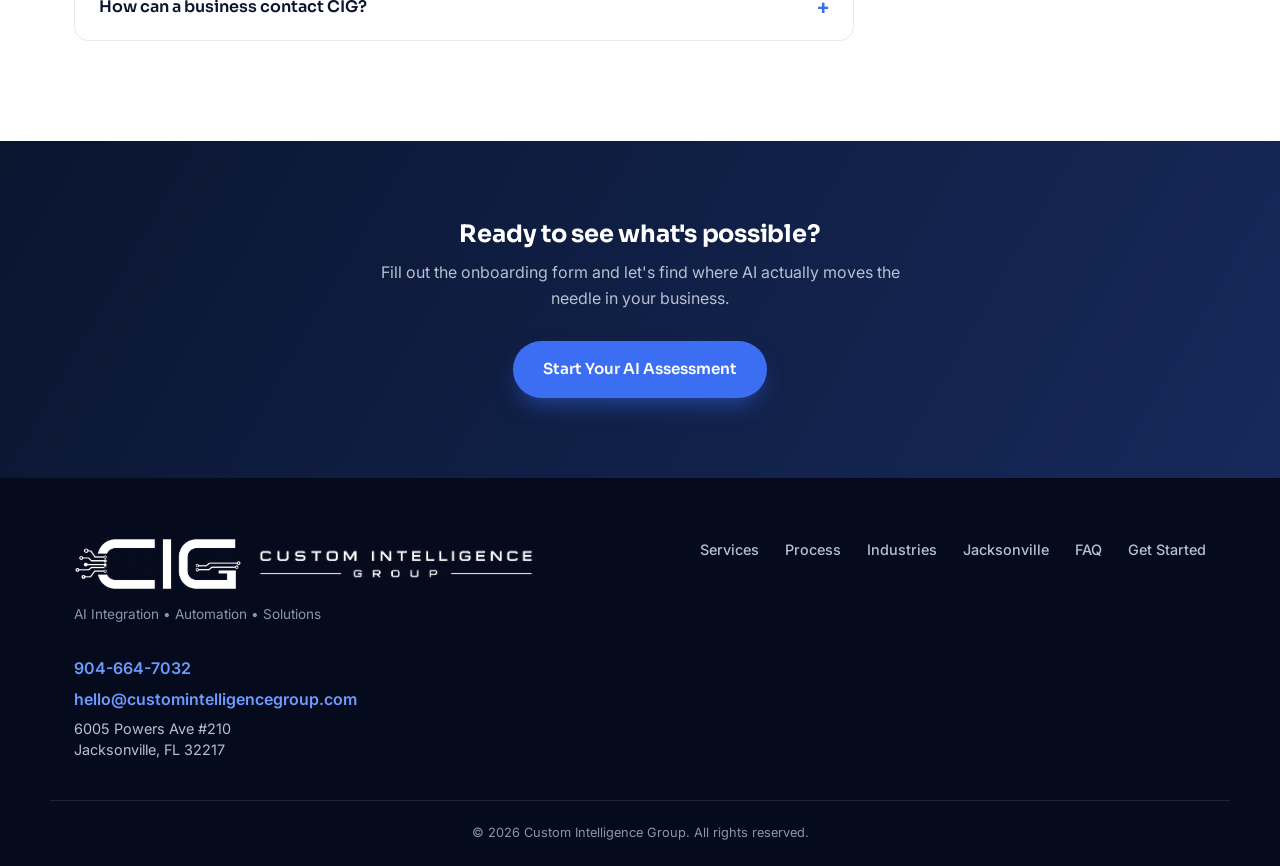
==== commit 74822585: "Stop the homepage from opening on the intake form showStep() ran on every page load and scrolled to " ====
--- a/index.html
+++ b/index.html
@@ -32,6 +32,7 @@
   "name": "Custom Intelligence Group",
   "alternateName": "CIG",
   "url": "https://customintelligencegroup.com/",
+  "logo": "https://customintelligencegroup.com/images/cig-logo.png",
   "email": "hello@customintelligencegroup.com",
   "telephone": "+1-904-664-7032",
   "address": {
@@ -371,9 +372,10 @@
   <section id="onboarding" class="section onboarding">
     <div class="container onboarding-inner">
       <div class="onboarding-intro">
-        <p class="section-eyebrow">Client Onboarding</p>
-        <h2>Let's find out what AI can do for your business.</h2>
-        <p class="section-lead">This takes about 3 minutes. The more detail you give us, the more useful your first conversation with us will be.</p>
+        <p class="section-eyebrow">Free AI Assessment</p>
+        <h2>Tell us about your business. We'll map what to automate.</h2>
+        <p class="section-lead">Custom Intelligence Group learns how your business runs, then builds custom AI automations, AI employees, and dashboards that cut the repetitive work.</p>
+        <p class="section-lead">This form is a free AI assessment. It takes about 3 minutes — the more detail you share, the clearer that map will be.</p>
         <ul class="onboarding-points">
           <li>No cost, no obligation</li>
           <li>We respond within one business day</li>
--- a/css/style.css
+++ b/css/style.css
@@ -321,6 +321,7 @@
 .industry-chips a:hover { color: var(--blue-accent); }
 
 .page-copy { max-width: 760px; }
+.page-copy h2 { font-size: clamp(1.45rem, 2.6vw, 2.05rem); max-width: 22em; }
 .page-copy p { font-size: 1.05rem; }
 .page-copy p:last-child { margin-bottom: 0; }
 .page-copy a,
@@ -337,7 +338,7 @@
 .local-note { margin-top: 28px; max-width: 640px; }
 
 /* ===== Onboarding form ===== */
-.onboarding { background: var(--gray-100); }
+.onboarding { background: var(--gray-100); scroll-margin-top: 36px; }
 .onboarding-inner {
   display: grid;
   grid-template-columns: 0.85fr 1.3fr;
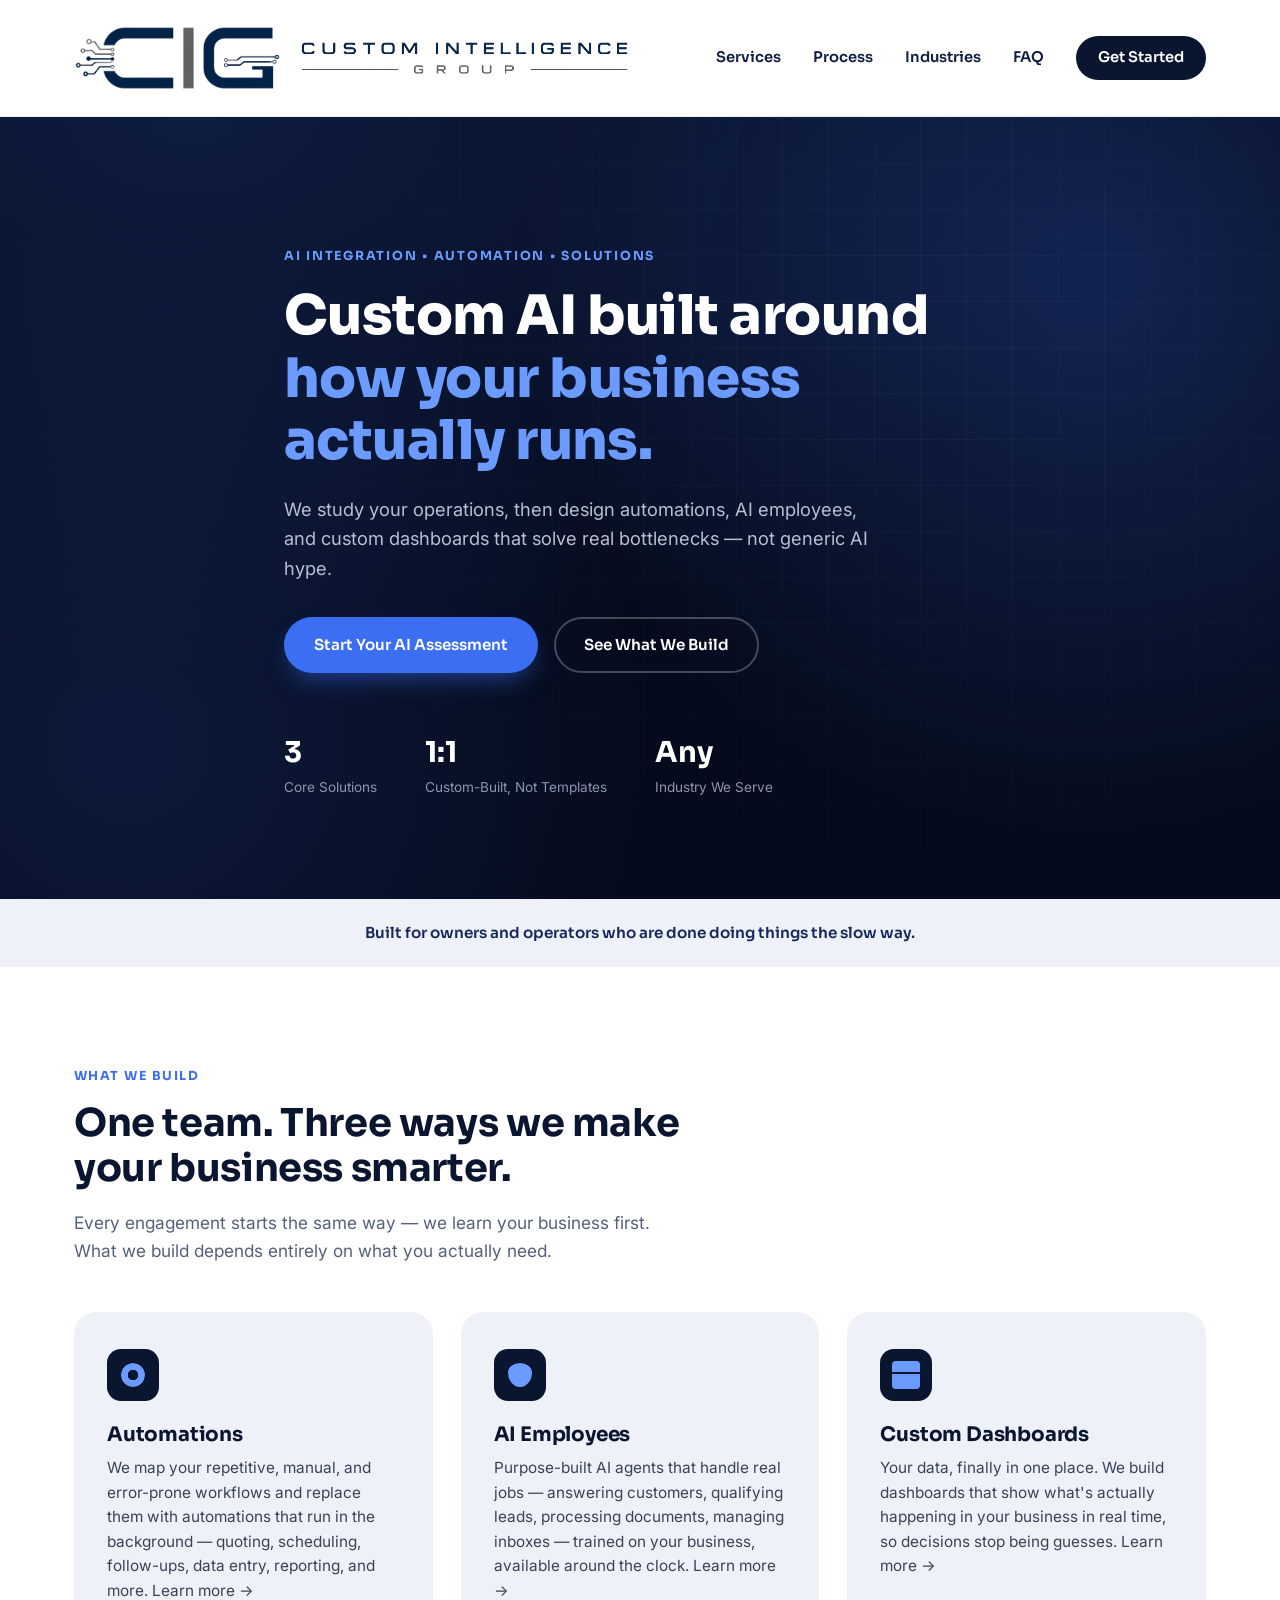
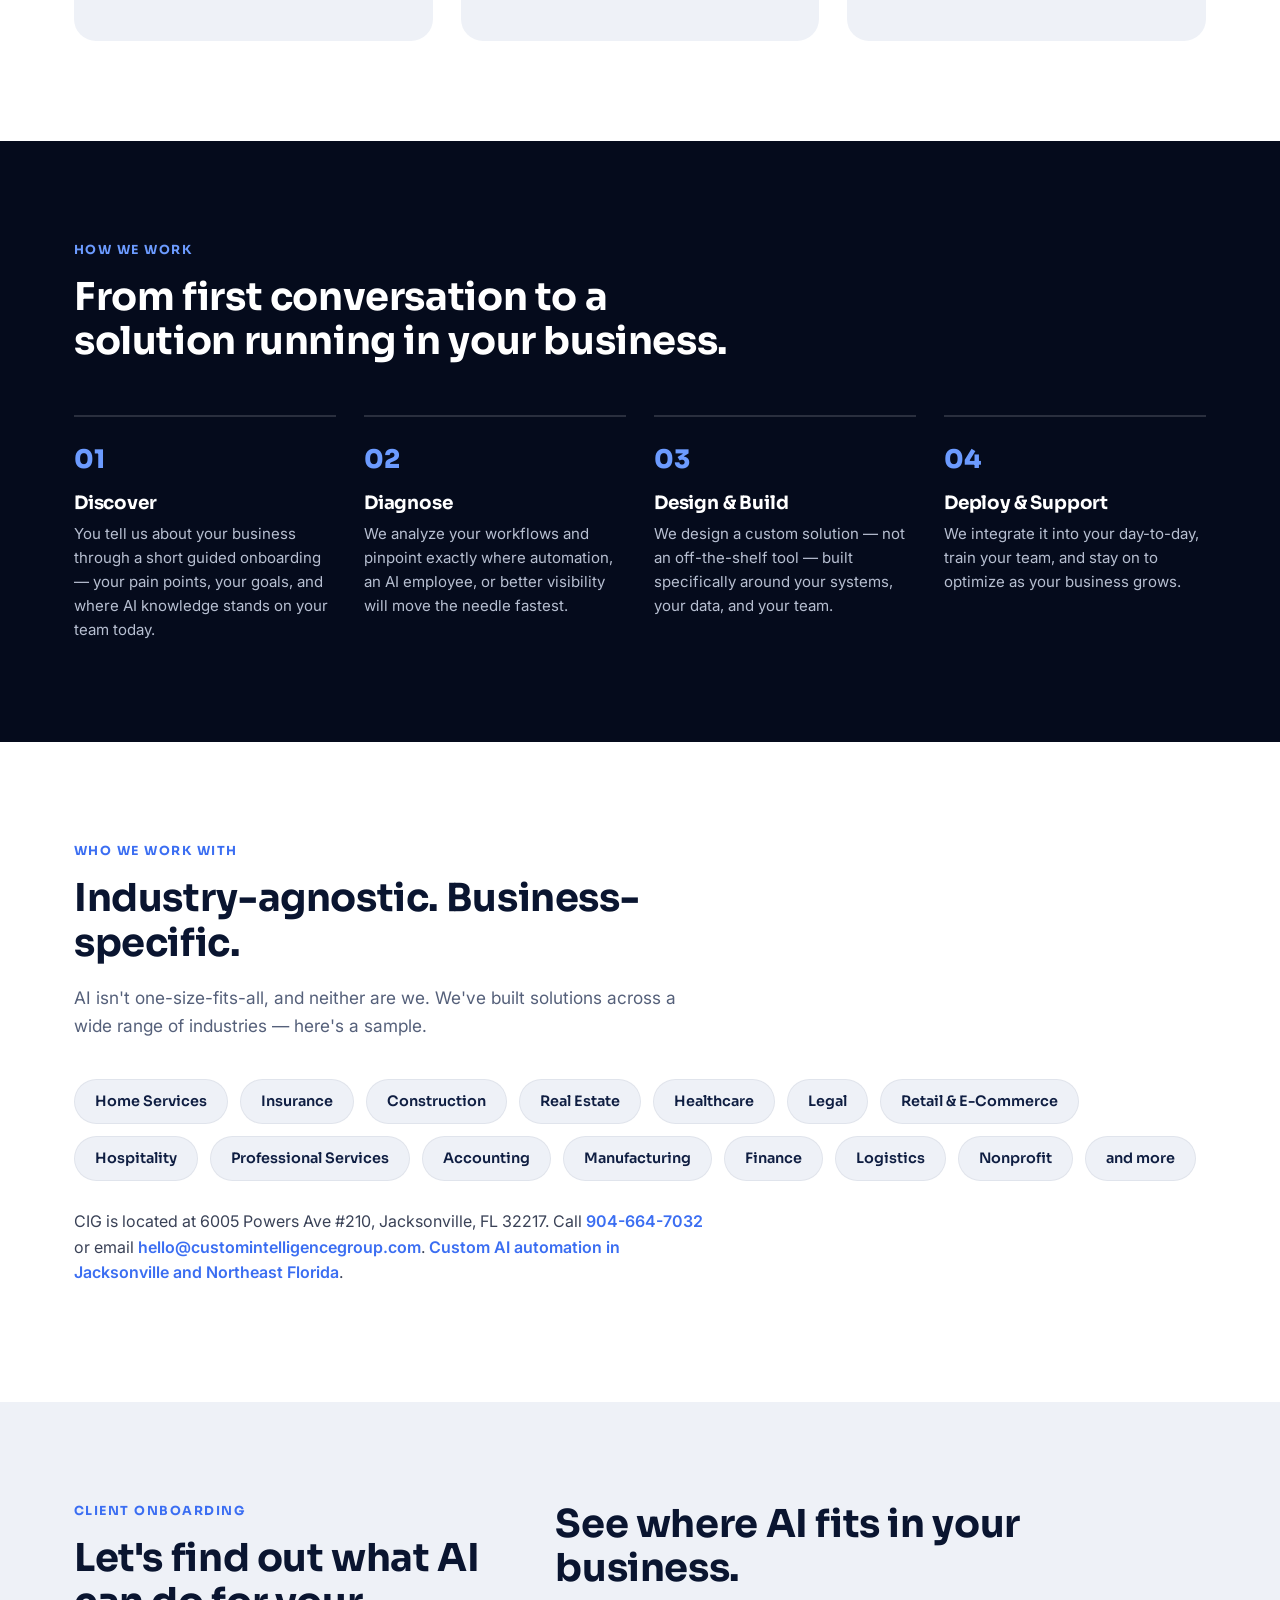
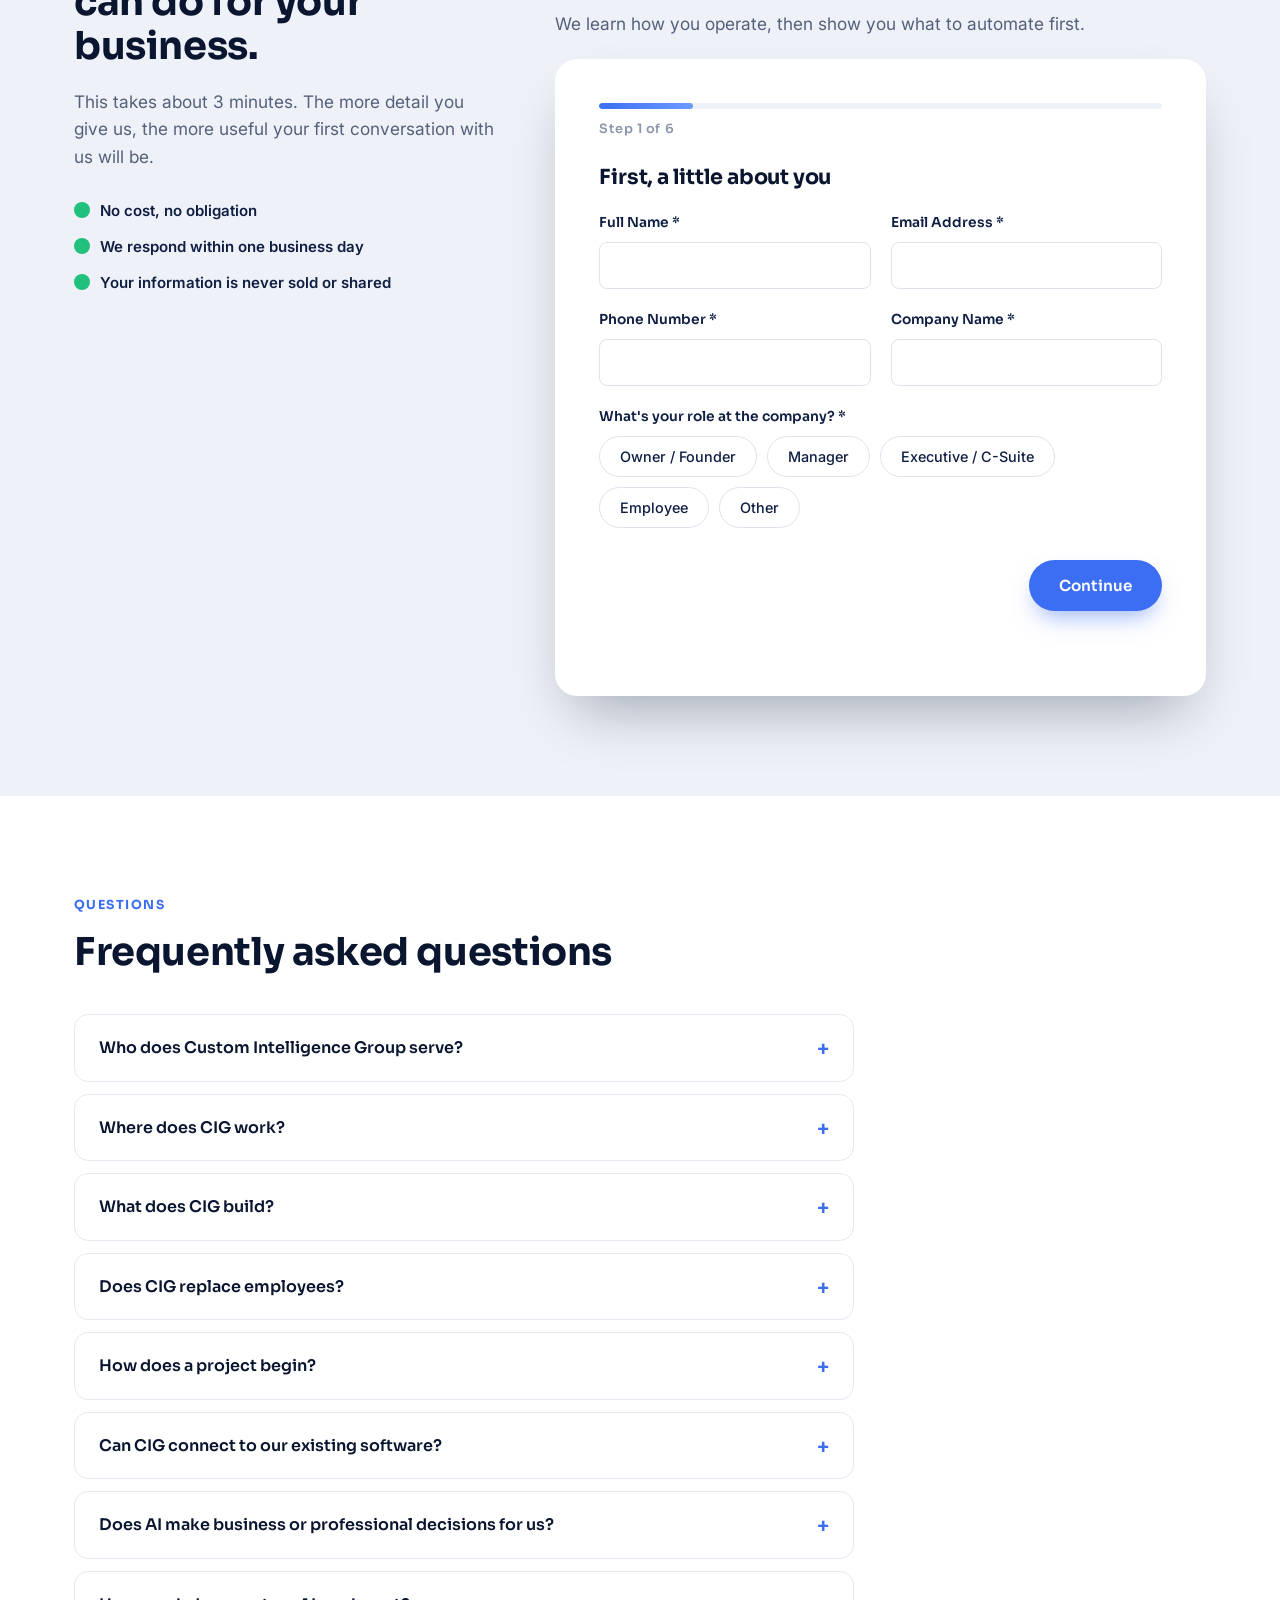
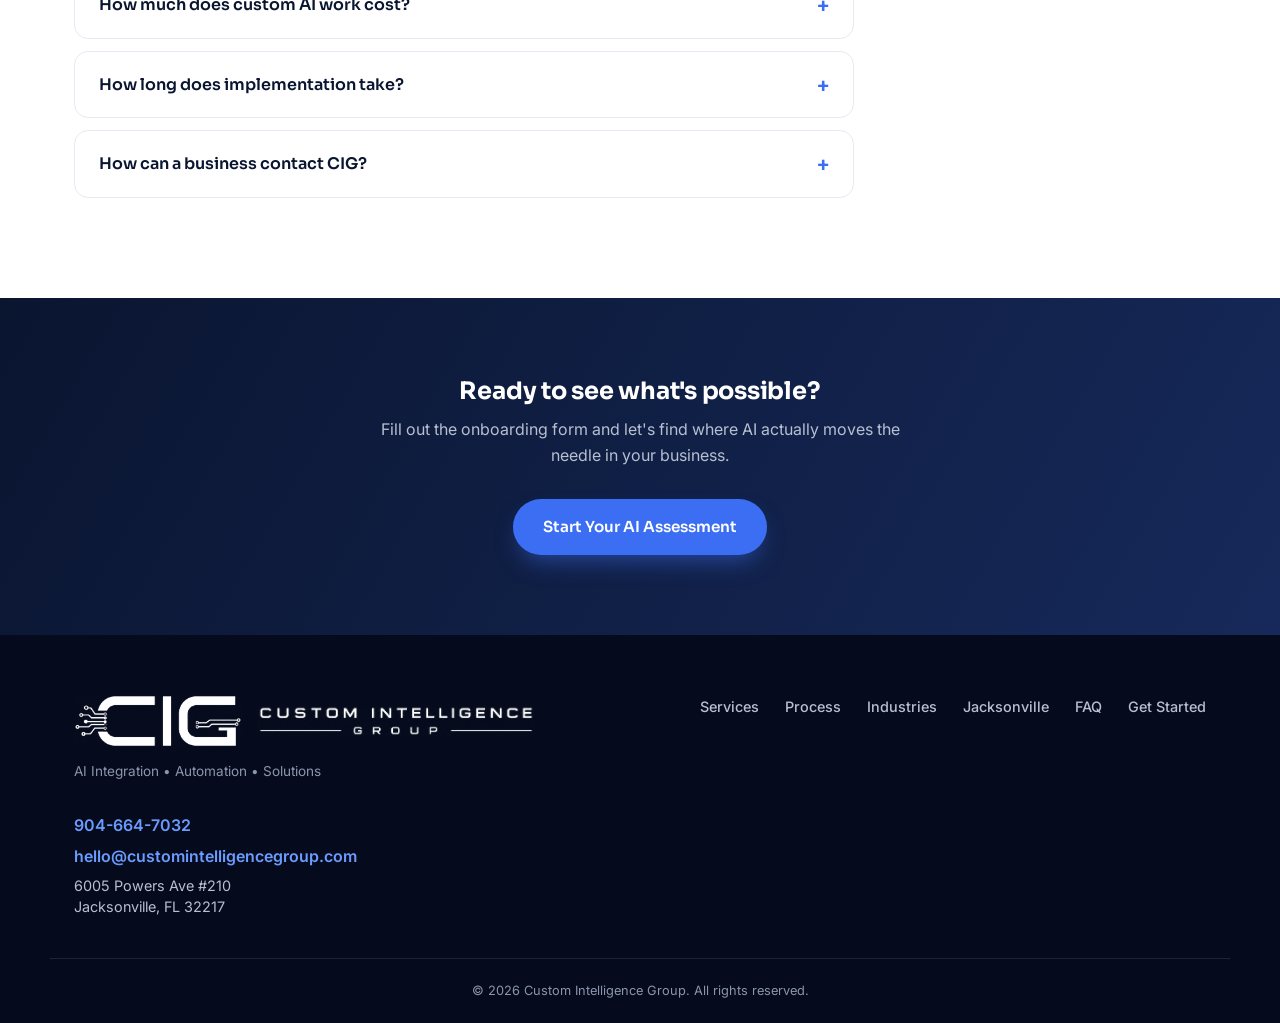
==== commit 47871e05: "Keep the bare homepage on the hero. The onboarding form scrolled itself into view on every page load" ====
--- a/index.html
+++ b/index.html
@@ -369,13 +369,12 @@
   </section>
 
   <!-- ===== ONBOARDING FORM ===== -->
-  <section id="onboarding" class="section onboarding">
+  <section class="section onboarding">
     <div class="container onboarding-inner">
       <div class="onboarding-intro">
-        <p class="section-eyebrow">Free AI Assessment</p>
-        <h2>Tell us about your business. We'll map what to automate.</h2>
-        <p class="section-lead">Custom Intelligence Group learns how your business runs, then builds custom AI automations, AI employees, and dashboards that cut the repetitive work.</p>
-        <p class="section-lead">This form is a free AI assessment. It takes about 3 minutes — the more detail you share, the clearer that map will be.</p>
+        <p class="section-eyebrow">Client Onboarding</p>
+        <h2>Let's find out what AI can do for your business.</h2>
+        <p class="section-lead">This takes about 3 minutes. The more detail you give us, the more useful your first conversation with us will be.</p>
         <ul class="onboarding-points">
           <li>No cost, no obligation</li>
           <li>We respond within one business day</li>
@@ -383,6 +382,11 @@
         </ul>
       </div>
 
+      <div class="onboarding-form" id="onboarding">
+      <div class="form-intro">
+        <h2>See where AI fits in your business.</h2>
+        <p>We learn how you operate, then show you what to automate first.</p>
+      </div>
       <div class="form-card">
         <div class="form-progress">
           <div class="form-progress-bar" id="formProgressBar"></div>
@@ -395,7 +399,7 @@
 
           <!-- STEP 1: Contact -->
           <div class="form-step active" data-step="1">
-            <h3>Who are we talking to?</h3>
+            <h3>First, a little about you</h3>
             <div class="form-row">
               <div class="form-field">
                 <label for="fullName">Full Name *</label>
@@ -616,6 +620,7 @@
           <p>Thanks — we've received your information. A member of the Custom Intelligence Group team will reach out within one business day.</p>
         </div>
       </div>
+      </div>
     </div>
   </section>
 
--- a/css/style.css
+++ b/css/style.css
@@ -31,6 +31,13 @@
 
 * { box-sizing: border-box; }
 html { scroll-behavior: smooth; }
+#services,
+#process,
+#industries,
+#faq,
+#onboarding {
+  scroll-margin-top: 132px;
+}
 body {
   margin: 0;
   font-family: var(--font-body);
@@ -338,7 +345,7 @@
 .local-note { margin-top: 28px; max-width: 640px; }
 
 /* ===== Onboarding form ===== */
-.onboarding { background: var(--gray-100); scroll-margin-top: 36px; }
+.onboarding { background: var(--gray-100); }
 .onboarding-inner {
   display: grid;
   grid-template-columns: 0.85fr 1.3fr;
@@ -360,6 +367,15 @@
   width: 16px; height: 16px;
   border-radius: 50%;
   background: var(--success);
+}
+
+.form-intro { margin-bottom: 22px; }
+.form-intro h2 { max-width: 16em; }
+.form-intro p {
+  margin: 0;
+  max-width: 36em;
+  font-size: 1.08rem;
+  color: #55607a;
 }
 
 .form-card {
@@ -626,6 +642,14 @@
 }
 
 @media (max-width: 760px) {
+  #services,
+  #process,
+  #industries,
+  #faq,
+  #onboarding {
+    scroll-margin-top: 92px;
+  }
+
   .site-header .container { padding: 0 16px; }
   .nav-inner { height: 76px; }
   .brand { gap: 8px; }
